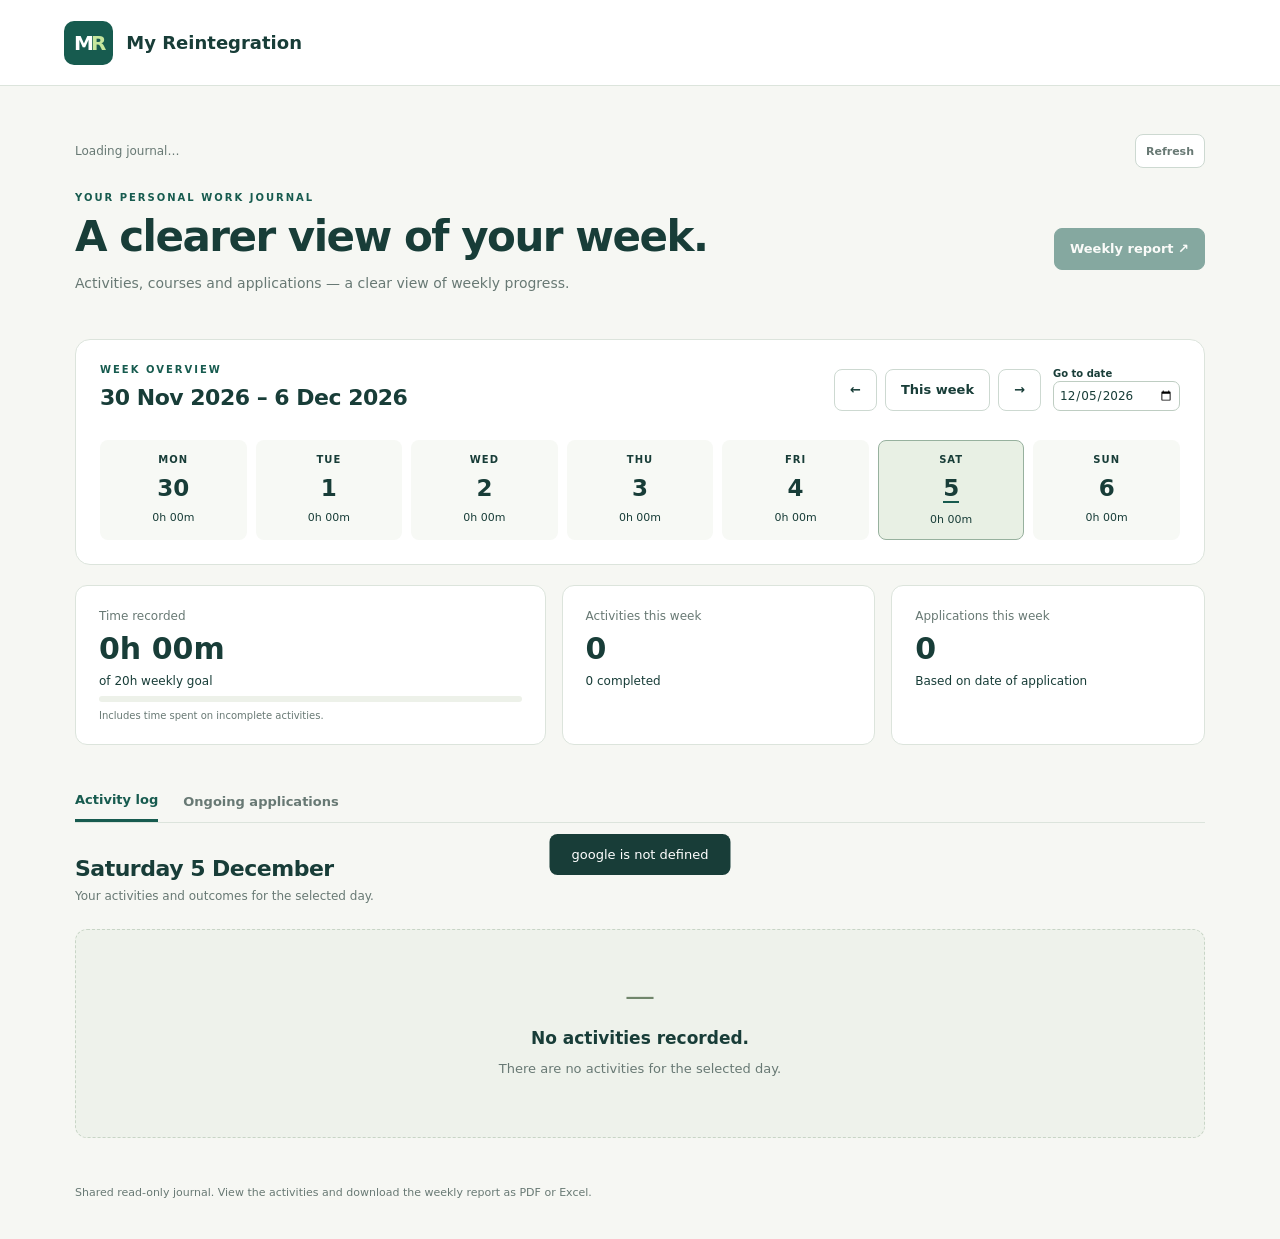
==== apps-script-guest/View.html @ 65542c3e "Open shared journal directly with a read-only link" ====
<!doctype html><html lang="en"><head><meta charset="utf-8"><meta name="viewport" content="width=device-width, initial-scale=1"><meta name="description" content="A private weekly reintegration activity journal."><title>My Reintegration — Read-only view</title><meta name="robots" content="noindex,nofollow"><base target="_top"><style>:root{font-family:Inter,ui-sans-serif,system-ui,-apple-system,BlinkMacSystemFont,"Segoe UI",sans-serif;color:#183d38;background:#f6f7f3;font-synthesis:none;--green:#175b4f;--line:#dce4dc;--muted:#687974}*{box-sizing:border-box}body{margin:0}header{min-height:86px;padding:20px max(5vw,20px);display:flex;align-items:center;justify-content:space-between;background:#fff;border-bottom:1px solid var(--line);gap:16px}.brand{display:flex;align-items:center;gap:13px;font-weight:700;color:inherit;text-decoration:none;font-size:18px}.brandmark{background:var(--green);color:#fff;padding:10px;border-radius:10px;letter-spacing:-3px;font-size:20px}.brandmark span{color:#c6e69d}main{max-width:1190px;margin:auto;padding:48px 30px 20px}h1{font-size:clamp(28px,3.4vw,42px);letter-spacing:-1.5px;line-height:1.15;margin:10px 0 14px;font-weight:650}h2{font-size:22px;letter-spacing:-.5px;margin:5px 0}h3{font-size:17px}.eyebrow{font-size:10px;font-weight:800;letter-spacing:2px;color:var(--green);margin:0 0 10px}.muted{color:var(--muted)}.intro,.week-top,.section-head,.dialog-head{display:flex;justify-content:space-between;align-items:center;gap:20px}.intro{margin-bottom:34px}.intro p.muted{font-size:14px}.primary{background:var(--green);color:#fff;border-color:var(--green)}button,.file-button{font:inherit;font-size:13px;font-weight:600;cursor:pointer;min-height:42px;border:1px solid #cdd9d1;border-radius:8px;background:#fff;color:inherit;padding:10px 15px}button.primary{background:var(--green);color:white}button:hover,.file-button:hover{filter:brightness(.95)}button:focus-visible,a:focus-visible,input:focus-visible,textarea:focus-visible,select:focus-visible{outline:3px solid #d2a444;outline-offset:3px}.week-panel{background:#fff;border:1px solid var(--line);border-radius:15px;padding:24px}.week-top{margin-bottom:25px}.actions{display:flex;gap:8px;align-items:center;flex-wrap:wrap}.jump{font-size:10px;margin:0 0 0 4px}.jump input{margin:2px 0 0;padding:5px;font-size:12px;min-height:30px}.days{display:grid;grid-template-columns:repeat(7,1fr);gap:9px}.day{display:flex;flex-direction:column;align-items:center;padding:13px 3px;background:#f7f9f5;border-color:transparent;gap:10px}.day span:first-child{text-transform:uppercase;font-size:10px;letter-spacing:1px}.day b{font-size:23px;font-weight:600}.day small{font-size:11px;font-weight:400}.day.selected{background:#e8f0e4;border-color:#97b19e}.day.is-today b{border-bottom:2px solid var(--green)}.stats{display:grid;grid-template-columns:1.5fr 1fr 1fr;gap:16px;margin:20px 0 35px}.stats>div{background:#fff;border:1px solid var(--line);border-radius:12px;padding:23px;display:flex;flex-direction:column;gap:8px}.stats strong{font-size:30px;font-weight:600}.stats span,.stats small{font-size:12px}.stats small{color:var(--muted);font-size:10px}progress{width:100%;height:6px;border:0;border-radius:8px;overflow:hidden;accent-color:var(--green)}progress::-webkit-progress-bar{background:#edf1e9}progress::-webkit-progress-value{background:var(--green)}.tabs{border-bottom:1px solid var(--line);display:flex;gap:25px;margin-bottom:28px}.tabs button{border:0;background:none;border-radius:0;color:var(--muted);padding:12px 0}.tabs button.active{color:var(--green);border-bottom:3px solid var(--green)}.section-head{margin-bottom:18px}.section-head p{font-size:12px;margin:8px 0}.empty{text-align:center;padding:48px 20px;background:#eef2eb;border:1px dashed #c8d5c6;border-radius:12px}.empty .symbol{font-size:30px;color:#70866b;margin-bottom:15px}.empty h3{margin:5px}.empty p{font-size:13px;color:var(--muted)}.record{background:white;border:1px solid var(--line);padding:21px;border-radius:12px;margin:12px 0;display:flex;justify-content:space-between;gap:20px}.record h3{margin:9px 0;white-space:pre-wrap;overflow-wrap:anywhere}.record p{font-size:13px;white-space:pre-wrap;overflow-wrap:anywhere;max-width:750px}.badge{display:inline-block;font-size:10px;background:#edf3e7;border-radius:5px;padding:5px 8px;margin:0 5px 5px 0}.badge.pending{background:#faf1de}.record-side{flex-shrink:0;text-align:right}.record-side strong{display:block;margin-bottom:15px;font-size:20px}.record-side button{min-height:34px;padding:7px 10px;font-size:11px}footer{margin:45px 0 15px;font-size:11px;line-height:1.9;color:var(--muted);max-width:800px}.dot{display:inline-block;width:7px;height:7px;background:#6b8a55;border-radius:50%;margin-right:5px}dialog{border:1px solid var(--line);border-radius:16px;padding:28px;width:min(700px,calc(100% - 24px));max-height:90vh;box-shadow:0 25px 100px #102b3830;color:inherit}dialog::backdrop{background:#123b345e;backdrop-filter:blur(3px)}.dialog-head{margin-bottom:20px}.dialog-head button{border:0;font-size:18px}.form-grid{display:grid;grid-template-columns:1fr 1fr;gap:15px}.wide{grid-column:1/-1}label{display:block;font-size:12px;font-weight:600;margin:0 0 15px}input,textarea,select{display:block;width:100%;font:inherit;font-size:14px;font-weight:400;padding:11px;border:1px solid #becdc2;border-radius:7px;background:white;color:#183d38;margin-top:7px;min-height:42px}textarea{resize:vertical;line-height:1.6}.form-grid label{margin:0}.dialog-actions{display:flex;justify-content:space-between;gap:10px;margin-top:20px}.small{font-size:12px;line-height:1.6}hr{border:0;border-top:1px solid var(--line);margin:24px 0}.file-button{margin:0}.file-button input{font-size:11px;max-width:225px}pre{white-space:pre-wrap;overflow-wrap:anywhere;font:13px/1.8 inherit;background:#f5f7f2;padding:20px;border-radius:9px;max-height:320px;overflow:auto}#toast{position:fixed;bottom:25px;left:50%;transform:translateX(-50%);background:#183d38;color:#fff;padding:13px 22px;border-radius:8px;font-size:13px;max-width:90%;z-index:10;display:none}@media(max-width:650px){header{padding:15px}.brand{font-size:14px}.brandmark{font-size:16px}header button{font-size:11px;padding:8px}main{padding:28px 16px}.intro{display:block}.intro button{margin-top:10px}.week-panel{padding:14px}.week-top{display:block}.week-top h2{font-size:19px}.week-top .actions{margin-top:16px}.days{gap:3px}.day{border-radius:6px}.day b{font-size:20px}.day span:first-child{font-size:9px;letter-spacing:0}.day small{font-size:9px}.stats{gap:8px;grid-template-columns:1fr 1fr}.stats>div{padding:15px}.stats>div:first-child{grid-column:1/-1}.stats strong{font-size:25px}.section-head{align-items:flex-start;gap:10px}.section-head h2{font-size:19px}.section-head button{padding:10px;font-size:11px;flex-shrink:0}.record{display:block;padding:16px}.record-side{display:flex;align-items:center;gap:8px;text-align:left;margin-top:15px}.record-side strong{margin:0 auto 0 0;font-size:17px}.form-grid{grid-template-columns:1fr}.wide{grid-column:auto}dialog{padding:20px}.tabs{gap:20px}.tabs button{font-size:12px}}

[hidden]{display:none!important}.sync-bar{display:flex;align-items:center;justify-content:space-between;gap:12px;margin-bottom:24px;color:var(--muted);font-size:12px}.sync-bar button{font-size:11px;min-height:34px;padding:7px 10px}#syncStatus[data-status="Connection error"]{color:#954d2d}button:disabled{opacity:.5;cursor:default}@media(max-width:650px){.sync-bar{align-items:flex-start;flex-direction:column}}

.guest-view #connect,.guest-view #signout,.guest-view #settings,.guest-view #accessManager,.guest-view #editor,.guest-view #preferences,.guest-view #reportDialog h3,.guest-view #reportDialog label,.guest-view #reportDialog .small,.guest-view #email,.guest-view #eml{display:none!important}</style></head><body class="guest-view">
<header><a class="brand" href="./"><span class="brandmark">M<span>R</span></span> My Reintegration</a><button id="settings">Settings & backup</button></header>
<main><div class="sync-bar"><span id="syncStatus" role="status" aria-live="polite">Loading journal…</span><div class="actions"><button id="connect">Connect Google</button><button id="refresh" hidden>Refresh</button><button id="signout" hidden>Sign out</button><button id="retry" hidden>Retry pending save</button><button id="pendingBackup" hidden>Export pending backup</button><button id="resolvePending" hidden>Review conflict</button></div></div><div class="intro"><div><p class="eyebrow">YOUR PERSONAL WORK JOURNAL</p><h1>A clearer view of your week.</h1><p class="muted">Record your activities, keep track of applications, and share your progress.</p></div><button class="primary" id="report">Weekly report ↗</button></div>
<section class="week-panel"><div class="week-top"><div><p class="eyebrow">WEEK OVERVIEW</p><h2 id="weekTitle"></h2></div><div class="actions"><button id="prev" aria-label="Previous week">←</button><button id="today">This week</button><button id="next" aria-label="Next week">→</button><label class="jump">Go to date<input type="date" id="jump"></label></div></div><div id="days" class="days"></div></section>
<div class="stats"><div><span class="muted">Time recorded</span><strong id="total"></strong><span id="goalText"></span><progress id="progress" max="100" value="0"></progress><small>Includes time spent on incomplete activities.</small></div><div><span class="muted">Activities this week</span><strong id="count"></strong><span id="completed"></span></div><div><span class="muted">Applications this week</span><strong id="appCount"></strong><span>Based on date of application</span></div></div>
<nav class="tabs" aria-label="Journal views"><button id="activityTab" class="active">Activity log</button><button id="applicationTab">Ongoing applications</button></nav>
<section><div class="section-head"><div><h2 id="sectionTitle"></h2><p class="muted" id="sectionHint"></p></div><button class="primary" id="add">+ Add activity</button></div><div id="records"></div></section>
<footer><span class="dot"></span> Your Google Sheet holds your confirmed records. Local drafts and pending changes help recover interrupted work.<br>Google sign-in is required. Sharing stays under your control. No analytics or automatic email sending.</footer></main>
<dialog id="editor"><form id="editForm"><div class="dialog-head"><h2 id="editTitle"></h2><button type="button" data-close="editor" aria-label="Close editor">✕</button></div><div id="fields" class="form-grid"></div><p class="muted small" id="draftStatus">Draft changes are saved locally as you type.</p><div class="dialog-actions"><button type="button" id="discard">Discard draft</button><button class="primary" type="submit">Save record</button></div></form></dialog>
<dialog id="preferences"><form id="settingsForm"><div class="dialog-head"><h2>Settings & backup</h2><button type="button" data-close="preferences" aria-label="Close settings">✕</button></div><label>Weekly goal (hours)<input name="goal" type="number" min="0.25" max="168" step="0.25" required></label><label>Report recipient<input name="recipient" type="email" placeholder="Enter recipient email"></label><label>Your name (optional)<input name="name" maxlength="200"></label><p class="muted small">Settings and records are saved to your authorized Google Sheet. JSON backups contain personal records: keep them private.</p><button class="primary" type="submit">Save settings</button><hr><button type="button" id="privateAccess" hidden>Share read-only link</button><hr><h3>Your data, your copy</h3><div class="actions"><button type="button" id="backup">Export JSON backup</button><label class="file-button">Import JSON backup<input id="import" type="file" accept="application/json,.json"></label><button type="button" id="legacyBackup">Export original local backup</button><button type="button" id="migrate" hidden>Migrate local records to Google</button></div><p class="small muted">Import merges records and preserves existing entries. Conflicting IDs are copied with a new ID. Existing settings are preserved. A backup is downloaded first.</p></form></dialog>
<dialog id="reportDialog"><div class="dialog-head"><div><p class="eyebrow">READY TO SHARE</p><h2>Weekly report</h2></div><button data-close="reportDialog" aria-label="Close report">✕</button></div><p id="reportRange" class="muted"></p><div class="actions"><button id="copy">Copy report</button><button id="pdf">Download PDF</button><button id="csv">Export CSV</button><button id="excel">Download Excel</button></div><pre id="reportText"></pre><h3>Prepare your email</h3><label>To<input id="emailTo" type="email"></label><label>Subject<input id="emailSubject"></label><label>Message<textarea id="emailBody" rows="10"></textarea></label><div class="actions"><button class="primary" id="email">Open email app</button><button id="eml">Download email draft</button></div><p class="small muted">Review and send in your email app. Files are not attached automatically. For long reports, use the downloadable email draft or attach the PDF.</p></dialog>
<dialog id="accessManager"><div class="dialog-head"><h2>Share read-only link</h2><button data-close="accessManager" aria-label="Close sharing">✕</button></div><p>Anyone with this link can view the journal and download reports. It opens directly, with no account or access code.</p><label>Read-only link<input id="sharedViewUrl" readonly></label><div class="actions"><button id="copyViewLink" class="primary">Copy link</button><a id="openSharedView" target="_blank" rel="noopener">Open read-only view ↗</a></div><p id="accessError" role="status"></p><p class="small muted">Editing stays in your owner account.</p></dialog><div id="toast" role="status" aria-live="polite"></div><script>// The owner enables this separate, read-only view for anyone with its link.
'use strict';
window.JournalCloud=(()=>{
 let role='',identity='',epoch=0;
 const listeners=new Set();
 // Retire credentials remembered by earlier versions of this view.
 try{localStorage.removeItem('my-reintegration-guest-access-v1')}catch{}
 function signal(status){listeners.forEach(f=>f({status,message:'',role,identity,pending:false}))}
 function disconnect(){epoch++;role='';identity=''}
 function request(operation='read',week){
  const version=epoch;
  return new Promise((resolve,reject)=>{
   google.script.run.withSuccessHandler(r=>{
    if(version!==epoch)return reject(Error('View closed.'));
    if(!r?.ok){disconnect();signal('Journal unavailable');return reject(Error(r?.message||'Please try Refresh.'))}
    role='reader';identity='link-reader';signal('Read-only view');resolve(r.data);
   }).withFailureHandler(()=>{if(version===epoch){disconnect();signal('Connection error')}reject(Error('Connection error. Please try Refresh.'))}).guestRequest({operation,week});
  });
 }
 const forbidden=async()=>{throw Error('Read-only view. Changes are not permitted.')};
 return {guest:true,publicLink:true,connect:()=>request(),disconnect,refresh:()=>request(),authorizedRead:request,commit:forbidden,retry:forbidden,onStatus:f=>listeners.add(f),get role(){return role},get identity(){return identity},get hasPending(){return false},get pendingBackup(){return null},discardPending:forbidden};
})();
</script><script>'use strict';
// Dependency-free OOXML writer. Inline strings are data, never executable formulas.
// Section order and headings follow the original Marsha workbook (Blad1).
// The original attachment is private and is never bundled with the application.
window.JournalExcel = (()=>{
 const enc=new TextEncoder();
 const xml=s=>String(s??'').replace(/[\u0000-\u0008\u000b\u000c\u000e-\u001f]/g,'').replace(/[&<>"']/g,c=>({'&':'&amp;','<':'&lt;','>':'&gt;','"':'&quot;',"'":'&apos;'}[c]));
 const header='<?xml version="1.0" encoding="UTF-8" standalone="yes"?>';
 const ns='http:\x2f\x2fschemas.openxmlformats.org/spreadsheetml/2006/main';
 const col=i=>{let s='';for(i++;i;i=Math.floor((i-1)/26))s=String.fromCharCode(65+(i-1)%26)+s;return s};
 const day=s=>({value:(Date.parse(s+'T00:00:00Z')-Date.UTC(1899,11,30))/86400000,style:2});
 function sheet(rows,widths,headings,merges){return header+`<worksheet xmlns="${ns}"><sheetViews><sheetView workbookViewId="0"/></sheetViews><cols>`+widths.map((w,i)=>`<col min="${i+1}" max="${i+1}" width="${w}" customWidth="1"/>`).join('')+'</cols><sheetData>'+rows.map((row,i)=>`<row r="${i+1}" ht="${headings.has(i+1)?56:42}" customHeight="1">`+row.map((v,j)=>{const ref=col(j)+(i+1),s=headings.has(i+1)?1:typeof v==='object'?v.style||0:0;return typeof v==='number'||v&&typeof v==='object'?`<c r="${ref}" s="${s}" t="n"><v>${typeof v==='number'?v:v.value}</v></c>`:`<c r="${ref}" s="${s}" t="inlineStr"><is><t xml:space="preserve">${xml(v)}</t></is></c>`}).join('')+'</row>').join('')+`</sheetData><mergeCells count="${merges.length}">${merges.map(ref=>`<mergeCell ref="${ref}"/>`).join('')}</mergeCells><pageSetup orientation="landscape" paperSize="9" fitToWidth="1" fitToHeight="0"/></worksheet>`}
 const crcTable=Array.from({length:256},(_,n)=>{for(let k=0;k<8;k++)n=n&1?0xedb88320^(n>>>1):n>>>1;return n>>>0});
 function crc(data){let c=0xffffffff;for(const b of data)c=crcTable[(c^b)&255]^(c>>>8);return(c^0xffffffff)>>>0}
 function zip(files){const parts=[],central=[];let offset=0;const u16=(v,n,x)=>v.setUint16(n,x,true),u32=(v,n,x)=>v.setUint32(n,x,true);
  for(const [name,text] of Object.entries(files)){const n=enc.encode(name),d=enc.encode(text),c=crc(d),h=new Uint8Array(30+n.length),v=new DataView(h.buffer);u32(v,0,0x04034b50);u16(v,4,20);u16(v,6,0x800);u32(v,14,c);u32(v,18,d.length);u32(v,22,d.length);u16(v,26,n.length);h.set(n,30);parts.push(h,d);const z=new Uint8Array(46+n.length),w=new DataView(z.buffer);u32(w,0,0x02014b50);u16(w,4,20);u16(w,6,20);u16(w,8,0x800);u32(w,16,c);u32(w,20,d.length);u32(w,24,d.length);u16(w,28,n.length);u32(w,42,offset);z.set(n,46);central.push(z);offset+=h.length+d.length}
  const size=central.reduce((s,v)=>s+v.length,0),end=new Uint8Array(22),e=new DataView(end.buffer);u32(e,0,0x06054b50);u16(e,8,central.length);u16(e,10,central.length);u32(e,12,size);u32(e,16,offset);return new Blob([...parts,...central,end],{type:'application/vnd.openxmlformats-officedocument.spreadsheetml.sheet'})}
 function create(activities,applications,range,recipient=''){
 const rows=[['Reintegration Activities Log'],[range],['Ongoing Applications'],['Date of application','function','company','via','conversation','interview date','with whom (did you speak)',"contact person's phone number",'result (accepted/rejected) and reason']];
 applications.forEach(r=>rows.push([day(r.date),r.function,r.company,r.via,r.conversation,r.interview?day(r.interview):'',r.withWhom,r.phone,r.result]));
 while(rows.length<16)rows.push([]);
 const section=rows.length+1;rows.push(['Activity']);
 rows.push(['What activity did you do?','Date','What was the result/outcome of this activity for you?','','','Result (Completed Yes or No)','Duration',recipient?'Mail to '+recipient:'Mail to Marsha','']);
 const start=rows.length+1;
 activities.forEach(r=>rows.push([r.activity,day(r.date),r.outcome,'','',r.completed,{value:r.minutes/1440,style:3},r.mail,'']));
 while(rows.length<start+11)rows.push([]);
 const end=rows.length;
 rows.push(['Total weekly hours','','','','','',{value:activities.reduce((s,r)=>s+r.minutes,0)/1440,style:3}]);
 rows.push(['','Mail every Friday before 1700 hours'],['',recipient]);
 const merges=['A1:I1','A2:I2','A3:I3',`A${section}:I${section}`];
 for(let r=section+1;r<=end;r++)merges.push(`C${r}:E${r}`,`H${r}:I${r}`);
 const headings=new Set([1,3,4,section,section+1]);
 return zip({
 '[Content_Types].xml':header+'<Types xmlns="http:\x2f\x2fschemas.openxmlformats.org/package/2006/content-types"><Default Extension="rels" ContentType="application/vnd.openxmlformats-package.relationships+xml"/><Default Extension="xml" ContentType="application/xml"/><Override PartName="/xl/workbook.xml" ContentType="application/vnd.openxmlformats-officedocument.spreadsheetml.sheet.main+xml"/><Override PartName="/xl/styles.xml" ContentType="application/vnd.openxmlformats-officedocument.spreadsheetml.styles+xml"/><Override PartName="/xl/worksheets/sheet1.xml" ContentType="application/vnd.openxmlformats-officedocument.spreadsheetml.worksheet+xml"/></Types>',
 '_rels/.rels':header+'<Relationships xmlns="http:\x2f\x2fschemas.openxmlformats.org/package/2006/relationships"><Relationship Id="rId1" Type="http:\x2f\x2fschemas.openxmlformats.org/officeDocument/2006/relationships/officeDocument" Target="xl/workbook.xml"/></Relationships>',
 'xl/workbook.xml':header+`<workbook xmlns="${ns}" xmlns:r="http:\x2f\x2fschemas.openxmlformats.org/officeDocument/2006/relationships"><sheets><sheet name="Blad1" sheetId="1" r:id="rId1"/></sheets></workbook>`,
 'xl/_rels/workbook.xml.rels':header+'<Relationships xmlns="http:\x2f\x2fschemas.openxmlformats.org/package/2006/relationships"><Relationship Id="rId1" Type="http:\x2f\x2fschemas.openxmlformats.org/officeDocument/2006/relationships/worksheet" Target="worksheets/sheet1.xml"/><Relationship Id="rId3" Type="http:\x2f\x2fschemas.openxmlformats.org/officeDocument/2006/relationships/styles" Target="styles.xml"/></Relationships>',
 'xl/styles.xml':header+`<styleSheet xmlns="${ns}"><numFmts count="2"><numFmt numFmtId="164" formatCode="dd/mm/yyyy"/><numFmt numFmtId="165" formatCode="[h]:mm"/></numFmts><fonts count="2"><font><sz val="11"/><name val="Calibri"/></font><font><b/><sz val="11"/><name val="Calibri"/></font></fonts><fills count="3"><fill><patternFill patternType="none"/></fill><fill><patternFill patternType="gray125"/></fill><fill><patternFill patternType="solid"><fgColor rgb="FFE8EEE8"/><bgColor indexed="64"/></patternFill></fill></fills><borders count="1"><border/></borders><cellStyleXfs count="1"><xf/></cellStyleXfs><cellXfs count="4"><xf fontId="0" fillId="0" borderId="0" xfId="0" applyAlignment="1"><alignment vertical="top" wrapText="1"/></xf><xf fontId="1" fillId="2" borderId="0" xfId="0" applyAlignment="1"><alignment vertical="top" wrapText="1"/></xf><xf numFmtId="164" fontId="0" fillId="0" borderId="0" xfId="0" applyNumberFormat="1"/><xf numFmtId="165" fontId="0" fillId="0" borderId="0" xfId="0" applyNumberFormat="1"/></cellXfs><cellStyles count="1"><cellStyle name="Normal" xfId="0" builtinId="0"/></cellStyles></styleSheet>`,
 'xl/worksheets/sheet1.xml':sheet(rows,[32,18,20,15,20,24,18,25,28],headings,merges)});
 }
 return {create};
})();
</script><script>'use strict';
const $=s=>document.querySelector(s), KEY='my-reintegration-v1', DRAFT='my-reintegration-draft-v1';
const categories=['Job searching','CV and cover letter preparation','Job applications','Dutch language study','Online training','Networking','Interviews','Other reintegration activities'];
const empty=()=>({version:1,settings:{goal:20,recipient:'',name:''},activities:[],applications:[]});
let state=empty(), view='activities', editing=null, timer;
const cloud=window.JournalCloud; let saveBusy=false;
const iso=d=>`${d.getFullYear()}-${String(d.getMonth()+1).padStart(2,'0')}-${String(d.getDate()).padStart(2,'0')}`;
const date=s=>new Date(s+'T12:00:00');
const plus=(s,n)=>{let d=date(s);d.setDate(d.getDate()+n);return iso(d)};
const monday=s=>plus(s,-((date(s).getDay()+6)%7));
let selected=iso(new Date()), week=monday(selected);
const fmt=(s,opts={day:'numeric',month:'short',year:'numeric'})=>date(s).toLocaleDateString('en-GB',opts);
const range=()=>`${fmt(week)} – ${fmt(plus(week,6))}`;
const duration=m=>`${Math.floor(m/60)}h ${String(m%60).padStart(2,'0')}m`;
const esc=s=>String(s??'').replace(/[&<>"']/g,c=>({'&':'&amp;','<':'&lt;','>':'&gt;','"':'&quot;',"'":'&#39;'}[c]));
function toast(message){$('#toast').textContent=message;$('#toast').style.display='block';clearTimeout(timer);timer=setTimeout(()=>$('#toast').style.display='none',6500)}
function validDate(s){return typeof s==='string'&&/^\d{4}-\d{2}-\d{2}$/.test(s)&&!isNaN(date(s))&&iso(date(s))===s}
function validate(data){
 if(!data||data.version!==1||!data.settings||!Array.isArray(data.activities)||!Array.isArray(data.applications))throw Error('This is not a supported backup.');
 const st=data.settings;if(!Number.isFinite(st.goal)||st.goal<.25||st.goal>168||typeof st.recipient!=='string'||typeof st.name!=='string'||/[\r\n]/.test(st.recipient))throw Error('Invalid backup settings.');
 const fields={activities:['activity','outcome','category','completed','mail'],applications:['function','company','via','conversation','interview','withWhom','phone','result']};
 for(const kind of Object.keys(fields)){const ids=new Set();for(const r of data[kind]){if(!r||typeof r.id!=='string'||ids.has(r.id)||!validDate(r.date)||fields[kind].some(k=>typeof r[k]!=='string'||r[k].length>50000))throw Error('Invalid or duplicate record in backup.');ids.add(r.id);if(kind==='activities'&&(!r.activity.trim()||!Number.isSafeInteger(r.minutes)||r.minutes<0||r.minutes>10080||!['Yes','No'].includes(r.completed)||!['Yes','No'].includes(r.mail)))throw Error('Invalid activity in backup.');if(kind==='applications'&&(!r.function.trim()||!r.company.trim()||(r.interview&&!validDate(r.interview))))throw Error('Invalid application in backup.');}}
 return JSON.parse(JSON.stringify(data));
}
async function persist(next){
 try { if(saveBusy)throw Error('A save is in progress.');saveBusy=true;const confirmed=await cloud.commit(next);state=validate(confirmed);return true }
 catch(e){toast(e.message);return false}finally{saveBusy=false;render()}
}
function accessUI(){
 const connected=!!cloud.role,writable=cloud.role==='owner'&&!saveBusy&&!cloud.hasPending;
 $('#add').hidden=!writable;
 document.querySelectorAll('[data-edit],[data-delete],#emptyAdd').forEach(b=>b.hidden=!writable);
 $('#report').disabled=!connected;
 $('#settingsForm button[type="submit"]').hidden=!writable;
 for(const k of ['goal','recipient','name'])$('#settingsForm').elements[k].disabled=!writable;
 $('#import').disabled=!writable;
 $('#backup').disabled=!connected;
 $('#signout').hidden=!!cloud.publicLink||!connected;$('#refresh').hidden=!(connected||cloud.publicLink);
 $('#connect').hidden=!!cloud.publicLink;
 $('#connect').textContent=connected?'Switch Google account':'Connect Google';
 if(cloud.publicLink){const box=$('#records .empty');if(box){box.querySelector('h3').textContent=view==='activities'?'No activities recorded.':'No applications recorded.';box.querySelector('p').textContent=view==='activities'?'There are no activities for the selected day.':'Applications will appear here when recorded.';box.querySelector('.symbol').textContent='—'}}
 $('#retry').hidden=!cloud.hasPending;$('#pendingBackup').hidden=!cloud.hasPending;$('#resolvePending').hidden=!cloud.hasPending;
 $('#migrate').hidden=cloud.role!=='owner';
}
function weekRecords(kind){return state[kind].filter(r=>r.date>=week&&r.date<=plus(week,6)).sort((a,b)=>a.date.localeCompare(b.date))}
function render(){const acts=weekRecords('activities'),apps=weekRecords('applications'),minutes=acts.reduce((s,r)=>s+r.minutes,0);$('#weekTitle').textContent=range();$('#jump').value=selected;$('#days').innerHTML=Array.from({length:7},(_,i)=>{const d=plus(week,i),m=acts.filter(r=>r.date===d).reduce((s,r)=>s+r.minutes,0);return `<button class="day ${selected===d?'selected':''} ${iso(new Date())===d?'is-today':''}" aria-pressed="${selected===d}" data-day="${d}" aria-label="${fmt(d)}, ${duration(m)}"><span>${fmt(d,{weekday:'short'})}</span><b>${date(d).getDate()}</b><small>${duration(m)}</small></button>`}).join('');$('#total').textContent=duration(minutes);$('#goalText').textContent=`of ${state.settings.goal}h weekly goal`;$('#progress').value=Math.min(100,minutes/(state.settings.goal*60)*100);$('#progress').setAttribute('aria-label','Weekly goal progress');$('#count').textContent=acts.length;$('#completed').textContent=`${acts.filter(r=>r.completed==='Yes').length} completed`;$('#appCount').textContent=apps.length;
 $('#activityTab').classList.toggle('active',view==='activities');$('#applicationTab').classList.toggle('active',view==='applications');$('#sectionTitle').textContent=view==='activities'?fmt(selected,{weekday:'long',day:'numeric',month:'long'}):'Ongoing applications';$('#sectionHint').textContent=view==='activities'?'Your activities and outcomes for the selected day.':'All applications, across every week. Reports include the selected week only.';$('#add').textContent=view==='activities'?'+ Add activity':'+ Add application';
 const rows=view==='activities'?state.activities.filter(r=>r.date===selected):[...state.applications].sort((a,b)=>b.date.localeCompare(a.date));$('#records').innerHTML=rows.length?rows.map(r=>`<article class="record"><div>${view==='activities'?`<span class="badge ${r.completed==='No'?'pending':''}">${r.completed==='Yes'?'Completed':'In progress'}</span>${r.category?`<span class="badge">${esc(r.category)}</span>`:''}<h3>${esc(r.activity)}</h3><p>${esc(r.outcome||'No outcome recorded yet.')}</p><p class="muted">Mail to Marsha: ${r.mail}</p>`:`<span class="badge">Applied ${fmt(r.date)}</span><h3>${esc(r.function)} · ${esc(r.company)}</h3><p>${esc(r.result||'Awaiting a result')}</p><p class="muted">Via: ${esc(r.via||'—')}<br>Conversation: ${esc(r.conversation||'—')}<br>Interview date: ${r.interview?fmt(r.interview):'—'}<br>With whom: ${esc(r.withWhom||'—')}<br>Contact phone: ${esc(r.phone||'—')}</p>`}</div><div class="record-side">${view==='activities'?`<strong>${duration(r.minutes)}</strong>`:''}<button data-edit="${esc(r.id)}">Edit</button> <button data-delete="${esc(r.id)}">Delete</button></div></article>`).join(''):`<div class="empty"><div class="symbol" aria-hidden="true">＋</div><h3>${view==='activities'?'A little space for your progress.':'Your next opportunity starts here.'}</h3><p>${view==='activities'?'Add an activity to start your record for this day.':'Add an application to keep the details together.'}</p><button id="emptyAdd">${view==='activities'?'Add your first activity':'Add your first application'}</button></div>`;
 accessUI();
}
const textField=(name,label,value='',type='text',required=false,wide=false)=>`<label class="${wide?'wide':''}">${label}<input name="${name}" type="${type}" value="${esc(value)}" ${required?'required':''} maxlength="5000"></label>`;
const area=(name,label,value='',required=false)=>`<label class="wide">${label}<textarea name="${name}" rows="3" maxlength="20000" ${required?'required':''}>${esc(value)}</textarea></label>`;
const select=(name,label,values,value)=>`<label>${label}<select name="${name}">${values.map(v=>`<option ${v===value?'selected':''} value="${esc(v)}">${esc(v||'No category')}</option>`).join('')}</select></label>`;
function openEditor(record=null){if(cloud.role!=='owner'||cloud.hasPending)return toast('Connect as owner and resolve pending changes before editing.');editing={kind:view,id:record?.id||null,key:DRAFT+'-'+encodeURIComponent(cloud.identity)+'-'+view+'-'+(record?.id||selected)};let r=record||{date:selected,completed:'No',mail:'No',minutes:0};let draft;try{draft=JSON.parse(localStorage.getItem(editing.key));}catch{}if(draft&&draft.kind===view&&draft.id===editing.id&&confirm('Restore your unfinished draft?'))r=draft.values;
 $('#editTitle').textContent=`${editing.id?'Edit':'Add'} ${view==='activities'?'activity':'application'}`;
 $('#fields').innerHTML=view==='activities'?area('activity','What activity did you do?',r.activity,true)+textField('date','Date',r.date,'date',true)+select('category','Category (optional)',['',...categories,...(r.category&&!categories.includes(r.category)?[r.category]:[])],r.category||'')+area('outcome','What was the result/outcome of this activity for you?',r.outcome)+select('completed','Result (Completed Yes or No)',['No','Yes'],r.completed)+select('mail','Mail to Marsha (Yes or No)',['No','Yes'],r.mail)+`<label>Duration — hours<input name="hours" type="number" min="0" max="168" step="1" required value="${r.hours??Math.floor(r.minutes/60)}"></label><label>Duration — minutes<input name="mins" type="number" min="0" max="59" step="1" required value="${r.mins??r.minutes%60}"></label>`:textField('date','Date of application',r.date,'date',true)+textField('function','Function',r.function,'text',true)+textField('company','Company',r.company,'text',true)+textField('via','Via',r.via)+area('conversation','Conversation',r.conversation)+textField('interview','Interview date',r.interview,'date')+textField('withWhom','With whom (did you speak)',r.withWhom)+textField('phone',"Contact person's phone number",r.phone,'tel',false,true)+area('result','Result (accepted/rejected) and reason',r.result);
 $('#editor').showModal();
}
$('#editForm').addEventListener('input',()=>{try{localStorage.setItem(editing.key,JSON.stringify({...editing,values:Object.fromEntries(new FormData($('#editForm')))}));$('#draftStatus').textContent='Draft saved in this browser.'}catch{$('#draftStatus').textContent='Draft could not be saved. Keep this window open.'}});
$('#editForm').onsubmit=async e=>{e.preventDefault();let r=Object.fromEntries(new FormData(e.target));r.id=editing.id||editing.newId||(editing.newId=crypto.randomUUID());if(editing.kind==='activities'){r.minutes=Number(r.hours)*60+Number(r.mins);delete r.hours;delete r.mins}const next=structuredClone(state),i=next[editing.kind].findIndex(x=>x.id===r.id);i>=0?next[editing.kind][i]=r:next[editing.kind].push(r);try{validate(next)}catch(err){toast(err.message);return}if(await persist(next)){localStorage.removeItem(editing.key);selected=r.date;week=monday(selected);$('#editor').close();render();toast('Record saved.')}};
$('#discard').onclick=()=>{if(confirm('Discard this unfinished draft? Saved records will stay unchanged.')){localStorage.removeItem(editing.key);$('#editor').close()}};
$('#records').onclick=async e=>{const b=e.target.closest('button');if(!b)return;if(b.id==='emptyAdd')return openEditor();if(b.dataset.edit)openEditor(state[view].find(r=>r.id===b.dataset.edit));if(b.dataset.delete&&cloud.role==='owner'&&confirm('Delete this record?')){const next=structuredClone(state);next[view]=next[view].filter(r=>r.id!==b.dataset.delete);if(await persist(next)){render();toast('Record deleted.')}}};
$('#days').onclick=e=>{const b=e.target.closest('[data-day]');if(b){selected=b.dataset.day;view='activities';render()}};
$('#prev').onclick=()=>{week=plus(week,-7);selected=plus(selected,-7);render()};$('#next').onclick=()=>{week=plus(week,7);selected=plus(selected,7);render()};$('#today').onclick=()=>{selected=iso(new Date());week=monday(selected);render()};$('#jump').onchange=e=>{if(validDate(e.target.value)){selected=e.target.value;week=monday(selected);render()}};$('#activityTab').onclick=()=>{view='activities';render()};$('#applicationTab').onclick=()=>{view='applications';render()};$('#add').onclick=()=>openEditor();document.querySelectorAll('[data-close]').forEach(b=>b.onclick=()=>$('#'+b.dataset.close).close());
$('#settings').onclick=()=>{for(const k of ['goal','recipient','name'])$('#settingsForm').elements[k].value=state.settings[k];$('#preferences').showModal()};$('#settingsForm').onsubmit=async e=>{e.preventDefault();const next=structuredClone(state);next.settings=Object.fromEntries(new FormData(e.target));next.settings.goal=Number(next.settings.goal);if(await persist(next)){$('#preferences').close();render();toast('Settings saved.')}};
function download(content,name,type){const a=document.createElement('a'),url=URL.createObjectURL(new Blob([content],{type}));a.href=url;a.download=name;a.click();setTimeout(()=>URL.revokeObjectURL(url),30000)}
const backup=()=>download(JSON.stringify(state,null,2),`my-reintegration-backup-${iso(new Date())}.json`,'application/json');$('#backup').onclick=backup;
function comparable(r){return JSON.stringify(Object.fromEntries(Object.entries(r).filter(([k])=>!['createdAt','updatedAt'].includes(k)).sort(([a],[b])=>a.localeCompare(b))))}
async function migrationId(r){const bytes=new TextEncoder().encode(comparable(r));return 'migrated-'+Array.from(new Uint8Array(await crypto.subtle.digest('SHA-256',bytes)),b=>b.toString(16).padStart(2,'0')).join('').slice(0,48)}
async function mergeBackup(incoming){
 if(cloud.role!=='owner')throw Error('Connect as owner to import records.');
 validate(incoming);backup();
 let added=0,skipped=0;
 for(const kind of ['activities','applications'])for(const row of incoming[kind]){
  const next=structuredClone(state);let r=structuredClone(row);const existing=next[kind].find(x=>x.id===r.id);
  if(existing&&comparable(existing)===comparable(r)){skipped++;continue}
  if(existing)r.id=await migrationId(r);
  const duplicate=next[kind].find(x=>x.id===r.id);
  if(duplicate){if(comparable(duplicate)!==comparable(r))throw Error('A migration ID conflict requires review. All originals remain intact.');skipped++;continue}
  next[kind].push(r);if(!await persist(next))throw Error('Import paused. Confirm the pending save, then import this same backup again. Previously imported records will be skipped.');added++;
 }
 // Verify server readback before declaring migration complete. Never delete legacy storage.
 state=validate(await cloud.refresh());
 for(const kind of ['activities','applications'])for(const r of incoming[kind]){
  const direct=state[kind].find(x=>x.id===r.id);if(direct&&comparable(direct)===comparable(r))continue;
  const id=await migrationId(r),copy=state[kind].find(x=>x.id===id);
  if(!copy||comparable(copy)!==comparable({...r,id}))throw Error('Verification incomplete. Keep the original backup.');
 }
 render();toast(`Import verified in Google Sheets: ${added} added, ${skipped} already present. Existing settings and local originals preserved.`);
}
$('#import').onchange=async e=>{const f=e.target.files[0];if(!f)return;try{if(f.size>10*1024*1024)throw Error('Backup exceeds 10 MB.');const next=validate(JSON.parse(await f.text()));if(confirm(`Merge ${next.activities.length} activities and ${next.applications.length} applications into Google Sheets? Existing records and settings will be preserved.`))await mergeBackup(next)}catch(err){toast('Import: '+err.message)}finally{e.target.value=''}};
function reportText(){const acts=weekRecords('activities'),apps=weekRecords('applications');let lines=['WEEKLY RE-INTEGRATION ACTIVITIES REPORT',range(),...(state.settings.name?[state.settings.name]:[]),'','ACTIVITY LOG'];if(!acts.length)lines.push('No activities recorded for this week.');for(const r of acts)lines.push('',fmt(r.date,{weekday:'long',day:'numeric',month:'long',year:'numeric'}),r.activity,...(r.category?['Category: '+r.category]:[]),'Outcome: '+(r.outcome||'Not recorded'),'Completed: '+r.completed,'Duration: '+duration(r.minutes),'Mail to Marsha: '+r.mail);lines.push('','TOTAL TIME: '+duration(acts.reduce((s,r)=>s+r.minutes,0)),'Weekly goal: '+state.settings.goal+' hours','Recorded time includes incomplete activities.','','ONGOING APPLICATIONS — APPLIED THIS WEEK');if(!apps.length)lines.push('No applications recorded for this week.');for(const r of apps)lines.push('',`Date of application: ${fmt(r.date)}`,`Function: ${r.function}`,`Company: ${r.company}`,`Via: ${r.via||'Not recorded'}`,`Conversation: ${r.conversation||'Not recorded'}`,`Interview date: ${r.interview?fmt(r.interview):'Not recorded'}`,`With whom (did you speak): ${r.withWhom||'Not recorded'}`,`Contact person's phone number: ${r.phone||'Not recorded'}`,`Result (accepted/rejected) and reason: ${r.result||'Not recorded'}`);return lines.join('\n')}
$('#report').onclick=()=>{const text=reportText();$('#reportRange').textContent=range();$('#reportText').textContent=text;$('#emailTo').value=state.settings.recipient;$('#emailSubject').value=`Weekly Re-integration Activities Report – ${range()}`;$('#emailBody').value=`Hello,\n\nPlease find below my re-integration activities report for ${range()}.\n\n${text}\n\nPlease let me know if you need any further information.\n\nKind regards,\n${state.settings.name}`;$('#reportDialog').showModal()};
$('#copy').onclick=async()=>{try{await navigator.clipboard.writeText(reportText());toast('Report copied.')}catch{const selection=window.getSelection(),r=document.createRange();r.selectNodeContents($('#reportText'));selection.removeAllRanges();selection.addRange(r);toast('Clipboard unavailable. Report selected — copy it manually.')}};
function csvCell(v){let s=String(v??'');if(/^[\s]*[=+@-]/.test(s))s="'"+s;return '"'+s.replace(/"/g,'""')+'"'}
function csv(){const headers=['Record type','Date','What activity did you do?','Category','What was the result/outcome of this activity for you?','Result (Completed Yes or No)','Duration (hours and minutes)','Duration (minutes)','Mail to Marsha (Yes or No)','Function','Company','Via','Conversation','Interview date','With whom (did you speak)',"Contact person's phone number",'Result (accepted/rejected) and reason'];const rows=[headers,...weekRecords('activities').map(r=>['Activity',r.date,r.activity,r.category,r.outcome,r.completed,duration(r.minutes),r.minutes,r.mail]),...weekRecords('applications').map(r=>['Application',r.date,'','','','','','','',r.function,r.company,r.via,r.conversation,r.interview,r.withWhom,r.phone,r.result])];rows.push(['Weekly total',week,'','','','',duration(weekRecords('activities').reduce((s,r)=>s+r.minutes,0)),weekRecords('activities').reduce((s,r)=>s+r.minutes,0)]);return '\uFEFF'+rows.map(r=>Array.from({length:headers.length},(_,i)=>csvCell(r[i])).join(',')).join('\r\n')}
$('#csv').onclick=()=>download(csv(),`reintegration-${week}.csv`,'text/csv;charset=utf-8');
function emailValues(){const to=$('#emailTo');if(!to.value||!to.checkValidity()||/[\r\n]/.test(to.value)){toast('Enter a valid recipient email address.');to.focus();return null}return{to:to.value,subject:$('#emailSubject').value.replace(/[\r\n]/g,' '),body:$('#emailBody').value}}
$('#email').onclick=()=>{const v=emailValues();if(v)location.href=`mailto:${encodeURIComponent(v.to)}?subject=${encodeURIComponent(v.subject)}&body=${encodeURIComponent(v.body)}`};
$('#eml').onclick=()=>{const v=emailValues();if(!v)return;const b64=s=>btoa(Array.from(new TextEncoder().encode(s),b=>String.fromCharCode(b)).join(''));const body=b64(v.body).match(/.{1,76}/g)?.join('\r\n')||'';download(`To: ${v.to}\r\nSubject: =?UTF-8?B?${b64(v.subject)}?=\r\nX-Unsent: 1\r\nMIME-Version: 1.0\r\nContent-Type: text/plain; charset=UTF-8\r\nContent-Transfer-Encoding: base64\r\n\r\n${body}\r\n`,`reintegration-${week}.eml`,'message/rfc822')};
// The PDF contains locally rendered page images. Canvas preserves Unicode without remote fonts.
async function pdf(){const W=1240,H=1754,canvas=document.createElement('canvas');canvas.width=W;canvas.height=H;const ctx=canvas.getContext('2d');ctx.font='24px sans-serif';const lines=[];for(const paragraph of reportText().split('\n')){let line='';for(const ch of paragraph){if(ctx.measureText(line+ch).width>1080){lines.push(line);line=''}line+=ch}lines.push(line)}const images=[];for(let offset=0;offset<lines.length;offset+=43){ctx.fillStyle='#ffffff';ctx.fillRect(0,0,W,H);ctx.fillStyle='#175b4f';ctx.fillRect(80,65,1080,7);ctx.font='24px sans-serif';ctx.fillStyle='#183d38';lines.slice(offset,offset+43).forEach((l,i)=>ctx.fillText(l,80,125+i*34));ctx.font='19px sans-serif';ctx.fillText(`My Reintegration  |  ${range()}  |  Page ${images.length+1}`,80,1680);images.push(Uint8Array.from(atob(canvas.toDataURL('image/jpeg',.94).split(',')[1]),c=>c.charCodeAt(0)))}const enc=new TextEncoder(),chunks=[],offsets=[0];let pos=0;const push=x=>{const b=typeof x==='string'?enc.encode(x):x;chunks.push(b);pos+=b.length};push('%PDF-1.4\n');const obj=(n,parts)=>{offsets[n]=pos;push(`${n} 0 obj\n`);parts.forEach(push);push('\nendobj\n')};obj(1,['<< /Type /Catalog /Pages 2 0 R >>']);obj(2,[`<< /Type /Pages /Count ${images.length} /Kids [${images.map((_,i)=>`${3+i*3} 0 R`).join(' ')}] >>`]);images.forEach((bytes,i)=>{let n=3+i*3;obj(n,[`<< /Type /Page /Parent 2 0 R /MediaBox [0 0 595.28 841.89] /Resources << /XObject << /Im${i} ${n+1} 0 R >> >> /Contents ${n+2} 0 R >>`]);obj(n+1,[`<< /Type /XObject /Subtype /Image /Width ${W} /Height ${H} /ColorSpace /DeviceRGB /BitsPerComponent 8 /Filter /DCTDecode /Length ${bytes.length} >>\nstream\n`,bytes,'\nendstream']);const stream=`q 595.28 0 0 841.89 0 0 cm /Im${i} Do Q`;obj(n+2,[`<< /Length ${enc.encode(stream).length} >>\nstream\n${stream}\nendstream`])});const start=pos;push(`xref\n0 ${offsets.length}\n0000000000 65535 f \n`);offsets.slice(1).forEach(o=>push(String(o).padStart(10,'0')+' 00000 n \n'));push(`trailer\n<< /Size ${offsets.length} /Root 1 0 R >>\nstartxref\n${start}\n%%EOF`);download(new Blob(chunks),`reintegration-${week}.pdf`,'application/pdf')}
$('#pdf').onclick=()=>pdf().catch(()=>toast('Could not generate PDF. Please copy the report instead.'));
cloud.onStatus(event=>{
 $('#syncStatus').textContent=event.status;
 $('#syncStatus').title=event.message;
 $('#syncStatus').dataset.status=event.status;
 if(event.message)toast(event.message);
 accessUI();
});
$('#connect').onclick=async()=>{try{state=validate(await cloud.connect());render();toast(cloud.role==='reader'?'Connected with read-only access.':'Connected to your Google Sheet.')}catch(e){state=empty();render();toast(e.message)}};
$('#signout').onclick=()=>{cloud.disconnect();state=empty();document.querySelectorAll('dialog[open]').forEach(d=>d.close());render();toast('Signed out. Pending changes remain in this browser for this account.');};
async function refreshCloud(){try{state=validate(await cloud.refresh());render()}catch(e){$('#syncStatus').textContent='Connection error';toast(e.message)}}
$('#refresh').onclick=refreshCloud;
$('#retry').onclick=async()=>{try{state=validate(await cloud.retry());$('#editor').close();render();toast('Pending changes confirmed in Google Sheets.')}catch(e){toast(e.message)}};
$('#pendingBackup').onclick=()=>{const p=cloud.pendingBackup;if(p)download(JSON.stringify(p.desired,null,2),'reintegration-pending-backup.json','application/json')};
$('#resolvePending').onclick=async()=>{const p=cloud.pendingBackup;if(!p)return;download(JSON.stringify(p.desired,null,2),'reintegration-pending-backup.json','application/json');if(confirm('Your pending records have been downloaded. Clear the pending request and reload confirmed Google data? Your editor drafts stay intact. You can import the downloaded backup to preserve conflicting records as separate entries.')){try{cloud.discardPending();await refreshCloud()}catch(e){toast(e.message)}}};
$('#legacyBackup').onclick=()=>{const raw=localStorage.getItem(KEY);if(raw)download(raw,'reintegration-original-local-backup.json','application/json');else toast('No legacy local records found in this browser.')};
$('#migrate').onclick=async()=>{try{const raw=localStorage.getItem(KEY);if(!raw)return toast('No legacy local records found. You can import a JSON backup instead.');const old=validate(JSON.parse(raw));download(raw,'reintegration-original-local-backup.json','application/json');if(confirm(`Copy ${old.activities.length} activities and ${old.applications.length} applications to Google Sheets? The local original will remain untouched.`))await mergeBackup(old)}catch(e){toast(e.message)}};
$('#excel').onclick=()=>download(JournalExcel.create(weekRecords('activities'),weekRecords('applications'),range(),state.settings.recipient),`reintegration-${week}.xlsx`,'application/vnd.openxmlformats-officedocument.spreadsheetml.sheet');
window.addEventListener('online',()=>{if(cloud.role&&!cloud.hasPending&&!$('#editor').open)refreshCloud()});
setInterval(()=>{if(cloud.role&&!cloud.hasPending&&!saveBusy&&!document.querySelector('dialog[open]'))refreshCloud()},60000);
render();
</script><script>// A direct read-only link, with a fresh snapshot for each report or download.
'use strict';
(()=>{
 document.body.classList.add('guest-view');
 const clear=()=>{state=empty();$('#reportText').textContent='';for(const id of ['emailTo','emailSubject','emailBody'])$('#'+id).value='';document.querySelectorAll('dialog[open]').forEach(d=>d.close());render()};
 cloud.onStatus(event=>{if(!event.role)clear()});
 async function load(operation,handler,event){
  try{state=validate(await cloud.authorizedRead(operation,week));render();return await handler?.(event)}catch(e){if(!cloud.role)clear();toast(e.message)}
 }
 for(const id of ['prev','next','today','activityTab','applicationTab','days']){const handler=$('#'+id).onclick;$('#'+id).onclick=e=>load('read',handler,e)}
 const change=$('#jump').onchange;$('#jump').onchange=e=>load('read',change,e);
 for(const [id,operation] of [['report','report'],['pdf','export.pdf'],['excel','export.xlsx'],['csv','export.csv'],['copy','export.copy']]){
  const handler=$('#'+id).onclick;$('#'+id).onclick=e=>load(operation,handler,e);
 }
 $('#refresh').onclick=()=>load('read');
 document.querySelector('.intro p.muted').textContent='Activities, courses and applications — a clear view of weekly progress.';
 document.querySelector('footer').textContent='Shared read-only journal. View the activities and download the weekly report as PDF or Excel.';
 window.addEventListener('pagehide',()=>{cloud.disconnect();clear()});
 window.addEventListener('pageshow',e=>{if(e.persisted)load('read')});
 load('read');
})();
</script></body></html>
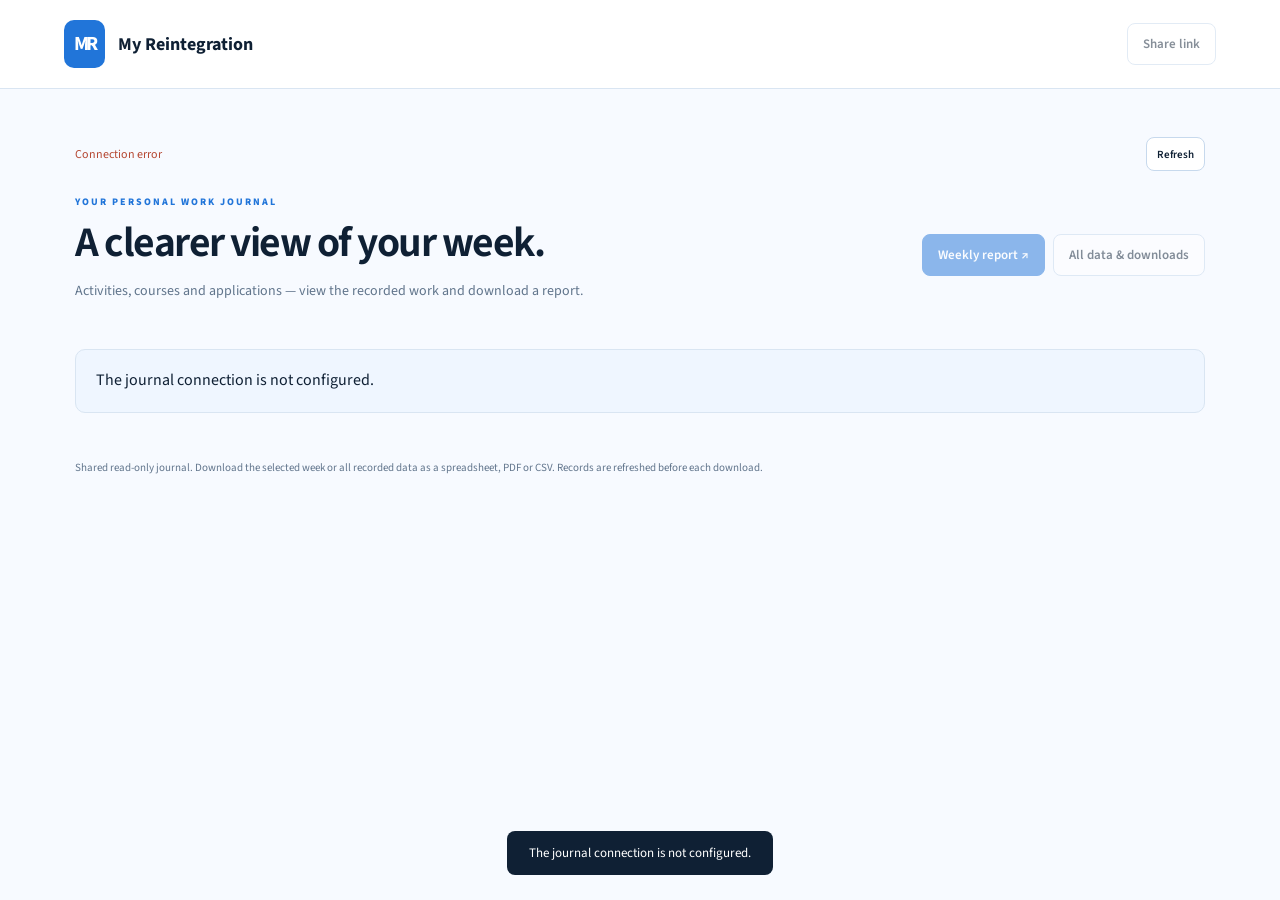
==== commit 86678238: "Fix stable public sharing and complete report exports" ====
--- a/apps-script-guest/View.html
+++ b/apps-script-guest/View.html
@@ -1,43 +1,159 @@
-<!doctype html><html lang="en"><head><meta charset="utf-8"><meta name="viewport" content="width=device-width, initial-scale=1"><meta name="description" content="A private weekly reintegration activity journal."><title>My Reintegration — Read-only view</title><meta name="robots" content="noindex,nofollow"><base target="_top"><style>:root{font-family:Inter,ui-sans-serif,system-ui,-apple-system,BlinkMacSystemFont,"Segoe UI",sans-serif;color:#183d38;background:#f6f7f3;font-synthesis:none;--green:#175b4f;--line:#dce4dc;--muted:#687974}*{box-sizing:border-box}body{margin:0}header{min-height:86px;padding:20px max(5vw,20px);display:flex;align-items:center;justify-content:space-between;background:#fff;border-bottom:1px solid var(--line);gap:16px}.brand{display:flex;align-items:center;gap:13px;font-weight:700;color:inherit;text-decoration:none;font-size:18px}.brandmark{background:var(--green);color:#fff;padding:10px;border-radius:10px;letter-spacing:-3px;font-size:20px}.brandmark span{color:#c6e69d}main{max-width:1190px;margin:auto;padding:48px 30px 20px}h1{font-size:clamp(28px,3.4vw,42px);letter-spacing:-1.5px;line-height:1.15;margin:10px 0 14px;font-weight:650}h2{font-size:22px;letter-spacing:-.5px;margin:5px 0}h3{font-size:17px}.eyebrow{font-size:10px;font-weight:800;letter-spacing:2px;color:var(--green);margin:0 0 10px}.muted{color:var(--muted)}.intro,.week-top,.section-head,.dialog-head{display:flex;justify-content:space-between;align-items:center;gap:20px}.intro{margin-bottom:34px}.intro p.muted{font-size:14px}.primary{background:var(--green);color:#fff;border-color:var(--green)}button,.file-button{font:inherit;font-size:13px;font-weight:600;cursor:pointer;min-height:42px;border:1px solid #cdd9d1;border-radius:8px;background:#fff;color:inherit;padding:10px 15px}button.primary{background:var(--green);color:white}button:hover,.file-button:hover{filter:brightness(.95)}button:focus-visible,a:focus-visible,input:focus-visible,textarea:focus-visible,select:focus-visible{outline:3px solid #d2a444;outline-offset:3px}.week-panel{background:#fff;border:1px solid var(--line);border-radius:15px;padding:24px}.week-top{margin-bottom:25px}.actions{display:flex;gap:8px;align-items:center;flex-wrap:wrap}.jump{font-size:10px;margin:0 0 0 4px}.jump input{margin:2px 0 0;padding:5px;font-size:12px;min-height:30px}.days{display:grid;grid-template-columns:repeat(7,1fr);gap:9px}.day{display:flex;flex-direction:column;align-items:center;padding:13px 3px;background:#f7f9f5;border-color:transparent;gap:10px}.day span:first-child{text-transform:uppercase;font-size:10px;letter-spacing:1px}.day b{font-size:23px;font-weight:600}.day small{font-size:11px;font-weight:400}.day.selected{background:#e8f0e4;border-color:#97b19e}.day.is-today b{border-bottom:2px solid var(--green)}.stats{display:grid;grid-template-columns:1.5fr 1fr 1fr;gap:16px;margin:20px 0 35px}.stats>div{background:#fff;border:1px solid var(--line);border-radius:12px;padding:23px;display:flex;flex-direction:column;gap:8px}.stats strong{font-size:30px;font-weight:600}.stats span,.stats small{font-size:12px}.stats small{color:var(--muted);font-size:10px}progress{width:100%;height:6px;border:0;border-radius:8px;overflow:hidden;accent-color:var(--green)}progress::-webkit-progress-bar{background:#edf1e9}progress::-webkit-progress-value{background:var(--green)}.tabs{border-bottom:1px solid var(--line);display:flex;gap:25px;margin-bottom:28px}.tabs button{border:0;background:none;border-radius:0;color:var(--muted);padding:12px 0}.tabs button.active{color:var(--green);border-bottom:3px solid var(--green)}.section-head{margin-bottom:18px}.section-head p{font-size:12px;margin:8px 0}.empty{text-align:center;padding:48px 20px;background:#eef2eb;border:1px dashed #c8d5c6;border-radius:12px}.empty .symbol{font-size:30px;color:#70866b;margin-bottom:15px}.empty h3{margin:5px}.empty p{font-size:13px;color:var(--muted)}.record{background:white;border:1px solid var(--line);padding:21px;border-radius:12px;margin:12px 0;display:flex;justify-content:space-between;gap:20px}.record h3{margin:9px 0;white-space:pre-wrap;overflow-wrap:anywhere}.record p{font-size:13px;white-space:pre-wrap;overflow-wrap:anywhere;max-width:750px}.badge{display:inline-block;font-size:10px;background:#edf3e7;border-radius:5px;padding:5px 8px;margin:0 5px 5px 0}.badge.pending{background:#faf1de}.record-side{flex-shrink:0;text-align:right}.record-side strong{display:block;margin-bottom:15px;font-size:20px}.record-side button{min-height:34px;padding:7px 10px;font-size:11px}footer{margin:45px 0 15px;font-size:11px;line-height:1.9;color:var(--muted);max-width:800px}.dot{display:inline-block;width:7px;height:7px;background:#6b8a55;border-radius:50%;margin-right:5px}dialog{border:1px solid var(--line);border-radius:16px;padding:28px;width:min(700px,calc(100% - 24px));max-height:90vh;box-shadow:0 25px 100px #102b3830;color:inherit}dialog::backdrop{background:#123b345e;backdrop-filter:blur(3px)}.dialog-head{margin-bottom:20px}.dialog-head button{border:0;font-size:18px}.form-grid{display:grid;grid-template-columns:1fr 1fr;gap:15px}.wide{grid-column:1/-1}label{display:block;font-size:12px;font-weight:600;margin:0 0 15px}input,textarea,select{display:block;width:100%;font:inherit;font-size:14px;font-weight:400;padding:11px;border:1px solid #becdc2;border-radius:7px;background:white;color:#183d38;margin-top:7px;min-height:42px}textarea{resize:vertical;line-height:1.6}.form-grid label{margin:0}.dialog-actions{display:flex;justify-content:space-between;gap:10px;margin-top:20px}.small{font-size:12px;line-height:1.6}hr{border:0;border-top:1px solid var(--line);margin:24px 0}.file-button{margin:0}.file-button input{font-size:11px;max-width:225px}pre{white-space:pre-wrap;overflow-wrap:anywhere;font:13px/1.8 inherit;background:#f5f7f2;padding:20px;border-radius:9px;max-height:320px;overflow:auto}#toast{position:fixed;bottom:25px;left:50%;transform:translateX(-50%);background:#183d38;color:#fff;padding:13px 22px;border-radius:8px;font-size:13px;max-width:90%;z-index:10;display:none}@media(max-width:650px){header{padding:15px}.brand{font-size:14px}.brandmark{font-size:16px}header button{font-size:11px;padding:8px}main{padding:28px 16px}.intro{display:block}.intro button{margin-top:10px}.week-panel{padding:14px}.week-top{display:block}.week-top h2{font-size:19px}.week-top .actions{margin-top:16px}.days{gap:3px}.day{border-radius:6px}.day b{font-size:20px}.day span:first-child{font-size:9px;letter-spacing:0}.day small{font-size:9px}.stats{gap:8px;grid-template-columns:1fr 1fr}.stats>div{padding:15px}.stats>div:first-child{grid-column:1/-1}.stats strong{font-size:25px}.section-head{align-items:flex-start;gap:10px}.section-head h2{font-size:19px}.section-head button{padding:10px;font-size:11px;flex-shrink:0}.record{display:block;padding:16px}.record-side{display:flex;align-items:center;gap:8px;text-align:left;margin-top:15px}.record-side strong{margin:0 auto 0 0;font-size:17px}.form-grid{grid-template-columns:1fr}.wide{grid-column:auto}dialog{padding:20px}.tabs{gap:20px}.tabs button{font-size:12px}}
+<!doctype html><html lang="en"><head><meta charset="utf-8"><meta name="viewport" content="width=device-width, initial-scale=1"><meta name="description" content="Reintegration activities, applications and reports. Shared read-only journal."><title>My Reintegration — Read-only view</title><meta name="robots" content="noindex,nofollow"><base target="_top"><style>@import url('https://fonts.googleapis.com/css2?family=Source+Sans+3:wght@400;500;600;700;800&display=swap');
+:root{font-family:"Source Sans 3",Arial,sans-serif;color:#0F2034;background:#F7FAFF;font-synthesis:none;--green:#2175D9;--line:#D9E5F2;--muted:#61758C}*{box-sizing:border-box}body{margin:0}header{min-height:86px;padding:20px max(5vw,20px);display:flex;align-items:center;justify-content:space-between;background:#fff;border-bottom:1px solid var(--line);gap:16px}.brand{display:flex;align-items:center;gap:13px;font-weight:700;color:inherit;text-decoration:none;font-size:18px}.brandmark{background:var(--green);color:#fff;padding:10px;border-radius:10px;letter-spacing:-3px;font-size:20px}.brandmark span{color:#c6e69d}main{max-width:1190px;margin:auto;padding:48px 30px 20px}h1{font-size:clamp(28px,3.4vw,42px);letter-spacing:-1.5px;line-height:1.15;margin:10px 0 14px;font-weight:650}h2{font-size:22px;letter-spacing:-.5px;margin:5px 0}h3{font-size:17px}.eyebrow{font-size:10px;font-weight:800;letter-spacing:2px;color:var(--green);margin:0 0 10px}.muted{color:var(--muted)}.intro,.week-top,.section-head,.dialog-head{display:flex;justify-content:space-between;align-items:center;gap:20px}.intro{margin-bottom:34px}.intro p.muted{font-size:14px}.primary{background:var(--green);color:#fff;border-color:var(--green)}button,.file-button{font:inherit;font-size:13px;font-weight:600;cursor:pointer;min-height:42px;border:1px solid #cdd9d1;border-radius:8px;background:#fff;color:inherit;padding:10px 15px}button.primary{background:var(--green);color:white}button:hover,.file-button:hover{filter:brightness(.95)}button:focus-visible,a:focus-visible,input:focus-visible,textarea:focus-visible,select:focus-visible{outline:3px solid #d2a444;outline-offset:3px}.week-panel{background:#fff;border:1px solid var(--line);border-radius:15px;padding:24px}.week-top{margin-bottom:25px}.actions{display:flex;gap:8px;align-items:center;flex-wrap:wrap}.jump{font-size:10px;margin:0 0 0 4px}.jump input{margin:2px 0 0;padding:5px;font-size:12px;min-height:30px}.days{display:grid;grid-template-columns:repeat(7,1fr);gap:9px}.day{display:flex;flex-direction:column;align-items:center;padding:13px 3px;background:#f7f9f5;border-color:transparent;gap:10px}.day span:first-child{text-transform:uppercase;font-size:10px;letter-spacing:1px}.day b{font-size:23px;font-weight:600}.day small{font-size:11px;font-weight:400}.day.selected{background:#e8f0e4;border-color:#97b19e}.day.is-today b{border-bottom:2px solid var(--green)}.stats{display:grid;grid-template-columns:1.5fr 1fr 1fr;gap:16px;margin:20px 0 35px}.stats>div{background:#fff;border:1px solid var(--line);border-radius:12px;padding:23px;display:flex;flex-direction:column;gap:8px}.stats strong{font-size:30px;font-weight:600}.stats span,.stats small{font-size:12px}.stats small{color:var(--muted);font-size:10px}progress{width:100%;height:6px;border:0;border-radius:8px;overflow:hidden;accent-color:var(--green)}progress::-webkit-progress-bar{background:#edf1e9}progress::-webkit-progress-value{background:var(--green)}.tabs{border-bottom:1px solid var(--line);display:flex;gap:25px;margin-bottom:28px}.tabs button{border:0;background:none;border-radius:0;color:var(--muted);padding:12px 0}.tabs button.active{color:var(--green);border-bottom:3px solid var(--green)}.section-head{margin-bottom:18px}.section-head p{font-size:12px;margin:8px 0}.empty{text-align:center;padding:48px 20px;background:#eef2eb;border:1px dashed #c8d5c6;border-radius:12px}.empty .symbol{font-size:30px;color:#70866b;margin-bottom:15px}.empty h3{margin:5px}.empty p{font-size:13px;color:var(--muted)}.record{background:white;border:1px solid var(--line);padding:21px;border-radius:12px;margin:12px 0;display:flex;justify-content:space-between;gap:20px}.record h3{margin:9px 0;white-space:pre-wrap;overflow-wrap:anywhere}.record p{font-size:13px;white-space:pre-wrap;overflow-wrap:anywhere;max-width:750px}.badge{display:inline-block;font-size:10px;background:#edf3e7;border-radius:5px;padding:5px 8px;margin:0 5px 5px 0}.badge.pending{background:#faf1de}.record-side{flex-shrink:0;text-align:right}.record-side strong{display:block;margin-bottom:15px;font-size:20px}.record-side button{min-height:34px;padding:7px 10px;font-size:11px}footer{margin:45px 0 15px;font-size:11px;line-height:1.9;color:var(--muted);max-width:800px}.dot{display:inline-block;width:7px;height:7px;background:#6b8a55;border-radius:50%;margin-right:5px}dialog{border:1px solid var(--line);border-radius:16px;padding:28px;width:min(700px,calc(100% - 24px));max-height:90vh;box-shadow:0 25px 100px #102b3830;color:inherit}dialog::backdrop{background:#123b345e;backdrop-filter:blur(3px)}.dialog-head{margin-bottom:20px}.dialog-head button{border:0;font-size:18px}.form-grid{display:grid;grid-template-columns:1fr 1fr;gap:15px}.wide{grid-column:1/-1}label{display:block;font-size:12px;font-weight:600;margin:0 0 15px}input,textarea,select{display:block;width:100%;font:inherit;font-size:14px;font-weight:400;padding:11px;border:1px solid #becdc2;border-radius:7px;background:white;color:#183d38;margin-top:7px;min-height:42px}textarea{resize:vertical;line-height:1.6}.form-grid label{margin:0}.dialog-actions{display:flex;justify-content:space-between;gap:10px;margin-top:20px}.small{font-size:12px;line-height:1.6}hr{border:0;border-top:1px solid var(--line);margin:24px 0}.file-button{margin:0}.file-button input{font-size:11px;max-width:225px}pre{white-space:pre-wrap;overflow-wrap:anywhere;font:13px/1.8 inherit;background:#f5f7f2;padding:20px;border-radius:9px;max-height:320px;overflow:auto}#toast{position:fixed;bottom:25px;left:50%;transform:translateX(-50%);background:#183d38;color:#fff;padding:13px 22px;border-radius:8px;font-size:13px;max-width:90%;z-index:10;display:none}@media(max-width:650px){header{padding:15px}.brand{font-size:14px}.brandmark{font-size:16px}header button{font-size:11px;padding:8px}main{padding:28px 16px}.intro{display:block}.intro button{margin-top:10px}.week-panel{padding:14px}.week-top{display:block}.week-top h2{font-size:19px}.week-top .actions{margin-top:16px}.days{gap:3px}.day{border-radius:6px}.day b{font-size:20px}.day span:first-child{font-size:9px;letter-spacing:0}.day small{font-size:9px}.stats{gap:8px;grid-template-columns:1fr 1fr}.stats>div{padding:15px}.stats>div:first-child{grid-column:1/-1}.stats strong{font-size:25px}.section-head{align-items:flex-start;gap:10px}.section-head h2{font-size:19px}.section-head button{padding:10px;font-size:11px;flex-shrink:0}.record{display:block;padding:16px}.record-side{display:flex;align-items:center;gap:8px;text-align:left;margin-top:15px}.record-side strong{margin:0 auto 0 0;font-size:17px}.form-grid{grid-template-columns:1fr}.wide{grid-column:auto}dialog{padding:20px}.tabs{gap:20px}.tabs button{font-size:12px}}
 
 [hidden]{display:none!important}.sync-bar{display:flex;align-items:center;justify-content:space-between;gap:12px;margin-bottom:24px;color:var(--muted);font-size:12px}.sync-bar button{font-size:11px;min-height:34px;padding:7px 10px}#syncStatus[data-status="Connection error"]{color:#954d2d}button:disabled{opacity:.5;cursor:default}@media(max-width:650px){.sync-bar{align-items:flex-start;flex-direction:column}}
 
-.guest-view #connect,.guest-view #signout,.guest-view #settings,.guest-view #accessManager,.guest-view #editor,.guest-view #preferences,.guest-view #reportDialog h3,.guest-view #reportDialog label,.guest-view #reportDialog .small,.guest-view #email,.guest-view #eml{display:none!important}</style></head><body class="guest-view">
-<header><a class="brand" href="./"><span class="brandmark">M<span>R</span></span> My Reintegration</a><button id="settings">Settings & backup</button></header>
-<main><div class="sync-bar"><span id="syncStatus" role="status" aria-live="polite">Loading journal…</span><div class="actions"><button id="connect">Connect Google</button><button id="refresh" hidden>Refresh</button><button id="signout" hidden>Sign out</button><button id="retry" hidden>Retry pending save</button><button id="pendingBackup" hidden>Export pending backup</button><button id="resolvePending" hidden>Review conflict</button></div></div><div class="intro"><div><p class="eyebrow">YOUR PERSONAL WORK JOURNAL</p><h1>A clearer view of your week.</h1><p class="muted">Record your activities, keep track of applications, and share your progress.</p></div><button class="primary" id="report">Weekly report ↗</button></div>
-<section class="week-panel"><div class="week-top"><div><p class="eyebrow">WEEK OVERVIEW</p><h2 id="weekTitle"></h2></div><div class="actions"><button id="prev" aria-label="Previous week">←</button><button id="today">This week</button><button id="next" aria-label="Next week">→</button><label class="jump">Go to date<input type="date" id="jump"></label></div></div><div id="days" class="days"></div></section>
+/* MY REINTEGRATION — BLUE AND WHITE PALETTE */
+body{background:#F7FAFF;color:#0F2034}
+.brandmark span{color:#FFFFFF}
+h1,h2,h3{color:#0F2034}
+button,.file-button{border-color:#C7D9ED;color:#0F2034}
+button.primary,.primary{background:#2175D9;border-color:#2175D9;color:#FFFFFF}
+button:focus-visible,a:focus-visible,input:focus-visible,textarea:focus-visible,select:focus-visible{outline-color:#73A9F5}
+.day{background:#F0F6FF}
+.day.selected{background:#DCEBFF;border-color:#2175D9}
+progress::-webkit-progress-bar{background:#E4EFFC}
+progress::-webkit-progress-value{background:#2175D9}
+.empty{background:#EFF6FF;border-color:#C7D9ED}
+.empty .symbol{color:#2175D9}
+.badge{background:#E7F1FF;color:#174F96}
+.badge.pending{background:#FFF1D8;color:#815A17}
+dialog{background:#FFFFFF;box-shadow:0 25px 100px #0F203430}
+dialog::backdrop{background:#0F20345E}
+input,textarea,select{background:#FFFFFF;color:#0F2034;border-color:#BFCFE3}
+pre{background:#EFF6FF;color:#0F2034}
+#toast{background:#0F2034;color:#FFFFFF}
+.dot{background:#2175D9}
+#syncStatus[data-status="Connection error"]{color:#B54732}
+
+.data-summary{font-size:13px;color:var(--muted);margin:0 0 18px;line-height:1.6}
+.load-message{padding:18px 20px;margin-bottom:24px;background:#EFF6FF;border:1px solid var(--line);border-radius:10px;line-height:1.6}
+.guest-view #connect,.guest-view #signout,.guest-view #settings,.guest-view #editor,.guest-view #preferences,.guest-view .email-section{display:none!important}
+.guest-view[data-journal-state="loading"] main>section,.guest-view[data-journal-state="loading"] .stats,.guest-view[data-journal-state="loading"] .tabs,
+.guest-view[data-journal-state="unavailable"] main>section,.guest-view[data-journal-state="unavailable"] .stats,.guest-view[data-journal-state="unavailable"] .tabs{display:none}
+.report-scope{max-width:340px}.intro>.actions{flex-shrink:0;max-width:330px}
+@media(max-width:650px){header>.actions{justify-content:flex-end}.intro>.actions{max-width:none}.week-top>.actions{gap:6px}.week-top>.actions button{padding:8px 10px}}
+</style></head><body class="guest-view">
+<header><a class="brand" href="./"><span class="brandmark">M<span>R</span></span> My Reintegration</a><div class="actions"><button id="shareView">Share link</button><button id="settings">Settings & backup</button></div></header>
+<main><div class="sync-bar"><span id="syncStatus" role="status" aria-live="polite">Loading journal…</span><div class="actions"><button id="connect">Connect Google</button><button id="refresh" hidden>Refresh</button><button id="signout" hidden>Sign out</button><button id="retry" hidden>Retry pending save</button><button id="pendingBackup" hidden>Export pending backup</button><button id="resolvePending" hidden>Review conflict</button></div></div><div class="intro"><div><p class="eyebrow">YOUR PERSONAL WORK JOURNAL</p><h1>A clearer view of your week.</h1><p class="muted">Record your activities, keep track of applications, and share your progress.</p></div><div class="actions"><button class="primary" id="report">Weekly report ↗</button><button id="allData">All data & downloads</button></div></div>
+<div id="loadMessage" class="load-message" role="status" hidden></div><p id="dataSummary" class="data-summary" aria-live="polite"></p><section class="week-panel"><div class="week-top"><div><p class="eyebrow">WEEK OVERVIEW</p><h2 id="weekTitle"></h2></div><div class="actions"><button id="prev" aria-label="Previous week">←</button><button id="today">This week</button><button id="latest">Latest activity</button><button id="next" aria-label="Next week">→</button><label class="jump">Go to date<input type="date" id="jump"></label></div></div><div id="days" class="days"></div></section>
 <div class="stats"><div><span class="muted">Time recorded</span><strong id="total"></strong><span id="goalText"></span><progress id="progress" max="100" value="0"></progress><small>Includes time spent on incomplete activities.</small></div><div><span class="muted">Activities this week</span><strong id="count"></strong><span id="completed"></span></div><div><span class="muted">Applications this week</span><strong id="appCount"></strong><span>Based on date of application</span></div></div>
 <nav class="tabs" aria-label="Journal views"><button id="activityTab" class="active">Activity log</button><button id="applicationTab">Ongoing applications</button></nav>
 <section><div class="section-head"><div><h2 id="sectionTitle"></h2><p class="muted" id="sectionHint"></p></div><button class="primary" id="add">+ Add activity</button></div><div id="records"></div></section>
 <footer><span class="dot"></span> Your Google Sheet holds your confirmed records. Local drafts and pending changes help recover interrupted work.<br>Google sign-in is required. Sharing stays under your control. No analytics or automatic email sending.</footer></main>
 <dialog id="editor"><form id="editForm"><div class="dialog-head"><h2 id="editTitle"></h2><button type="button" data-close="editor" aria-label="Close editor">✕</button></div><div id="fields" class="form-grid"></div><p class="muted small" id="draftStatus">Draft changes are saved locally as you type.</p><div class="dialog-actions"><button type="button" id="discard">Discard draft</button><button class="primary" type="submit">Save record</button></div></form></dialog>
 <dialog id="preferences"><form id="settingsForm"><div class="dialog-head"><h2>Settings & backup</h2><button type="button" data-close="preferences" aria-label="Close settings">✕</button></div><label>Weekly goal (hours)<input name="goal" type="number" min="0.25" max="168" step="0.25" required></label><label>Report recipient<input name="recipient" type="email" placeholder="Enter recipient email"></label><label>Your name (optional)<input name="name" maxlength="200"></label><p class="muted small">Settings and records are saved to your authorized Google Sheet. JSON backups contain personal records: keep them private.</p><button class="primary" type="submit">Save settings</button><hr><button type="button" id="privateAccess" hidden>Share read-only link</button><hr><h3>Your data, your copy</h3><div class="actions"><button type="button" id="backup">Export JSON backup</button><label class="file-button">Import JSON backup<input id="import" type="file" accept="application/json,.json"></label><button type="button" id="legacyBackup">Export original local backup</button><button type="button" id="migrate" hidden>Migrate local records to Google</button></div><p class="small muted">Import merges records and preserves existing entries. Conflicting IDs are copied with a new ID. Existing settings are preserved. A backup is downloaded first.</p></form></dialog>
-<dialog id="reportDialog"><div class="dialog-head"><div><p class="eyebrow">READY TO SHARE</p><h2>Weekly report</h2></div><button data-close="reportDialog" aria-label="Close report">✕</button></div><p id="reportRange" class="muted"></p><div class="actions"><button id="copy">Copy report</button><button id="pdf">Download PDF</button><button id="csv">Export CSV</button><button id="excel">Download Excel</button></div><pre id="reportText"></pre><h3>Prepare your email</h3><label>To<input id="emailTo" type="email"></label><label>Subject<input id="emailSubject"></label><label>Message<textarea id="emailBody" rows="10"></textarea></label><div class="actions"><button class="primary" id="email">Open email app</button><button id="eml">Download email draft</button></div><p class="small muted">Review and send in your email app. Files are not attached automatically. For long reports, use the downloadable email draft or attach the PDF.</p></dialog>
-<dialog id="accessManager"><div class="dialog-head"><h2>Share read-only link</h2><button data-close="accessManager" aria-label="Close sharing">✕</button></div><p>Anyone with this link can view the journal and download reports. It opens directly, with no account or access code.</p><label>Read-only link<input id="sharedViewUrl" readonly></label><div class="actions"><button id="copyViewLink" class="primary">Copy link</button><a id="openSharedView" target="_blank" rel="noopener">Open read-only view ↗</a></div><p id="accessError" role="status"></p><p class="small muted">Editing stays in your owner account.</p></dialog><div id="toast" role="status" aria-live="polite"></div><script>// The owner enables this separate, read-only view for anyone with its link.
+<dialog id="reportDialog"><div class="dialog-head"><div><p class="eyebrow">READY TO SHARE</p><h2 id="reportTitle">Weekly report</h2></div><button data-close="reportDialog" aria-label="Close report">✕</button></div><label class="report-scope">Report period<select id="reportScope"><option value="week">Selected week</option><option value="all">All recorded data</option></select></label><p id="reportRange" class="muted"></p><div class="actions"><button id="copy">Copy report</button><button id="pdf">Download PDF</button><button id="csv">Export CSV</button><button id="excel">Download Excel</button></div><pre id="reportText"></pre><section class="email-section"><h3>Prepare your email</h3><label>To<input id="emailTo" type="email"></label><label>Subject<input id="emailSubject"></label><label>Message<textarea id="emailBody" rows="10"></textarea></label><div class="actions"><button class="primary" id="email">Open email app</button><button id="eml">Download email draft</button></div><p class="small muted">Review and send in your email app. Files are not attached automatically. For long reports, use the downloadable email draft or attach the PDF.</p></section></dialog>
+<dialog id="accessManager"><div class="dialog-head"><h2>Share read-only link</h2><button data-close="accessManager" aria-label="Close sharing">✕</button></div><p>Anyone with this link can view the journal and download reports. It opens directly, with no account or access code.</p><label>Read-only link<input id="sharedViewUrl" readonly></label><div class="actions"><button id="copyViewLink" class="primary">Copy link</button><a id="openSharedView" target="_blank" rel="noopener">Open read-only view ↗</a></div><p id="accessError" role="status"></p><p class="small muted">Editing stays in your owner account.</p></dialog><div id="toast" role="status" aria-live="polite"></div><script>// Public read-only transport. No credentials or journal records are persisted.
 'use strict';
-window.JournalCloud=(()=>{
- let role='',identity='',epoch=0;
- const listeners=new Set();
- // Retire credentials remembered by earlier versions of this view.
- try{localStorage.removeItem('my-reintegration-guest-access-v1')}catch{}
- function signal(status){listeners.forEach(f=>f({status,message:'',role,identity,pending:false}))}
- function disconnect(){epoch++;role='';identity=''}
- function request(operation='read',week){
-  const version=epoch;
-  return new Promise((resolve,reject)=>{
-   google.script.run.withSuccessHandler(r=>{
-    if(version!==epoch)return reject(Error('View closed.'));
-    if(!r?.ok){disconnect();signal('Journal unavailable');return reject(Error(r?.message||'Please try Refresh.'))}
-    role='reader';identity='link-reader';signal('Read-only view');resolve(r.data);
-   }).withFailureHandler(()=>{if(version===epoch){disconnect();signal('Connection error')}reject(Error('Connection error. Please try Refresh.'))}).guestRequest({operation,week});
-  });
- }
- const forbidden=async()=>{throw Error('Read-only view. Changes are not permitted.')};
- return {guest:true,publicLink:true,connect:()=>request(),disconnect,refresh:()=>request(),authorizedRead:request,commit:forbidden,retry:forbidden,onStatus:f=>listeners.add(f),get role(){return role},get identity(){return identity},get hasPending(){return false},get pendingBackup(){return null},discardPending:forbidden};
+(()=>{
+ const legacy=typeof google!=='undefined'&&!!google.script;
+ // The legacy Apps Script View has no configuration script and uses google.script.run.
+ // On GitHub Pages both transports are loaded, but only the selected one is installed.
+ if(window.MR_PUBLIC_MODE===false)return;
+ window.JournalCloud=(()=>{
+  const operations=new Set(['read','report','export.pdf','export.xlsx','export.csv','export.copy']);
+  const timeoutMs=20000,retryDelayMs=600;
+  let role='',identity='',epoch=0,sequence=0,loading=false,lastError='',status='Loading journal…';
+  const listeners=new Set(),inflight=new Map(),cancellations=new Set();
+  try{localStorage.removeItem('my-reintegration-guest-access-v1')}catch{}
+  if(typeof document!=='undefined')document.body?.classList.add('guest-view');
+  function event(){return {status,message:lastError,role,identity,pending:false,loading}}
+  function signal(next,message=''){status=next;lastError=message;listeners.forEach(f=>f(event()))}
+  function failure(code,message,retryable=false){const e=Error(message);e.code=code;e.retryable=retryable;return e}
+  const closed=()=>failure('CLOSED','View closed.');
+  function disconnect(){
+   epoch++;role='';identity='';loading=false;lastError='';
+   for(const cancel of [...cancellations])cancel();
+   inflight.clear();signal('View closed');
+  }
+  function transport(request){
+   return new Promise((resolve,reject)=>{
+    let settled=false,script=null,callback='',timer;
+    const cancel=()=>finish(closed());
+    function finish(error,result){
+     if(settled)return;
+     settled=true;clearTimeout(timer);cancellations.delete(cancel);
+     if(script){script.onerror=null;script.onload=null;script.remove()}
+     if(callback)delete window[callback];
+     error?reject(error):resolve(result);
+    }
+    cancellations.add(cancel);
+    timer=setTimeout(()=>finish(failure('TIMEOUT','The journal did not respond. Please try Refresh.',true)),timeoutMs);
+    try{
+     if(legacy){
+      google.script.run.withSuccessHandler(r=>finish(null,r))
+       .withFailureHandler(()=>finish(failure('CONNECTION','Connection error. Please try Refresh.',true)))
+       .guestRequest(request);
+      return;
+     }
+     let endpoint;
+     try{endpoint=new URL(window.MR_GOOGLE_CONFIG?.guestUrl||'')}
+     catch{throw failure('SETUP_REQUIRED','The journal connection is not configured.')}
+     if(endpoint.origin!=='https:\x2f\x2fscript.google.com'||!/^\/macros\/s\/[a-zA-Z0-9_-]+\/exec$/.test(endpoint.pathname))
+      throw failure('SETUP_REQUIRED','The journal connection is not configured.');
+     callback='MR_read_'+Date.now().toString(36)+'_'+(++sequence).toString(36)+'_'+Math.random().toString(36).slice(2,10);
+     endpoint.search='';endpoint.hash='';
+     endpoint.searchParams.set('callback',callback);
+     endpoint.searchParams.set('operation',request.operation);
+     if(request.week)endpoint.searchParams.set('week',request.week);
+     window[callback]=r=>finish(null,r);
+     script=document.createElement('script');script.async=true;script.referrerPolicy='no-referrer';
+     script.src=endpoint.href;
+     script.onerror=()=>finish(failure('CONNECTION','Connection error. Please try Refresh.',true));
+     script.onload=()=>finish(failure('INVALID_RESPONSE','The journal could not load its data. Please try Refresh.'));
+     (document.head||document.documentElement).appendChild(script);
+    }catch(e){finish(e.code?e:failure('CONNECTION','Connection error. Please try Refresh.',true))}
+   });
+  }
+  function checked(response){
+   if(response?.ok===false)throw failure(response.code||'SERVICE_ERROR',response.message||'The journal is unavailable. Please try Refresh.',response.code==='BUSY');
+   const data=response?.data;
+   if(response?.ok!==true||data?.version!==1||!data.settings||!Array.isArray(data.activities)||!Array.isArray(data.applications))
+    throw failure('INVALID_RESPONSE','The journal could not load its data. Please try Refresh.');
+   return data;
+  }
+  function request(operation='read',week){
+   if(!operations.has(operation))return Promise.reject(failure('FORBIDDEN','Read-only view. Changes are not permitted.'));
+   if(operation!=='read'&&(typeof week!=='string'||!/^\d{4}-\d{2}-\d{2}$/.test(week)))
+    return Promise.reject(failure('INVALID','Choose a report week before downloading.'));
+   // A read always returns the complete snapshot, so navigation and refresh can share it.
+   const key=operation==='read'?'read':operation+':'+week;
+   if(inflight.has(key))return inflight.get(key);
+   const version=epoch;
+   loading=true;signal(role?'Refreshing…':'Loading journal…');
+   const work=(async()=>{
+    for(let attempt=0;attempt<2;attempt++){
+     if(version!==epoch)throw closed();
+     try{
+      const data=checked(await transport({operation,week}));
+      if(version!==epoch)throw closed();
+      role='reader';identity='link-reader';signal('Read-only view');return data;
+     }catch(e){
+      if(version!==epoch||e.code==='CLOSED')throw closed();
+      if(attempt===0&&e.retryable){
+       signal('Reconnecting…');await new Promise(resolve=>setTimeout(resolve,retryDelayMs));continue;
+      }
+      role='';identity='';signal('Connection error',e.message);throw e;
+     }
+    }
+   })().finally(()=>{
+    if(inflight.get(key)===work)inflight.delete(key);
+    if(version===epoch){loading=inflight.size>0;listeners.forEach(f=>f(event()))}
+   });
+   inflight.set(key,work);return work;
+  }
+  const forbidden=async()=>{throw failure('FORBIDDEN','Read-only view. Changes are not permitted.')};
+  return {guest:true,publicLink:true,connect:()=>request(),disconnect,refresh:()=>request(),authorizedRead:request,
+   commit:forbidden,retry:forbidden,discardPending:forbidden,
+   onStatus:f=>{listeners.add(f);f(event());return()=>listeners.delete(f)},
+   get role(){return role},get identity(){return identity},get hasPending(){return false},get pendingBackup(){return null},
+   get loading(){return loading},get lastError(){return lastError},get status(){return status}};
+ })();
 })();
 </script><script>'use strict';
 // Dependency-free OOXML writer. Inline strings are data, never executable formulas.
-// Section order and headings follow the original Marsha workbook (Blad1).
+// Section order and headings follow the original reporting workbook (Blad1).
 // The original attachment is private and is never bundled with the application.
 window.JournalExcel = (()=>{
  const enc=new TextEncoder();
@@ -46,34 +162,64 @@
  const ns='http:\x2f\x2fschemas.openxmlformats.org/spreadsheetml/2006/main';
  const col=i=>{let s='';for(i++;i;i=Math.floor((i-1)/26))s=String.fromCharCode(65+(i-1)%26)+s;return s};
  const day=s=>({value:(Date.parse(s+'T00:00:00Z')-Date.UTC(1899,11,30))/86400000,style:2});
- function sheet(rows,widths,headings,merges){return header+`<worksheet xmlns="${ns}"><sheetViews><sheetView workbookViewId="0"/></sheetViews><cols>`+widths.map((w,i)=>`<col min="${i+1}" max="${i+1}" width="${w}" customWidth="1"/>`).join('')+'</cols><sheetData>'+rows.map((row,i)=>`<row r="${i+1}" ht="${headings.has(i+1)?56:42}" customHeight="1">`+row.map((v,j)=>{const ref=col(j)+(i+1),s=headings.has(i+1)?1:typeof v==='object'?v.style||0:0;return typeof v==='number'||v&&typeof v==='object'?`<c r="${ref}" s="${s}" t="n"><v>${typeof v==='number'?v:v.value}</v></c>`:`<c r="${ref}" s="${s}" t="inlineStr"><is><t xml:space="preserve">${xml(v)}</t></is></c>`}).join('')+'</row>').join('')+`</sheetData><mergeCells count="${merges.length}">${merges.map(ref=>`<mergeCell ref="${ref}"/>`).join('')}</mergeCells><pageSetup orientation="landscape" paperSize="9" fitToWidth="1" fitToHeight="0"/></worksheet>`}
+ const widths=[32,18,20,15,20,24,18,25,28];
+ const columnIndex=s=>[...s].reduce((n,c)=>n*26+c.charCodeAt(0)-64,0)-1;
+ // Conservative wrapping for Calibri 11, including explicit line breaks. Keep
+ // every original character so continuation rows can be joined without loss.
+ function wrappedLines(value,width){
+  const limit=Math.max(4,Math.floor(width*.85-2)),lines=[];
+  const units=s=>[...s].reduce((n,c)=>n+(c==='\t'?4:/[\u2e80-\uffff]/u.test(c)?2:1),0);
+  let line='',used=0;
+  for(const token of String(value??'').match(/\r\n|[\r\n]|[^\S\r\n]+|\S+/gu)||[]){
+   if(/^[\r\n]/.test(token)){lines.push(line+token);line='';used=0;continue}
+   if(!/^\s/.test(token)&&line&&used+units(token)>limit){lines.push(line);line='';used=0}
+   for(const c of token){const size=units(c);if(line&&used+size>limit){lines.push(line);line='';used=0}line+=c;used+=size}
+  }
+  lines.push(line);return lines;
+ }
+ function rowHeight(row,widthAt,isHeading){return Math.min(409.5,Math.max(isHeading?56:42,...row.map((v,j)=>typeof v==='string'?wrappedLines(v,widthAt(j)).length*15+10:0)))}
+ function sheet(rows,headings,merges){
+  const mergedWidths=new Map();
+  for(const ref of merges){const m=ref.match(/^([A-Z]+)(\d+):([A-Z]+)\d+$/),first=columnIndex(m[1]),last=columnIndex(m[3]);mergedWidths.set(`${m[2]}:${first}`,widths.slice(first,last+1).reduce((s,w)=>s+w,0))}
+  return header+`<worksheet xmlns="${ns}"><sheetPr><pageSetUpPr fitToPage="1"/></sheetPr><sheetViews><sheetView workbookViewId="0"/></sheetViews><cols>`+widths.map((w,i)=>`<col min="${i+1}" max="${i+1}" width="${w}" customWidth="1"/>`).join('')+'</cols><sheetData>'+rows.map((row,i)=>`<row r="${i+1}" ht="${rowHeight(row,j=>mergedWidths.get(`${i+1}:${j}`)||widths[j],headings.has(i+1))}" customHeight="1">`+row.map((v,j)=>{const ref=col(j)+(i+1),s=headings.has(i+1)?1:typeof v==='object'?v.style||0:0;return typeof v==='number'||v&&typeof v==='object'?`<c r="${ref}" s="${s}" t="n"><v>${typeof v==='number'?v:v.value}</v></c>`:`<c r="${ref}" s="${s}" t="inlineStr"><is><t xml:space="preserve">${xml(v)}</t></is></c>`}).join('')+'</row>').join('')+`</sheetData><mergeCells count="${merges.length}">${merges.map(ref=>`<mergeCell ref="${ref}"/>`).join('')}</mergeCells><pageMargins left="0.3" right="0.3" top="0.5" bottom="0.5" header="0.2" footer="0.2"/><pageSetup orientation="landscape" paperSize="9" fitToWidth="1" fitToHeight="0"/></worksheet>`;
+ }
  const crcTable=Array.from({length:256},(_,n)=>{for(let k=0;k<8;k++)n=n&1?0xedb88320^(n>>>1):n>>>1;return n>>>0});
  function crc(data){let c=0xffffffff;for(const b of data)c=crcTable[(c^b)&255]^(c>>>8);return(c^0xffffffff)>>>0}
  function zip(files){const parts=[],central=[];let offset=0;const u16=(v,n,x)=>v.setUint16(n,x,true),u32=(v,n,x)=>v.setUint32(n,x,true);
   for(const [name,text] of Object.entries(files)){const n=enc.encode(name),d=enc.encode(text),c=crc(d),h=new Uint8Array(30+n.length),v=new DataView(h.buffer);u32(v,0,0x04034b50);u16(v,4,20);u16(v,6,0x800);u32(v,14,c);u32(v,18,d.length);u32(v,22,d.length);u16(v,26,n.length);h.set(n,30);parts.push(h,d);const z=new Uint8Array(46+n.length),w=new DataView(z.buffer);u32(w,0,0x02014b50);u16(w,4,20);u16(w,6,20);u16(w,8,0x800);u32(w,16,c);u32(w,20,d.length);u32(w,24,d.length);u16(w,28,n.length);u32(w,42,offset);z.set(n,46);central.push(z);offset+=h.length+d.length}
   const size=central.reduce((s,v)=>s+v.length,0),end=new Uint8Array(22),e=new DataView(end.buffer);u32(e,0,0x06054b50);u16(e,8,central.length);u16(e,10,central.length);u32(e,12,size);u32(e,16,offset);return new Blob([...parts,...central,end],{type:'application/vnd.openxmlformats-officedocument.spreadsheetml.sheet'})}
- function create(activities,applications,range,recipient=''){
- const rows=[['Reintegration Activities Log'],[range],['Ongoing Applications'],['Date of application','function','company','via','conversation','interview date','with whom (did you speak)',"contact person's phone number",'result (accepted/rejected) and reason']];
- applications.forEach(r=>rows.push([day(r.date),r.function,r.company,r.via,r.conversation,r.interview?day(r.interview):'',r.withWhom,r.phone,r.result]));
+ function create(activities,applications,range,recipient='',options={}){
+ const allDates=options.period==='all';
+ const rows=[[allDates?'Reintegration Activities Log — Full record':'Reintegration Activities Log'],[range],['Ongoing Applications'],['Date of application','function','company','via','conversation','interview date','with whom (did you speak)',"contact person's phone number",'result (accepted/rejected) and reason']];
+ const merges=['A1:I1','A2:I2','A3:I3'];
+ // Excel limits a row to 409.5 points. Very long cells continue on the next
+ // physical row; dates, statuses and duration occur once, so totals stay exact.
+ function appendData(row,spans=[]){
+  const widthAt=j=>{const span=spans.find(([first])=>first===j);return span?widths.slice(span[0],span[1]+1).reduce((s,w)=>s+w,0):widths[j]};
+  const parts=row.map((v,j)=>{if(typeof v!=='string')return[v];const lines=wrappedLines(v,widthAt(j)),chunks=[];for(let i=0;i<lines.length;i+=23)chunks.push(lines.slice(i,i+23).join(''));return chunks});
+  const count=Math.max(...parts.map(p=>p.length));
+  for(let i=0;i<count;i++){rows.push(parts.map(p=>p[i]??''));for(const [first,last] of spans)merges.push(`${col(first)}${rows.length}:${col(last)}${rows.length}`)}
+ }
+ applications.forEach(r=>appendData([day(r.date),r.function,r.company,r.via,r.conversation,r.interview?day(r.interview):'',r.withWhom,r.phone,r.result]));
  while(rows.length<16)rows.push([]);
  const section=rows.length+1;rows.push(['Activity']);
- rows.push(['What activity did you do?','Date','What was the result/outcome of this activity for you?','','','Result (Completed Yes or No)','Duration',recipient?'Mail to '+recipient:'Mail to Marsha','']);
+ rows.push(['What activity did you do?','Date','What was the result/outcome of this activity for you?','','','Result (Completed Yes or No)','Duration',recipient?'Mail to '+recipient:'Mail to Urszula','']);
  const start=rows.length+1;
- activities.forEach(r=>rows.push([r.activity,day(r.date),r.outcome,'','',r.completed,{value:r.minutes/1440,style:3},r.mail,'']));
- while(rows.length<start+11)rows.push([]);
- const end=rows.length;
- rows.push(['Total weekly hours','','','','','',{value:activities.reduce((s,r)=>s+r.minutes,0)/1440,style:3}]);
- rows.push(['','Mail every Friday before 1700 hours'],['',recipient]);
- const merges=['A1:I1','A2:I2','A3:I3',`A${section}:I${section}`];
- for(let r=section+1;r<=end;r++)merges.push(`C${r}:E${r}`,`H${r}:I${r}`);
+ const activitySpans=[[2,4],[7,8]];
+ merges.push(`A${section}:I${section}`,`C${section+1}:E${section+1}`,`H${section+1}:I${section+1}`);
+ activities.forEach(r=>appendData([r.activity,day(r.date),r.outcome,'','',r.completed,{value:r.minutes/1440,style:3},r.mail,''],activitySpans));
+ while(rows.length<start+11){rows.push([]);for(const [first,last] of activitySpans)merges.push(`${col(first)}${rows.length}:${col(last)}${rows.length}`)}
+ rows.push([allDates?'Total recorded hours':'Total weekly hours','','','','','',{value:activities.reduce((s,r)=>s+r.minutes,0)/1440,style:3}]);
+ if(!allDates){rows.push(['','Mail every Friday before 1700 hours']);merges.push(`B${rows.length}:I${rows.length}`)}
+ if(recipient){rows.push(['',recipient]);merges.push(`B${rows.length}:I${rows.length}`)}
  const headings=new Set([1,3,4,section,section+1]);
  return zip({
  '[Content_Types].xml':header+'<Types xmlns="http:\x2f\x2fschemas.openxmlformats.org/package/2006/content-types"><Default Extension="rels" ContentType="application/vnd.openxmlformats-package.relationships+xml"/><Default Extension="xml" ContentType="application/xml"/><Override PartName="/xl/workbook.xml" ContentType="application/vnd.openxmlformats-officedocument.spreadsheetml.sheet.main+xml"/><Override PartName="/xl/styles.xml" ContentType="application/vnd.openxmlformats-officedocument.spreadsheetml.styles+xml"/><Override PartName="/xl/worksheets/sheet1.xml" ContentType="application/vnd.openxmlformats-officedocument.spreadsheetml.worksheet+xml"/></Types>',
  '_rels/.rels':header+'<Relationships xmlns="http:\x2f\x2fschemas.openxmlformats.org/package/2006/relationships"><Relationship Id="rId1" Type="http:\x2f\x2fschemas.openxmlformats.org/officeDocument/2006/relationships/officeDocument" Target="xl/workbook.xml"/></Relationships>',
- 'xl/workbook.xml':header+`<workbook xmlns="${ns}" xmlns:r="http:\x2f\x2fschemas.openxmlformats.org/officeDocument/2006/relationships"><sheets><sheet name="Blad1" sheetId="1" r:id="rId1"/></sheets></workbook>`,
+ 'xl/workbook.xml':header+`<workbook xmlns="${ns}" xmlns:r="http:\x2f\x2fschemas.openxmlformats.org/officeDocument/2006/relationships"><sheets><sheet name="Blad1" sheetId="1" r:id="rId1"/></sheets><definedNames><definedName name="_xlnm.Print_Area" localSheetId="0">'Blad1'!$A$1:$I$${rows.length}</definedName></definedNames></workbook>`,
  'xl/_rels/workbook.xml.rels':header+'<Relationships xmlns="http:\x2f\x2fschemas.openxmlformats.org/package/2006/relationships"><Relationship Id="rId1" Type="http:\x2f\x2fschemas.openxmlformats.org/officeDocument/2006/relationships/worksheet" Target="worksheets/sheet1.xml"/><Relationship Id="rId3" Type="http:\x2f\x2fschemas.openxmlformats.org/officeDocument/2006/relationships/styles" Target="styles.xml"/></Relationships>',
- 'xl/styles.xml':header+`<styleSheet xmlns="${ns}"><numFmts count="2"><numFmt numFmtId="164" formatCode="dd/mm/yyyy"/><numFmt numFmtId="165" formatCode="[h]:mm"/></numFmts><fonts count="2"><font><sz val="11"/><name val="Calibri"/></font><font><b/><sz val="11"/><name val="Calibri"/></font></fonts><fills count="3"><fill><patternFill patternType="none"/></fill><fill><patternFill patternType="gray125"/></fill><fill><patternFill patternType="solid"><fgColor rgb="FFE8EEE8"/><bgColor indexed="64"/></patternFill></fill></fills><borders count="1"><border/></borders><cellStyleXfs count="1"><xf/></cellStyleXfs><cellXfs count="4"><xf fontId="0" fillId="0" borderId="0" xfId="0" applyAlignment="1"><alignment vertical="top" wrapText="1"/></xf><xf fontId="1" fillId="2" borderId="0" xfId="0" applyAlignment="1"><alignment vertical="top" wrapText="1"/></xf><xf numFmtId="164" fontId="0" fillId="0" borderId="0" xfId="0" applyNumberFormat="1"/><xf numFmtId="165" fontId="0" fillId="0" borderId="0" xfId="0" applyNumberFormat="1"/></cellXfs><cellStyles count="1"><cellStyle name="Normal" xfId="0" builtinId="0"/></cellStyles></styleSheet>`,
- 'xl/worksheets/sheet1.xml':sheet(rows,[32,18,20,15,20,24,18,25,28],headings,merges)});
+ 'xl/styles.xml':header+`<styleSheet xmlns="${ns}"><numFmts count="2"><numFmt numFmtId="164" formatCode="dd/mm/yyyy"/><numFmt numFmtId="165" formatCode="[h]:mm"/></numFmts><fonts count="2"><font><sz val="11"/><name val="Calibri"/></font><font><b/><sz val="11"/><name val="Calibri"/></font></fonts><fills count="3"><fill><patternFill patternType="none"/></fill><fill><patternFill patternType="gray125"/></fill><fill><patternFill patternType="solid"><fgColor rgb="FFE8EEE8"/><bgColor indexed="64"/></patternFill></fill></fills><borders count="1"><border/></borders><cellStyleXfs count="1"><xf/></cellStyleXfs><cellXfs count="4"><xf fontId="0" fillId="0" borderId="0" xfId="0" applyAlignment="1"><alignment vertical="top" wrapText="1"/></xf><xf fontId="1" fillId="2" borderId="0" xfId="0" applyAlignment="1"><alignment vertical="top" wrapText="1"/></xf><xf numFmtId="164" fontId="0" fillId="0" borderId="0" xfId="0" applyNumberFormat="1" applyAlignment="1"><alignment vertical="top"/></xf><xf numFmtId="165" fontId="0" fillId="0" borderId="0" xfId="0" applyNumberFormat="1" applyAlignment="1"><alignment vertical="top"/></xf></cellXfs><cellStyles count="1"><cellStyle name="Normal" xfId="0" builtinId="0"/></cellStyles></styleSheet>`,
+ 'xl/worksheets/sheet1.xml':sheet(rows,headings,merges)});
  }
  return {create};
 })();
@@ -81,7 +227,7 @@
 const $=s=>document.querySelector(s), KEY='my-reintegration-v1', DRAFT='my-reintegration-draft-v1';
 const categories=['Job searching','CV and cover letter preparation','Job applications','Dutch language study','Online training','Networking','Interviews','Other reintegration activities'];
 const empty=()=>({version:1,settings:{goal:20,recipient:'',name:''},activities:[],applications:[]});
-let state=empty(), view='activities', editing=null, timer;
+let state=empty(), view='activities', editing=null, timer, reportScope='week';
 const cloud=window.JournalCloud; let saveBusy=false;
 const iso=d=>`${d.getFullYear()}-${String(d.getMonth()+1).padStart(2,'0')}-${String(d.getDate()).padStart(2,'0')}`;
 const date=s=>new Date(s+'T12:00:00');
@@ -109,7 +255,7 @@
  const connected=!!cloud.role,writable=cloud.role==='owner'&&!saveBusy&&!cloud.hasPending;
  $('#add').hidden=!writable;
  document.querySelectorAll('[data-edit],[data-delete],#emptyAdd').forEach(b=>b.hidden=!writable);
- $('#report').disabled=!connected;
+ $('#report').disabled=!connected;$('#allData').disabled=!connected;$('#shareView').disabled=!connected;
  $('#settingsForm button[type="submit"]').hidden=!writable;
  for(const k of ['goal','recipient','name'])$('#settingsForm').elements[k].disabled=!writable;
  $('#import').disabled=!writable;
@@ -121,18 +267,24 @@
  $('#retry').hidden=!cloud.hasPending;$('#pendingBackup').hidden=!cloud.hasPending;$('#resolvePending').hidden=!cloud.hasPending;
  $('#migrate').hidden=cloud.role!=='owner';
 }
+function allDates(){return [...state.activities,...state.applications].map(r=>r.date).sort()}
+function latestDate(){return allDates().at(-1)||iso(new Date())}
+function exportRows(kind){return reportScope==='all'?[...state[kind]].sort((a,b)=>a.date.localeCompare(b.date)):weekRecords(kind)}
+function exportRange(){const dates=allDates();return reportScope==='all'?(dates.length?`${fmt(dates[0])} – ${fmt(dates.at(-1))}`:'No recorded data'):range()}
+function exportFilename(){return reportScope==='all'?'reintegration-all-data':`reintegration-${week}`}
+function updateDataSummary(){const dates=allDates();$('#dataSummary').textContent=cloud.role&&dates.length?`${state.activities.length} activities · ${state.applications.length} applications · Records from ${fmt(dates[0])} to ${fmt(dates.at(-1))}`:'';$('#latest').disabled=!cloud.role||!dates.length;}
 function weekRecords(kind){return state[kind].filter(r=>r.date>=week&&r.date<=plus(week,6)).sort((a,b)=>a.date.localeCompare(b.date))}
 function render(){const acts=weekRecords('activities'),apps=weekRecords('applications'),minutes=acts.reduce((s,r)=>s+r.minutes,0);$('#weekTitle').textContent=range();$('#jump').value=selected;$('#days').innerHTML=Array.from({length:7},(_,i)=>{const d=plus(week,i),m=acts.filter(r=>r.date===d).reduce((s,r)=>s+r.minutes,0);return `<button class="day ${selected===d?'selected':''} ${iso(new Date())===d?'is-today':''}" aria-pressed="${selected===d}" data-day="${d}" aria-label="${fmt(d)}, ${duration(m)}"><span>${fmt(d,{weekday:'short'})}</span><b>${date(d).getDate()}</b><small>${duration(m)}</small></button>`}).join('');$('#total').textContent=duration(minutes);$('#goalText').textContent=`of ${state.settings.goal}h weekly goal`;$('#progress').value=Math.min(100,minutes/(state.settings.goal*60)*100);$('#progress').setAttribute('aria-label','Weekly goal progress');$('#count').textContent=acts.length;$('#completed').textContent=`${acts.filter(r=>r.completed==='Yes').length} completed`;$('#appCount').textContent=apps.length;
  $('#activityTab').classList.toggle('active',view==='activities');$('#applicationTab').classList.toggle('active',view==='applications');$('#sectionTitle').textContent=view==='activities'?fmt(selected,{weekday:'long',day:'numeric',month:'long'}):'Ongoing applications';$('#sectionHint').textContent=view==='activities'?'Your activities and outcomes for the selected day.':'All applications, across every week. Reports include the selected week only.';$('#add').textContent=view==='activities'?'+ Add activity':'+ Add application';
- const rows=view==='activities'?state.activities.filter(r=>r.date===selected):[...state.applications].sort((a,b)=>b.date.localeCompare(a.date));$('#records').innerHTML=rows.length?rows.map(r=>`<article class="record"><div>${view==='activities'?`<span class="badge ${r.completed==='No'?'pending':''}">${r.completed==='Yes'?'Completed':'In progress'}</span>${r.category?`<span class="badge">${esc(r.category)}</span>`:''}<h3>${esc(r.activity)}</h3><p>${esc(r.outcome||'No outcome recorded yet.')}</p><p class="muted">Mail to Marsha: ${r.mail}</p>`:`<span class="badge">Applied ${fmt(r.date)}</span><h3>${esc(r.function)} · ${esc(r.company)}</h3><p>${esc(r.result||'Awaiting a result')}</p><p class="muted">Via: ${esc(r.via||'—')}<br>Conversation: ${esc(r.conversation||'—')}<br>Interview date: ${r.interview?fmt(r.interview):'—'}<br>With whom: ${esc(r.withWhom||'—')}<br>Contact phone: ${esc(r.phone||'—')}</p>`}</div><div class="record-side">${view==='activities'?`<strong>${duration(r.minutes)}</strong>`:''}<button data-edit="${esc(r.id)}">Edit</button> <button data-delete="${esc(r.id)}">Delete</button></div></article>`).join(''):`<div class="empty"><div class="symbol" aria-hidden="true">＋</div><h3>${view==='activities'?'A little space for your progress.':'Your next opportunity starts here.'}</h3><p>${view==='activities'?'Add an activity to start your record for this day.':'Add an application to keep the details together.'}</p><button id="emptyAdd">${view==='activities'?'Add your first activity':'Add your first application'}</button></div>`;
- accessUI();
+ const rows=view==='activities'?state.activities.filter(r=>r.date===selected):[...state.applications].sort((a,b)=>b.date.localeCompare(a.date));$('#records').innerHTML=rows.length?rows.map(r=>`<article class="record"><div>${view==='activities'?`<span class="badge ${r.completed==='No'?'pending':''}">${r.completed==='Yes'?'Completed':'In progress'}</span>${r.category?`<span class="badge">${esc(r.category)}</span>`:''}<h3>${esc(r.activity)}</h3><p>${esc(r.outcome||'No outcome recorded yet.')}</p><p class="muted">Mail to Urszula: ${r.mail}</p>`:`<span class="badge">Applied ${fmt(r.date)}</span><h3>${esc(r.function)} · ${esc(r.company)}</h3><p>${esc(r.result||'Awaiting a result')}</p><p class="muted">Via: ${esc(r.via||'—')}<br>Conversation: ${esc(r.conversation||'—')}<br>Interview date: ${r.interview?fmt(r.interview):'—'}<br>With whom: ${esc(r.withWhom||'—')}<br>Contact phone: ${esc(r.phone||'—')}</p>`}</div><div class="record-side">${view==='activities'?`<strong>${duration(r.minutes)}</strong>`:''}<button data-edit="${esc(r.id)}">Edit</button> <button data-delete="${esc(r.id)}">Delete</button></div></article>`).join(''):`<div class="empty"><div class="symbol" aria-hidden="true">＋</div><h3>${view==='activities'?'A little space for your progress.':'Your next opportunity starts here.'}</h3><p>${view==='activities'?'Add an activity to start your record for this day.':'Add an application to keep the details together.'}</p><button id="emptyAdd">${view==='activities'?'Add your first activity':'Add your first application'}</button></div>`;
+ updateDataSummary();accessUI();
 }
 const textField=(name,label,value='',type='text',required=false,wide=false)=>`<label class="${wide?'wide':''}">${label}<input name="${name}" type="${type}" value="${esc(value)}" ${required?'required':''} maxlength="5000"></label>`;
 const area=(name,label,value='',required=false)=>`<label class="wide">${label}<textarea name="${name}" rows="3" maxlength="20000" ${required?'required':''}>${esc(value)}</textarea></label>`;
 const select=(name,label,values,value)=>`<label>${label}<select name="${name}">${values.map(v=>`<option ${v===value?'selected':''} value="${esc(v)}">${esc(v||'No category')}</option>`).join('')}</select></label>`;
 function openEditor(record=null){if(cloud.role!=='owner'||cloud.hasPending)return toast('Connect as owner and resolve pending changes before editing.');editing={kind:view,id:record?.id||null,key:DRAFT+'-'+encodeURIComponent(cloud.identity)+'-'+view+'-'+(record?.id||selected)};let r=record||{date:selected,completed:'No',mail:'No',minutes:0};let draft;try{draft=JSON.parse(localStorage.getItem(editing.key));}catch{}if(draft&&draft.kind===view&&draft.id===editing.id&&confirm('Restore your unfinished draft?'))r=draft.values;
  $('#editTitle').textContent=`${editing.id?'Edit':'Add'} ${view==='activities'?'activity':'application'}`;
- $('#fields').innerHTML=view==='activities'?area('activity','What activity did you do?',r.activity,true)+textField('date','Date',r.date,'date',true)+select('category','Category (optional)',['',...categories,...(r.category&&!categories.includes(r.category)?[r.category]:[])],r.category||'')+area('outcome','What was the result/outcome of this activity for you?',r.outcome)+select('completed','Result (Completed Yes or No)',['No','Yes'],r.completed)+select('mail','Mail to Marsha (Yes or No)',['No','Yes'],r.mail)+`<label>Duration — hours<input name="hours" type="number" min="0" max="168" step="1" required value="${r.hours??Math.floor(r.minutes/60)}"></label><label>Duration — minutes<input name="mins" type="number" min="0" max="59" step="1" required value="${r.mins??r.minutes%60}"></label>`:textField('date','Date of application',r.date,'date',true)+textField('function','Function',r.function,'text',true)+textField('company','Company',r.company,'text',true)+textField('via','Via',r.via)+area('conversation','Conversation',r.conversation)+textField('interview','Interview date',r.interview,'date')+textField('withWhom','With whom (did you speak)',r.withWhom)+textField('phone',"Contact person's phone number",r.phone,'tel',false,true)+area('result','Result (accepted/rejected) and reason',r.result);
+ $('#fields').innerHTML=view==='activities'?area('activity','What activity did you do?',r.activity,true)+textField('date','Date',r.date,'date',true)+select('category','Category (optional)',['',...categories,...(r.category&&!categories.includes(r.category)?[r.category]:[])],r.category||'')+area('outcome','What was the result/outcome of this activity for you?',r.outcome)+select('completed','Result (Completed Yes or No)',['No','Yes'],r.completed)+select('mail','Mail to Urszula (Yes or No)',['No','Yes'],r.mail)+`<label>Duration — hours<input name="hours" type="number" min="0" max="168" step="1" required value="${r.hours??Math.floor(r.minutes/60)}"></label><label>Duration — minutes<input name="mins" type="number" min="0" max="59" step="1" required value="${r.mins??r.minutes%60}"></label>`:textField('date','Date of application',r.date,'date',true)+textField('function','Function',r.function,'text',true)+textField('company','Company',r.company,'text',true)+textField('via','Via',r.via)+area('conversation','Conversation',r.conversation)+textField('interview','Interview date',r.interview,'date')+textField('withWhom','With whom (did you speak)',r.withWhom)+textField('phone',"Contact person's phone number",r.phone,'tel',false,true)+area('result','Result (accepted/rejected) and reason',r.result);
  $('#editor').showModal();
 }
 $('#editForm').addEventListener('input',()=>{try{localStorage.setItem(editing.key,JSON.stringify({...editing,values:Object.fromEntries(new FormData($('#editForm')))}));$('#draftStatus').textContent='Draft saved in this browser.'}catch{$('#draftStatus').textContent='Draft could not be saved. Keep this window open.'}});
@@ -140,6 +292,7 @@
 $('#discard').onclick=()=>{if(confirm('Discard this unfinished draft? Saved records will stay unchanged.')){localStorage.removeItem(editing.key);$('#editor').close()}};
 $('#records').onclick=async e=>{const b=e.target.closest('button');if(!b)return;if(b.id==='emptyAdd')return openEditor();if(b.dataset.edit)openEditor(state[view].find(r=>r.id===b.dataset.edit));if(b.dataset.delete&&cloud.role==='owner'&&confirm('Delete this record?')){const next=structuredClone(state);next[view]=next[view].filter(r=>r.id!==b.dataset.delete);if(await persist(next)){render();toast('Record deleted.')}}};
 $('#days').onclick=e=>{const b=e.target.closest('[data-day]');if(b){selected=b.dataset.day;view='activities';render()}};
+$('#latest').onclick=()=>{selected=latestDate();week=monday(selected);view='activities';render()};
 $('#prev').onclick=()=>{week=plus(week,-7);selected=plus(selected,-7);render()};$('#next').onclick=()=>{week=plus(week,7);selected=plus(selected,7);render()};$('#today').onclick=()=>{selected=iso(new Date());week=monday(selected);render()};$('#jump').onchange=e=>{if(validDate(e.target.value)){selected=e.target.value;week=monday(selected);render()}};$('#activityTab').onclick=()=>{view='activities';render()};$('#applicationTab').onclick=()=>{view='applications';render()};$('#add').onclick=()=>openEditor();document.querySelectorAll('[data-close]').forEach(b=>b.onclick=()=>$('#'+b.dataset.close).close());
 $('#settings').onclick=()=>{for(const k of ['goal','recipient','name'])$('#settingsForm').elements[k].value=state.settings[k];$('#preferences').showModal()};$('#settingsForm').onsubmit=async e=>{e.preventDefault();const next=structuredClone(state);next.settings=Object.fromEntries(new FormData(e.target));next.settings.goal=Number(next.settings.goal);if(await persist(next)){$('#preferences').close();render();toast('Settings saved.')}};
 function download(content,name,type){const a=document.createElement('a'),url=URL.createObjectURL(new Blob([content],{type}));a.href=url;a.download=name;a.click();setTimeout(()=>URL.revokeObjectURL(url),30000)}
@@ -168,17 +321,20 @@
  render();toast(`Import verified in Google Sheets: ${added} added, ${skipped} already present. Existing settings and local originals preserved.`);
 }
 $('#import').onchange=async e=>{const f=e.target.files[0];if(!f)return;try{if(f.size>10*1024*1024)throw Error('Backup exceeds 10 MB.');const next=validate(JSON.parse(await f.text()));if(confirm(`Merge ${next.activities.length} activities and ${next.applications.length} applications into Google Sheets? Existing records and settings will be preserved.`))await mergeBackup(next)}catch(err){toast('Import: '+err.message)}finally{e.target.value=''}};
-function reportText(){const acts=weekRecords('activities'),apps=weekRecords('applications');let lines=['WEEKLY RE-INTEGRATION ACTIVITIES REPORT',range(),...(state.settings.name?[state.settings.name]:[]),'','ACTIVITY LOG'];if(!acts.length)lines.push('No activities recorded for this week.');for(const r of acts)lines.push('',fmt(r.date,{weekday:'long',day:'numeric',month:'long',year:'numeric'}),r.activity,...(r.category?['Category: '+r.category]:[]),'Outcome: '+(r.outcome||'Not recorded'),'Completed: '+r.completed,'Duration: '+duration(r.minutes),'Mail to Marsha: '+r.mail);lines.push('','TOTAL TIME: '+duration(acts.reduce((s,r)=>s+r.minutes,0)),'Weekly goal: '+state.settings.goal+' hours','Recorded time includes incomplete activities.','','ONGOING APPLICATIONS — APPLIED THIS WEEK');if(!apps.length)lines.push('No applications recorded for this week.');for(const r of apps)lines.push('',`Date of application: ${fmt(r.date)}`,`Function: ${r.function}`,`Company: ${r.company}`,`Via: ${r.via||'Not recorded'}`,`Conversation: ${r.conversation||'Not recorded'}`,`Interview date: ${r.interview?fmt(r.interview):'Not recorded'}`,`With whom (did you speak): ${r.withWhom||'Not recorded'}`,`Contact person's phone number: ${r.phone||'Not recorded'}`,`Result (accepted/rejected) and reason: ${r.result||'Not recorded'}`);return lines.join('\n')}
-$('#report').onclick=()=>{const text=reportText();$('#reportRange').textContent=range();$('#reportText').textContent=text;$('#emailTo').value=state.settings.recipient;$('#emailSubject').value=`Weekly Re-integration Activities Report – ${range()}`;$('#emailBody').value=`Hello,\n\nPlease find below my re-integration activities report for ${range()}.\n\n${text}\n\nPlease let me know if you need any further information.\n\nKind regards,\n${state.settings.name}`;$('#reportDialog').showModal()};
+function reportText(){const acts=exportRows('activities'),apps=exportRows('applications');let lines=[reportScope==='all'?'RE-INTEGRATION ACTIVITIES REPORT — ALL RECORDED DATA':'WEEKLY RE-INTEGRATION ACTIVITIES REPORT',exportRange(),...(state.settings.name?[state.settings.name]:[]),'','ACTIVITY LOG'];if(!acts.length)lines.push(reportScope==='all'?'No activities recorded.':'No activities recorded for this week.');for(const r of acts)lines.push('',fmt(r.date,{weekday:'long',day:'numeric',month:'long',year:'numeric'}),r.activity,...(r.category?['Category: '+r.category]:[]),'Outcome: '+(r.outcome||'Not recorded'),'Completed: '+r.completed,'Duration: '+duration(r.minutes),'Mail to Urszula: '+r.mail);lines.push('','TOTAL TIME: '+duration(acts.reduce((s,r)=>s+r.minutes,0)),...(reportScope==='all'?[]:['Weekly goal: '+state.settings.goal+' hours']),'Recorded time includes incomplete activities.','',reportScope==='all'?'APPLICATIONS — ALL RECORDED DATA':'ONGOING APPLICATIONS — APPLIED THIS WEEK');if(!apps.length)lines.push(reportScope==='all'?'No applications recorded.':'No applications recorded for this week.');for(const r of apps)lines.push('',`Date of application: ${fmt(r.date)}`,`Function: ${r.function}`,`Company: ${r.company}`,`Via: ${r.via||'Not recorded'}`,`Conversation: ${r.conversation||'Not recorded'}`,`Interview date: ${r.interview?fmt(r.interview):'Not recorded'}`,`With whom (did you speak): ${r.withWhom||'Not recorded'}`,`Contact person's phone number: ${r.phone||'Not recorded'}`,`Result (accepted/rejected) and reason: ${r.result||'Not recorded'}`);return lines.join('\n')}
+function fillReport(){const text=reportText();$('#reportTitle').textContent=reportScope==='all'?'All recorded data':'Weekly report';$('#reportScope').value=reportScope;$('#reportRange').textContent=exportRange();$('#reportText').textContent=text;$('#emailTo').value=state.settings.recipient;$('#emailSubject').value=`Re-integration Activities Report – ${exportRange()}`;$('#emailBody').value=`Hello,\n\nPlease find below my re-integration activities report for ${exportRange()}.\n\n${text}\n\nPlease let me know if you need any further information.\n\nKind regards,\n${state.settings.name}`;}
+function openReport(scope='week'){reportScope=scope;fillReport();$('#reportDialog').showModal()}
+$('#report').onclick=()=>openReport('week');$('#allData').onclick=()=>openReport('all');
+$('#reportScope').onchange=e=>{reportScope=e.target.value==='all'?'all':'week';fillReport()};
 $('#copy').onclick=async()=>{try{await navigator.clipboard.writeText(reportText());toast('Report copied.')}catch{const selection=window.getSelection(),r=document.createRange();r.selectNodeContents($('#reportText'));selection.removeAllRanges();selection.addRange(r);toast('Clipboard unavailable. Report selected — copy it manually.')}};
 function csvCell(v){let s=String(v??'');if(/^[\s]*[=+@-]/.test(s))s="'"+s;return '"'+s.replace(/"/g,'""')+'"'}
-function csv(){const headers=['Record type','Date','What activity did you do?','Category','What was the result/outcome of this activity for you?','Result (Completed Yes or No)','Duration (hours and minutes)','Duration (minutes)','Mail to Marsha (Yes or No)','Function','Company','Via','Conversation','Interview date','With whom (did you speak)',"Contact person's phone number",'Result (accepted/rejected) and reason'];const rows=[headers,...weekRecords('activities').map(r=>['Activity',r.date,r.activity,r.category,r.outcome,r.completed,duration(r.minutes),r.minutes,r.mail]),...weekRecords('applications').map(r=>['Application',r.date,'','','','','','','',r.function,r.company,r.via,r.conversation,r.interview,r.withWhom,r.phone,r.result])];rows.push(['Weekly total',week,'','','','',duration(weekRecords('activities').reduce((s,r)=>s+r.minutes,0)),weekRecords('activities').reduce((s,r)=>s+r.minutes,0)]);return '\uFEFF'+rows.map(r=>Array.from({length:headers.length},(_,i)=>csvCell(r[i])).join(',')).join('\r\n')}
-$('#csv').onclick=()=>download(csv(),`reintegration-${week}.csv`,'text/csv;charset=utf-8');
+function csv(){const headers=['Record type','Date','What activity did you do?','Category','What was the result/outcome of this activity for you?','Result (Completed Yes or No)','Duration (hours and minutes)','Duration (minutes)','Mail to Urszula (Yes or No)','Function','Company','Via','Conversation','Interview date','With whom (did you speak)',"Contact person's phone number",'Result (accepted/rejected) and reason'];const rows=[headers,...exportRows('activities').map(r=>['Activity',r.date,r.activity,r.category,r.outcome,r.completed,duration(r.minutes),r.minutes,r.mail]),...exportRows('applications').map(r=>['Application',r.date,'','','','','','','',r.function,r.company,r.via,r.conversation,r.interview,r.withWhom,r.phone,r.result])];rows.push([reportScope==='all'?'Total recorded time':'Weekly total',reportScope==='all'?'':week,'','','','',duration(exportRows('activities').reduce((s,r)=>s+r.minutes,0)),exportRows('activities').reduce((s,r)=>s+r.minutes,0)]);return '\uFEFF'+rows.map(r=>Array.from({length:headers.length},(_,i)=>csvCell(r[i])).join(',')).join('\r\n')}
+$('#csv').onclick=()=>download(csv(),exportFilename()+'.csv','text/csv;charset=utf-8');
 function emailValues(){const to=$('#emailTo');if(!to.value||!to.checkValidity()||/[\r\n]/.test(to.value)){toast('Enter a valid recipient email address.');to.focus();return null}return{to:to.value,subject:$('#emailSubject').value.replace(/[\r\n]/g,' '),body:$('#emailBody').value}}
 $('#email').onclick=()=>{const v=emailValues();if(v)location.href=`mailto:${encodeURIComponent(v.to)}?subject=${encodeURIComponent(v.subject)}&body=${encodeURIComponent(v.body)}`};
-$('#eml').onclick=()=>{const v=emailValues();if(!v)return;const b64=s=>btoa(Array.from(new TextEncoder().encode(s),b=>String.fromCharCode(b)).join(''));const body=b64(v.body).match(/.{1,76}/g)?.join('\r\n')||'';download(`To: ${v.to}\r\nSubject: =?UTF-8?B?${b64(v.subject)}?=\r\nX-Unsent: 1\r\nMIME-Version: 1.0\r\nContent-Type: text/plain; charset=UTF-8\r\nContent-Transfer-Encoding: base64\r\n\r\n${body}\r\n`,`reintegration-${week}.eml`,'message/rfc822')};
+$('#eml').onclick=()=>{const v=emailValues();if(!v)return;const b64=s=>btoa(Array.from(new TextEncoder().encode(s),b=>String.fromCharCode(b)).join(''));const body=b64(v.body).match(/.{1,76}/g)?.join('\r\n')||'';download(`To: ${v.to}\r\nSubject: =?UTF-8?B?${b64(v.subject)}?=\r\nX-Unsent: 1\r\nMIME-Version: 1.0\r\nContent-Type: text/plain; charset=UTF-8\r\nContent-Transfer-Encoding: base64\r\n\r\n${body}\r\n`,exportFilename()+'.eml','message/rfc822')};
 // The PDF contains locally rendered page images. Canvas preserves Unicode without remote fonts.
-async function pdf(){const W=1240,H=1754,canvas=document.createElement('canvas');canvas.width=W;canvas.height=H;const ctx=canvas.getContext('2d');ctx.font='24px sans-serif';const lines=[];for(const paragraph of reportText().split('\n')){let line='';for(const ch of paragraph){if(ctx.measureText(line+ch).width>1080){lines.push(line);line=''}line+=ch}lines.push(line)}const images=[];for(let offset=0;offset<lines.length;offset+=43){ctx.fillStyle='#ffffff';ctx.fillRect(0,0,W,H);ctx.fillStyle='#175b4f';ctx.fillRect(80,65,1080,7);ctx.font='24px sans-serif';ctx.fillStyle='#183d38';lines.slice(offset,offset+43).forEach((l,i)=>ctx.fillText(l,80,125+i*34));ctx.font='19px sans-serif';ctx.fillText(`My Reintegration  |  ${range()}  |  Page ${images.length+1}`,80,1680);images.push(Uint8Array.from(atob(canvas.toDataURL('image/jpeg',.94).split(',')[1]),c=>c.charCodeAt(0)))}const enc=new TextEncoder(),chunks=[],offsets=[0];let pos=0;const push=x=>{const b=typeof x==='string'?enc.encode(x):x;chunks.push(b);pos+=b.length};push('%PDF-1.4\n');const obj=(n,parts)=>{offsets[n]=pos;push(`${n} 0 obj\n`);parts.forEach(push);push('\nendobj\n')};obj(1,['<< /Type /Catalog /Pages 2 0 R >>']);obj(2,[`<< /Type /Pages /Count ${images.length} /Kids [${images.map((_,i)=>`${3+i*3} 0 R`).join(' ')}] >>`]);images.forEach((bytes,i)=>{let n=3+i*3;obj(n,[`<< /Type /Page /Parent 2 0 R /MediaBox [0 0 595.28 841.89] /Resources << /XObject << /Im${i} ${n+1} 0 R >> >> /Contents ${n+2} 0 R >>`]);obj(n+1,[`<< /Type /XObject /Subtype /Image /Width ${W} /Height ${H} /ColorSpace /DeviceRGB /BitsPerComponent 8 /Filter /DCTDecode /Length ${bytes.length} >>\nstream\n`,bytes,'\nendstream']);const stream=`q 595.28 0 0 841.89 0 0 cm /Im${i} Do Q`;obj(n+2,[`<< /Length ${enc.encode(stream).length} >>\nstream\n${stream}\nendstream`])});const start=pos;push(`xref\n0 ${offsets.length}\n0000000000 65535 f \n`);offsets.slice(1).forEach(o=>push(String(o).padStart(10,'0')+' 00000 n \n'));push(`trailer\n<< /Size ${offsets.length} /Root 1 0 R >>\nstartxref\n${start}\n%%EOF`);download(new Blob(chunks),`reintegration-${week}.pdf`,'application/pdf')}
+async function pdf(){const W=1240,H=1754,canvas=document.createElement('canvas');canvas.width=W;canvas.height=H;const ctx=canvas.getContext('2d');ctx.font='24px sans-serif';const lines=[];for(const paragraph of reportText().split('\n')){let line='';for(const ch of paragraph){if(ctx.measureText(line+ch).width>1080){lines.push(line);line=''}line+=ch}lines.push(line)}const images=[];for(let offset=0;offset<lines.length;offset+=43){ctx.fillStyle='#ffffff';ctx.fillRect(0,0,W,H);ctx.fillStyle='#175b4f';ctx.fillRect(80,65,1080,7);ctx.font='24px sans-serif';ctx.fillStyle='#183d38';lines.slice(offset,offset+43).forEach((l,i)=>ctx.fillText(l,80,125+i*34));ctx.font='19px sans-serif';ctx.fillText(`My Reintegration  |  ${exportRange()}  |  Page ${images.length+1}`,80,1680);images.push(Uint8Array.from(atob(canvas.toDataURL('image/jpeg',.94).split(',')[1]),c=>c.charCodeAt(0)))}const enc=new TextEncoder(),chunks=[],offsets=[0];let pos=0;const push=x=>{const b=typeof x==='string'?enc.encode(x):x;chunks.push(b);pos+=b.length};push('%PDF-1.4\n');const obj=(n,parts)=>{offsets[n]=pos;push(`${n} 0 obj\n`);parts.forEach(push);push('\nendobj\n')};obj(1,['<< /Type /Catalog /Pages 2 0 R >>']);obj(2,[`<< /Type /Pages /Count ${images.length} /Kids [${images.map((_,i)=>`${3+i*3} 0 R`).join(' ')}] >>`]);images.forEach((bytes,i)=>{let n=3+i*3;obj(n,[`<< /Type /Page /Parent 2 0 R /MediaBox [0 0 595.28 841.89] /Resources << /XObject << /Im${i} ${n+1} 0 R >> >> /Contents ${n+2} 0 R >>`]);obj(n+1,[`<< /Type /XObject /Subtype /Image /Width ${W} /Height ${H} /ColorSpace /DeviceRGB /BitsPerComponent 8 /Filter /DCTDecode /Length ${bytes.length} >>\nstream\n`,bytes,'\nendstream']);const stream=`q 595.28 0 0 841.89 0 0 cm /Im${i} Do Q`;obj(n+2,[`<< /Length ${enc.encode(stream).length} >>\nstream\n${stream}\nendstream`])});const start=pos;push(`xref\n0 ${offsets.length}\n0000000000 65535 f \n`);offsets.slice(1).forEach(o=>push(String(o).padStart(10,'0')+' 00000 n \n'));push(`trailer\n<< /Size ${offsets.length} /Root 1 0 R >>\nstartxref\n${start}\n%%EOF`);download(new Blob(chunks),exportFilename()+'.pdf','application/pdf')}
 $('#pdf').onclick=()=>pdf().catch(()=>toast('Could not generate PDF. Please copy the report instead.'));
 cloud.onStatus(event=>{
  $('#syncStatus').textContent=event.status;
@@ -196,29 +352,87 @@
 $('#resolvePending').onclick=async()=>{const p=cloud.pendingBackup;if(!p)return;download(JSON.stringify(p.desired,null,2),'reintegration-pending-backup.json','application/json');if(confirm('Your pending records have been downloaded. Clear the pending request and reload confirmed Google data? Your editor drafts stay intact. You can import the downloaded backup to preserve conflicting records as separate entries.')){try{cloud.discardPending();await refreshCloud()}catch(e){toast(e.message)}}};
 $('#legacyBackup').onclick=()=>{const raw=localStorage.getItem(KEY);if(raw)download(raw,'reintegration-original-local-backup.json','application/json');else toast('No legacy local records found in this browser.')};
 $('#migrate').onclick=async()=>{try{const raw=localStorage.getItem(KEY);if(!raw)return toast('No legacy local records found. You can import a JSON backup instead.');const old=validate(JSON.parse(raw));download(raw,'reintegration-original-local-backup.json','application/json');if(confirm(`Copy ${old.activities.length} activities and ${old.applications.length} applications to Google Sheets? The local original will remain untouched.`))await mergeBackup(old)}catch(e){toast(e.message)}};
-$('#excel').onclick=()=>download(JournalExcel.create(weekRecords('activities'),weekRecords('applications'),range(),state.settings.recipient),`reintegration-${week}.xlsx`,'application/vnd.openxmlformats-officedocument.spreadsheetml.sheet');
+$('#excel').onclick=()=>download(JournalExcel.create(exportRows('activities'),exportRows('applications'),exportRange(),state.settings.recipient,{period:reportScope}),exportFilename()+'.xlsx','application/vnd.openxmlformats-officedocument.spreadsheetml.sheet');
 window.addEventListener('online',()=>{if(cloud.role&&!cloud.hasPending&&!$('#editor').open)refreshCloud()});
 setInterval(()=>{if(cloud.role&&!cloud.hasPending&&!saveBusy&&!document.querySelector('dialog[open]'))refreshCloud()},60000);
 render();
-</script><script>// A direct read-only link, with a fresh snapshot for each report or download.
+</script><script>// Share a stable, read-only link that preserves the selected date.
 'use strict';
 (()=>{
+ const dialog=$('#accessManager'),error=$('#accessError');
+ function shareUrl(){
+  const url=new URL(window.MR_GOOGLE_CONFIG?.publicUrl||'https:\x2f\x2fservicehubbotia-glitch.github.io/My-Reintegration/');
+  url.searchParams.set('date',selected);return url.href;
+ }
+ function open(){const url=shareUrl();$('#sharedViewUrl').value=url;$('#openSharedView').href=url;error.textContent='';dialog.showModal()}
+ cloud.onStatus(()=>{$('#privateAccess').hidden=cloud.role!=='owner'});
+ $('#privateAccess').onclick=open;$('#shareView').onclick=open;
+ $('#copyViewLink').onclick=async()=>{
+  try{await navigator.clipboard.writeText($('#sharedViewUrl').value);error.textContent='Link copied. Anyone with the link can open this date.'}
+  catch{$('#sharedViewUrl').select();error.textContent='The link is selected. Copy it from this field.'}
+ };
+})();
+</script><script>// The public journal loads once, navigates immediately, and refreshes before exports.
+'use strict';
+(()=>{
+ if(!cloud?.guest)return;
  document.body.classList.add('guest-view');
- const clear=()=>{state=empty();$('#reportText').textContent='';for(const id of ['emailTo','emailSubject','emailBody'])$('#'+id).value='';document.querySelectorAll('dialog[open]').forEach(d=>d.close());render()};
- cloud.onStatus(event=>{if(!event.role)clear()});
- async function load(operation,handler,event){
-  try{state=validate(await cloud.authorizedRead(operation,week));render();return await handler?.(event)}catch(e){if(!cloud.role)clear();toast(e.message)}
- }
- for(const id of ['prev','next','today','activityTab','applicationTab','days']){const handler=$('#'+id).onclick;$('#'+id).onclick=e=>load('read',handler,e)}
- const change=$('#jump').onchange;$('#jump').onchange=e=>load('read',change,e);
- for(const [id,operation] of [['report','report'],['pdf','export.pdf'],['excel','export.xlsx'],['csv','export.csv'],['copy','export.copy']]){
+ let initialized=false;
+ const requested=new URLSearchParams(window.location.search);
+ function remember(){
+  if(window.location.hostname!=='servicehubbotia-glitch.github.io'&&!requested.has('view'))return;
+  const url=new URL(window.location.href);url.searchParams.set('date',selected);
+  url.searchParams.delete('week');url.searchParams.delete('edit');
+  window.history.replaceState(null,'',url);
+ }
+ function firstDate(){
+  const explicit=requested.get('date')||window.MR_INITIAL_DATE;
+  if(validDate(explicit))return explicit;
+  const requestedWeek=requested.get('week');
+  if(validDate(requestedWeek)){
+   const start=monday(requestedWeek);
+   return allDates().find(d=>d>=start&&d<=plus(start,6))||start;
+  }
+  return latestDate();
+ }
+ function clear(message){
+  state=empty();$('#reportText').textContent='';
+  for(const id of ['emailTo','emailSubject','emailBody'])$('#'+id).value='';
+  document.querySelectorAll('dialog[open]').forEach(d=>d.close());render();
+  document.body.dataset.journalState='unavailable';
+  $('#loadMessage').hidden=false;
+  $('#loadMessage').textContent=message||'The journal could not be loaded. Select Refresh to try again.';
+ }
+ cloud.onStatus(event=>{
+  if(event.role){document.body.dataset.journalState='ready';$('#loadMessage').hidden=true;return}
+  if(/Loading|Reconnecting/.test(event.status)){
+   if(!initialized){document.body.dataset.journalState='loading';$('#loadMessage').hidden=false;$('#loadMessage').textContent='Loading recorded activities and applications…'}
+  }else clear(event.message);
+ });
+ async function load(operation='read',handler,event){
+  try{
+   state=validate(await cloud.authorizedRead(operation,week));
+   if(!initialized){selected=firstDate();week=monday(selected);initialized=true;remember()}
+   document.body.dataset.journalState='ready';$('#loadMessage').hidden=true;render();
+   if($('#reportDialog').open)fillReport();
+   return await handler?.(event);
+  }catch(e){clear(e.message);toast(e.message)}
+ }
+ for(const id of ['prev','next','today','latest','activityTab','applicationTab','days']){
+  const handler=$('#'+id).onclick;
+  $('#'+id).onclick=e=>{if(!cloud.role)return;handler?.(e);remember()};
+ }
+ const change=$('#jump').onchange;
+ $('#jump').onchange=e=>{if(!cloud.role)return;change(e);remember()};
+ for(const [id,operation] of [['report','report'],['allData','report'],['pdf','export.pdf'],['excel','export.xlsx'],['csv','export.csv'],['copy','export.copy']]){
   const handler=$('#'+id).onclick;$('#'+id).onclick=e=>load(operation,handler,e);
  }
- $('#refresh').onclick=()=>load('read');
- document.querySelector('.intro p.muted').textContent='Activities, courses and applications — a clear view of weekly progress.';
- document.querySelector('footer').textContent='Shared read-only journal. View the activities and download the weekly report as PDF or Excel.';
- window.addEventListener('pagehide',()=>{cloud.disconnect();clear()});
- window.addEventListener('pageshow',e=>{if(e.persisted)load('read')});
- load('read');
+ $('#refresh').onclick=()=>load();
+ document.querySelector('.intro p.muted').textContent='Activities, courses and applications — view the recorded work and download a report.';
+ document.querySelector('footer').textContent='Shared read-only journal. Download the selected week or all recorded data as a spreadsheet, PDF or CSV. Records are refreshed before each download.';
+ document.querySelector('.brand').href=window.MR_GOOGLE_CONFIG?.publicUrl||'https:\x2f\x2fservicehubbotia-glitch.github.io/My-Reintegration/';
+ window.addEventListener('pagehide',()=>cloud.disconnect());
+ window.addEventListener('pageshow',e=>{if(e.persisted)load()});
+ load();
 })();
 </script></body></html>
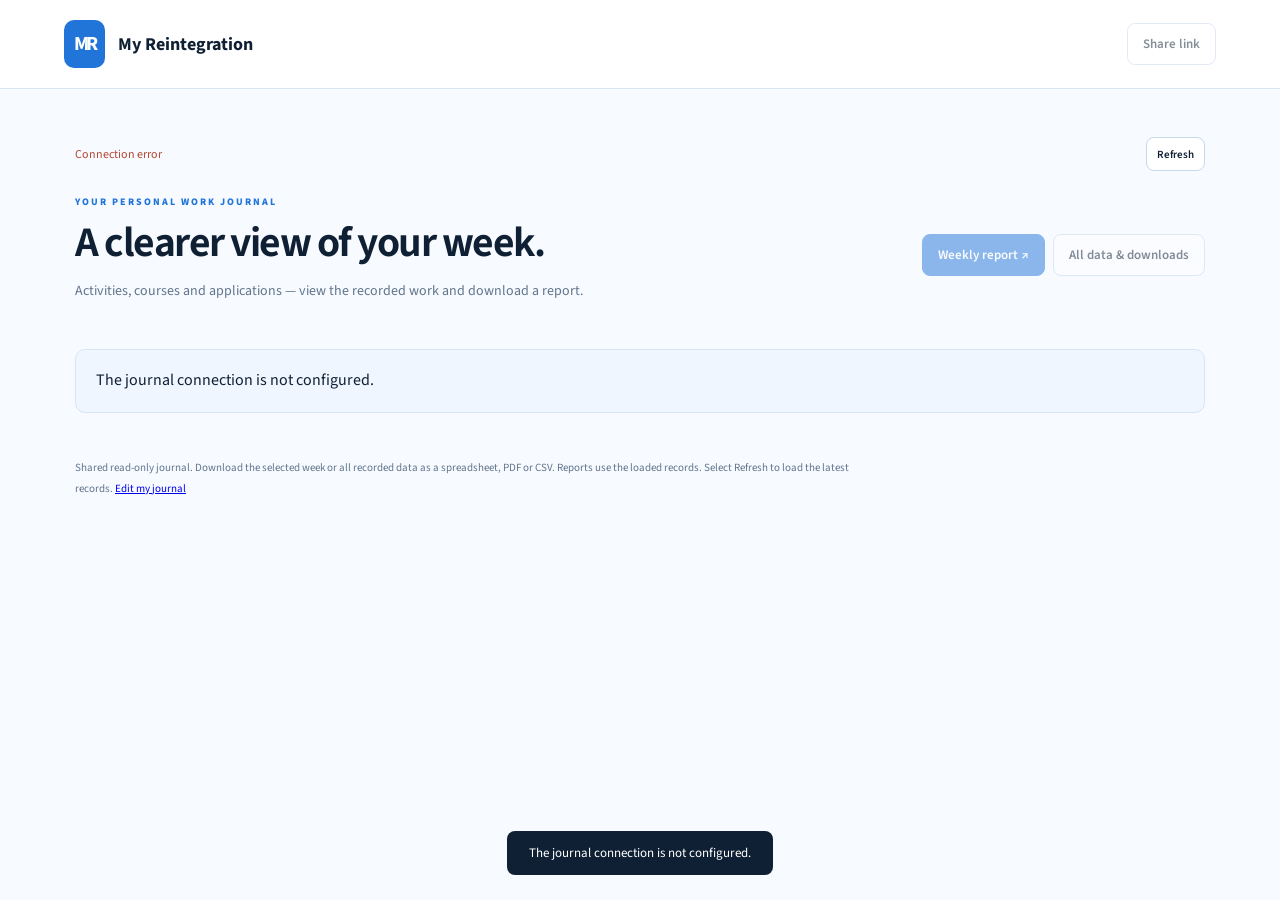
==== commit fccccdf8: "Keep in-app downloads available and restore owner navigation Use the confirmed journal snapshot for " ====
--- a/apps-script-guest/View.html
+++ b/apps-script-guest/View.html
@@ -34,7 +34,7 @@
 .report-scope{max-width:340px}.intro>.actions{flex-shrink:0;max-width:330px}
 @media(max-width:650px){header>.actions{justify-content:flex-end}.intro>.actions{max-width:none}.week-top>.actions{gap:6px}.week-top>.actions button{padding:8px 10px}}
 </style></head><body class="guest-view">
-<header><a class="brand" href="./"><span class="brandmark">M<span>R</span></span> My Reintegration</a><div class="actions"><button id="shareView">Share link</button><button id="settings">Settings & backup</button></div></header>
+<header><a class="brand" href="./?edit=1"><span class="brandmark">M<span>R</span></span> My Reintegration</a><div class="actions"><button id="shareView">Share link</button><button id="settings">Settings & backup</button></div></header>
 <main><div class="sync-bar"><span id="syncStatus" role="status" aria-live="polite">Loading journal…</span><div class="actions"><button id="connect">Connect Google</button><button id="refresh" hidden>Refresh</button><button id="signout" hidden>Sign out</button><button id="retry" hidden>Retry pending save</button><button id="pendingBackup" hidden>Export pending backup</button><button id="resolvePending" hidden>Review conflict</button></div></div><div class="intro"><div><p class="eyebrow">YOUR PERSONAL WORK JOURNAL</p><h1>A clearer view of your week.</h1><p class="muted">Record your activities, keep track of applications, and share your progress.</p></div><div class="actions"><button class="primary" id="report">Weekly report ↗</button><button id="allData">All data & downloads</button></div></div>
 <div id="loadMessage" class="load-message" role="status" hidden></div><p id="dataSummary" class="data-summary" aria-live="polite"></p><section class="week-panel"><div class="week-top"><div><p class="eyebrow">WEEK OVERVIEW</p><h2 id="weekTitle"></h2></div><div class="actions"><button id="prev" aria-label="Previous week">←</button><button id="today">This week</button><button id="latest">Latest activity</button><button id="next" aria-label="Next week">→</button><label class="jump">Go to date<input type="date" id="jump"></label></div></div><div id="days" class="days"></div></section>
 <div class="stats"><div><span class="muted">Time recorded</span><strong id="total"></strong><span id="goalText"></span><progress id="progress" max="100" value="0"></progress><small>Includes time spent on incomplete activities.</small></div><div><span class="muted">Activities this week</span><strong id="count"></strong><span id="completed"></span></div><div><span class="muted">Applications this week</span><strong id="appCount"></strong><span>Based on date of application</span></div></div>
@@ -295,7 +295,7 @@
 $('#latest').onclick=()=>{selected=latestDate();week=monday(selected);view='activities';render()};
 $('#prev').onclick=()=>{week=plus(week,-7);selected=plus(selected,-7);render()};$('#next').onclick=()=>{week=plus(week,7);selected=plus(selected,7);render()};$('#today').onclick=()=>{selected=iso(new Date());week=monday(selected);render()};$('#jump').onchange=e=>{if(validDate(e.target.value)){selected=e.target.value;week=monday(selected);render()}};$('#activityTab').onclick=()=>{view='activities';render()};$('#applicationTab').onclick=()=>{view='applications';render()};$('#add').onclick=()=>openEditor();document.querySelectorAll('[data-close]').forEach(b=>b.onclick=()=>$('#'+b.dataset.close).close());
 $('#settings').onclick=()=>{for(const k of ['goal','recipient','name'])$('#settingsForm').elements[k].value=state.settings[k];$('#preferences').showModal()};$('#settingsForm').onsubmit=async e=>{e.preventDefault();const next=structuredClone(state);next.settings=Object.fromEntries(new FormData(e.target));next.settings.goal=Number(next.settings.goal);if(await persist(next)){$('#preferences').close();render();toast('Settings saved.')}};
-function download(content,name,type){const a=document.createElement('a'),url=URL.createObjectURL(new Blob([content],{type}));a.href=url;a.download=name;a.click();setTimeout(()=>URL.revokeObjectURL(url),30000)}
+function download(content,name,type){const a=document.createElement('a'),url=URL.createObjectURL(new Blob([content],{type}));a.href=url;a.download=name;a.hidden=true;document.body.appendChild(a);a.click();a.remove();setTimeout(()=>URL.revokeObjectURL(url),30000)}
 const backup=()=>download(JSON.stringify(state,null,2),`my-reintegration-backup-${iso(new Date())}.json`,'application/json');$('#backup').onclick=backup;
 function comparable(r){return JSON.stringify(Object.fromEntries(Object.entries(r).filter(([k])=>!['createdAt','updatedAt'].includes(k)).sort(([a],[b])=>a.localeCompare(b))))}
 async function migrationId(r){const bytes=new TextEncoder().encode(comparable(r));return 'migrated-'+Array.from(new Uint8Array(await crypto.subtle.digest('SHA-256',bytes)),b=>b.toString(16).padStart(2,'0')).join('').slice(0,48)}
@@ -356,13 +356,15 @@
 window.addEventListener('online',()=>{if(cloud.role&&!cloud.hasPending&&!$('#editor').open)refreshCloud()});
 setInterval(()=>{if(cloud.role&&!cloud.hasPending&&!saveBusy&&!document.querySelector('dialog[open]'))refreshCloud()},60000);
 render();
-</script><script>// Share a stable, read-only link that preserves the selected date.
+</script><script>// Share a stable, read-only link that opens recorded work when available.
 'use strict';
 (()=>{
  const dialog=$('#accessManager'),error=$('#accessError');
  function shareUrl(){
   const url=new URL(window.MR_GOOGLE_CONFIG?.publicUrl||'https:\x2f\x2fservicehubbotia-glitch.github.io/My-Reintegration/');
-  url.searchParams.set('date',selected);return url.href;
+  const dates=allDates(),start=monday(selected),end=plus(start,6);
+  const sharedDate=dates.includes(selected)?selected:dates.find(d=>d>=start&&d<=end)||latestDate();
+  url.searchParams.set('date',sharedDate);return url.href;
  }
  function open(){const url=shareUrl();$('#sharedViewUrl').value=url;$('#openSharedView').href=url;error.textContent='';dialog.showModal()}
  cloud.onStatus(()=>{$('#privateAccess').hidden=cloud.role!=='owner'});
@@ -372,7 +374,7 @@
   catch{$('#sharedViewUrl').select();error.textContent='The link is selected. Copy it from this field.'}
  };
 })();
-</script><script>// The public journal loads once, navigates immediately, and refreshes before exports.
+</script><script>// The public journal uses its confirmed snapshot for navigation and downloads.
 'use strict';
 (()=>{
  if(!cloud?.guest)return;
@@ -424,13 +426,21 @@
  }
  const change=$('#jump').onchange;
  $('#jump').onchange=e=>{if(!cloud.role)return;change(e);remember()};
- for(const [id,operation] of [['report','report'],['allData','report'],['pdf','export.pdf'],['excel','export.xlsx'],['csv','export.csv'],['copy','export.copy']]){
-  const handler=$('#'+id).onclick;$('#'+id).onclick=e=>load(operation,handler,e);
+ for(const id of ['report','allData','pdf','excel','csv','copy']){
+  const handler=$('#'+id).onclick;
+  $('#'+id).onclick=e=>{
+   if(!cloud.role)return toast('Load the journal with Refresh before opening or downloading a report.');
+   return handler?.(e);
+  };
  }
  $('#refresh').onclick=()=>load();
  document.querySelector('.intro p.muted').textContent='Activities, courses and applications — view the recorded work and download a report.';
- document.querySelector('footer').textContent='Shared read-only journal. Download the selected week or all recorded data as a spreadsheet, PDF or CSV. Records are refreshed before each download.';
- document.querySelector('.brand').href=window.MR_GOOGLE_CONFIG?.publicUrl||'https:\x2f\x2fservicehubbotia-glitch.github.io/My-Reintegration/';
+ document.querySelector('footer').textContent='Shared read-only journal. Download the selected week or all recorded data as a spreadsheet, PDF or CSV. Reports use the loaded records. Select Refresh to load the latest records.';
+ const publicUrl=window.MR_GOOGLE_CONFIG?.publicUrl||'https:\x2f\x2fservicehubbotia-glitch.github.io/My-Reintegration/';
+ document.querySelector('.brand').href=publicUrl;
+ const editUrl=new URL(publicUrl);editUrl.search='';editUrl.hash='';editUrl.searchParams.set('edit','1');
+ const editLink=document.createElement('a');editLink.href=editUrl.href;editLink.textContent='Edit my journal';
+ document.querySelector('footer').append(document.createTextNode(' '),editLink);
  window.addEventListener('pagehide',()=>cloud.disconnect());
  window.addEventListener('pageshow',e=>{if(e.persisted)load()});
  load();
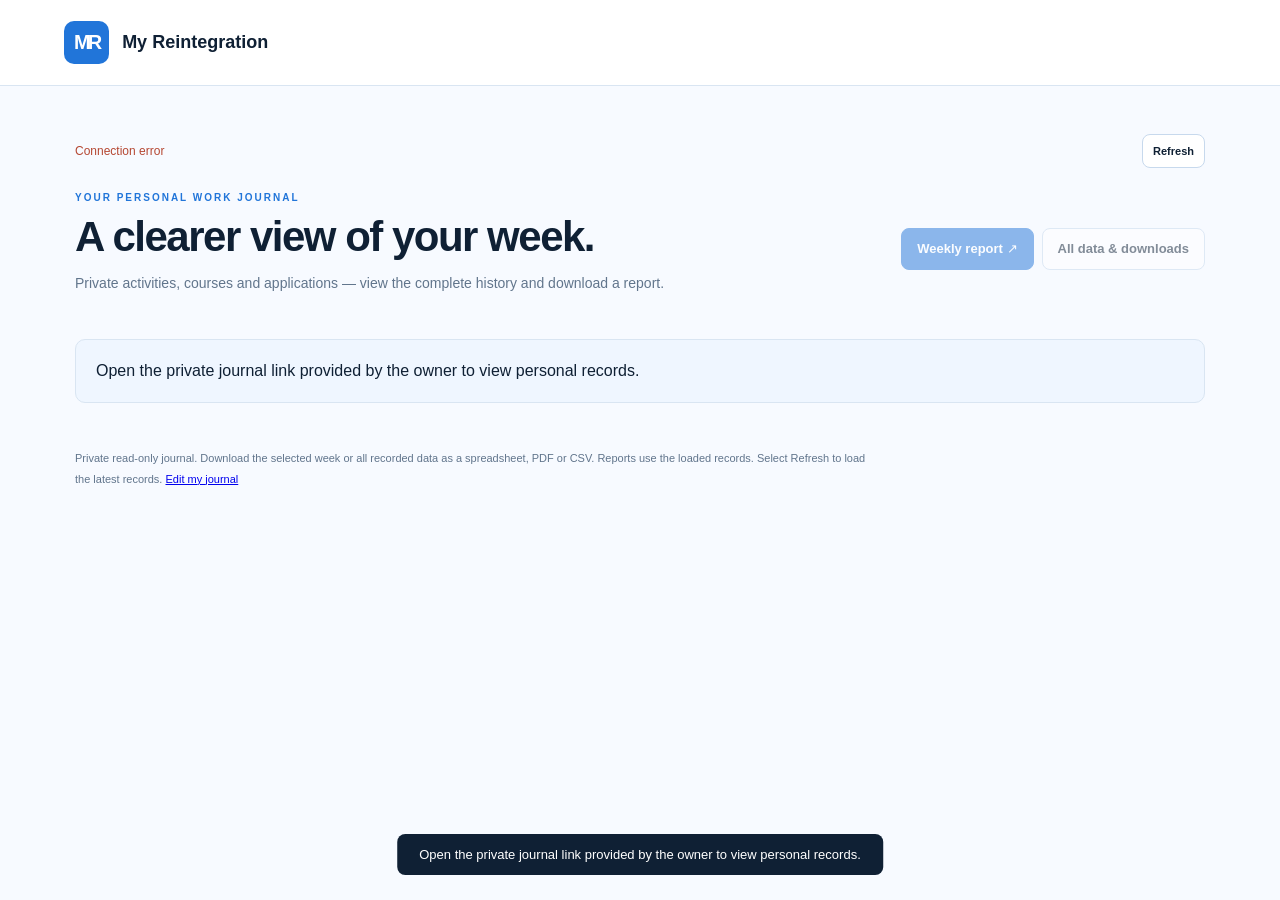
==== commit f22fbb63: "Separate public fictional demo from private full-history journal" ====
--- a/apps-script-guest/View.html
+++ b/apps-script-guest/View.html
@@ -1,5 +1,4 @@
-<!doctype html><html lang="en"><head><meta charset="utf-8"><meta name="viewport" content="width=device-width, initial-scale=1"><meta name="description" content="Reintegration activities, applications and reports. Shared read-only journal."><title>My Reintegration — Read-only view</title><meta name="robots" content="noindex,nofollow"><base target="_top"><style>@import url('https://fonts.googleapis.com/css2?family=Source+Sans+3:wght@400;500;600;700;800&display=swap');
-:root{font-family:"Source Sans 3",Arial,sans-serif;color:#0F2034;background:#F7FAFF;font-synthesis:none;--green:#2175D9;--line:#D9E5F2;--muted:#61758C}*{box-sizing:border-box}body{margin:0}header{min-height:86px;padding:20px max(5vw,20px);display:flex;align-items:center;justify-content:space-between;background:#fff;border-bottom:1px solid var(--line);gap:16px}.brand{display:flex;align-items:center;gap:13px;font-weight:700;color:inherit;text-decoration:none;font-size:18px}.brandmark{background:var(--green);color:#fff;padding:10px;border-radius:10px;letter-spacing:-3px;font-size:20px}.brandmark span{color:#c6e69d}main{max-width:1190px;margin:auto;padding:48px 30px 20px}h1{font-size:clamp(28px,3.4vw,42px);letter-spacing:-1.5px;line-height:1.15;margin:10px 0 14px;font-weight:650}h2{font-size:22px;letter-spacing:-.5px;margin:5px 0}h3{font-size:17px}.eyebrow{font-size:10px;font-weight:800;letter-spacing:2px;color:var(--green);margin:0 0 10px}.muted{color:var(--muted)}.intro,.week-top,.section-head,.dialog-head{display:flex;justify-content:space-between;align-items:center;gap:20px}.intro{margin-bottom:34px}.intro p.muted{font-size:14px}.primary{background:var(--green);color:#fff;border-color:var(--green)}button,.file-button{font:inherit;font-size:13px;font-weight:600;cursor:pointer;min-height:42px;border:1px solid #cdd9d1;border-radius:8px;background:#fff;color:inherit;padding:10px 15px}button.primary{background:var(--green);color:white}button:hover,.file-button:hover{filter:brightness(.95)}button:focus-visible,a:focus-visible,input:focus-visible,textarea:focus-visible,select:focus-visible{outline:3px solid #d2a444;outline-offset:3px}.week-panel{background:#fff;border:1px solid var(--line);border-radius:15px;padding:24px}.week-top{margin-bottom:25px}.actions{display:flex;gap:8px;align-items:center;flex-wrap:wrap}.jump{font-size:10px;margin:0 0 0 4px}.jump input{margin:2px 0 0;padding:5px;font-size:12px;min-height:30px}.days{display:grid;grid-template-columns:repeat(7,1fr);gap:9px}.day{display:flex;flex-direction:column;align-items:center;padding:13px 3px;background:#f7f9f5;border-color:transparent;gap:10px}.day span:first-child{text-transform:uppercase;font-size:10px;letter-spacing:1px}.day b{font-size:23px;font-weight:600}.day small{font-size:11px;font-weight:400}.day.selected{background:#e8f0e4;border-color:#97b19e}.day.is-today b{border-bottom:2px solid var(--green)}.stats{display:grid;grid-template-columns:1.5fr 1fr 1fr;gap:16px;margin:20px 0 35px}.stats>div{background:#fff;border:1px solid var(--line);border-radius:12px;padding:23px;display:flex;flex-direction:column;gap:8px}.stats strong{font-size:30px;font-weight:600}.stats span,.stats small{font-size:12px}.stats small{color:var(--muted);font-size:10px}progress{width:100%;height:6px;border:0;border-radius:8px;overflow:hidden;accent-color:var(--green)}progress::-webkit-progress-bar{background:#edf1e9}progress::-webkit-progress-value{background:var(--green)}.tabs{border-bottom:1px solid var(--line);display:flex;gap:25px;margin-bottom:28px}.tabs button{border:0;background:none;border-radius:0;color:var(--muted);padding:12px 0}.tabs button.active{color:var(--green);border-bottom:3px solid var(--green)}.section-head{margin-bottom:18px}.section-head p{font-size:12px;margin:8px 0}.empty{text-align:center;padding:48px 20px;background:#eef2eb;border:1px dashed #c8d5c6;border-radius:12px}.empty .symbol{font-size:30px;color:#70866b;margin-bottom:15px}.empty h3{margin:5px}.empty p{font-size:13px;color:var(--muted)}.record{background:white;border:1px solid var(--line);padding:21px;border-radius:12px;margin:12px 0;display:flex;justify-content:space-between;gap:20px}.record h3{margin:9px 0;white-space:pre-wrap;overflow-wrap:anywhere}.record p{font-size:13px;white-space:pre-wrap;overflow-wrap:anywhere;max-width:750px}.badge{display:inline-block;font-size:10px;background:#edf3e7;border-radius:5px;padding:5px 8px;margin:0 5px 5px 0}.badge.pending{background:#faf1de}.record-side{flex-shrink:0;text-align:right}.record-side strong{display:block;margin-bottom:15px;font-size:20px}.record-side button{min-height:34px;padding:7px 10px;font-size:11px}footer{margin:45px 0 15px;font-size:11px;line-height:1.9;color:var(--muted);max-width:800px}.dot{display:inline-block;width:7px;height:7px;background:#6b8a55;border-radius:50%;margin-right:5px}dialog{border:1px solid var(--line);border-radius:16px;padding:28px;width:min(700px,calc(100% - 24px));max-height:90vh;box-shadow:0 25px 100px #102b3830;color:inherit}dialog::backdrop{background:#123b345e;backdrop-filter:blur(3px)}.dialog-head{margin-bottom:20px}.dialog-head button{border:0;font-size:18px}.form-grid{display:grid;grid-template-columns:1fr 1fr;gap:15px}.wide{grid-column:1/-1}label{display:block;font-size:12px;font-weight:600;margin:0 0 15px}input,textarea,select{display:block;width:100%;font:inherit;font-size:14px;font-weight:400;padding:11px;border:1px solid #becdc2;border-radius:7px;background:white;color:#183d38;margin-top:7px;min-height:42px}textarea{resize:vertical;line-height:1.6}.form-grid label{margin:0}.dialog-actions{display:flex;justify-content:space-between;gap:10px;margin-top:20px}.small{font-size:12px;line-height:1.6}hr{border:0;border-top:1px solid var(--line);margin:24px 0}.file-button{margin:0}.file-button input{font-size:11px;max-width:225px}pre{white-space:pre-wrap;overflow-wrap:anywhere;font:13px/1.8 inherit;background:#f5f7f2;padding:20px;border-radius:9px;max-height:320px;overflow:auto}#toast{position:fixed;bottom:25px;left:50%;transform:translateX(-50%);background:#183d38;color:#fff;padding:13px 22px;border-radius:8px;font-size:13px;max-width:90%;z-index:10;display:none}@media(max-width:650px){header{padding:15px}.brand{font-size:14px}.brandmark{font-size:16px}header button{font-size:11px;padding:8px}main{padding:28px 16px}.intro{display:block}.intro button{margin-top:10px}.week-panel{padding:14px}.week-top{display:block}.week-top h2{font-size:19px}.week-top .actions{margin-top:16px}.days{gap:3px}.day{border-radius:6px}.day b{font-size:20px}.day span:first-child{font-size:9px;letter-spacing:0}.day small{font-size:9px}.stats{gap:8px;grid-template-columns:1fr 1fr}.stats>div{padding:15px}.stats>div:first-child{grid-column:1/-1}.stats strong{font-size:25px}.section-head{align-items:flex-start;gap:10px}.section-head h2{font-size:19px}.section-head button{padding:10px;font-size:11px;flex-shrink:0}.record{display:block;padding:16px}.record-side{display:flex;align-items:center;gap:8px;text-align:left;margin-top:15px}.record-side strong{margin:0 auto 0 0;font-size:17px}.form-grid{grid-template-columns:1fr}.wide{grid-column:auto}dialog{padding:20px}.tabs{gap:20px}.tabs button{font-size:12px}}
+<!doctype html><html lang="en"><head><meta charset="utf-8"><meta name="viewport" content="width=device-width, initial-scale=1"><meta name="referrer" content="no-referrer"><meta name="description" content="Private read-only journal. An active private link is required."><title>My Reintegration — Private view</title><meta name="robots" content="noindex,nofollow"><base target="_top"><style>:root{font-family:"Source Sans 3",Arial,sans-serif;color:#0F2034;background:#F7FAFF;font-synthesis:none;--green:#2175D9;--line:#D9E5F2;--muted:#61758C}*{box-sizing:border-box}body{margin:0}header{min-height:86px;padding:20px max(5vw,20px);display:flex;align-items:center;justify-content:space-between;background:#fff;border-bottom:1px solid var(--line);gap:16px}.brand{display:flex;align-items:center;gap:13px;font-weight:700;color:inherit;text-decoration:none;font-size:18px}.brandmark{background:var(--green);color:#fff;padding:10px;border-radius:10px;letter-spacing:-3px;font-size:20px}.brandmark span{color:#c6e69d}main{max-width:1190px;margin:auto;padding:48px 30px 20px}h1{font-size:clamp(28px,3.4vw,42px);letter-spacing:-1.5px;line-height:1.15;margin:10px 0 14px;font-weight:650}h2{font-size:22px;letter-spacing:-.5px;margin:5px 0}h3{font-size:17px}.eyebrow{font-size:10px;font-weight:800;letter-spacing:2px;color:var(--green);margin:0 0 10px}.muted{color:var(--muted)}.intro,.week-top,.section-head,.dialog-head{display:flex;justify-content:space-between;align-items:center;gap:20px}.intro{margin-bottom:34px}.intro p.muted{font-size:14px}.primary{background:var(--green);color:#fff;border-color:var(--green)}button,.file-button{font:inherit;font-size:13px;font-weight:600;cursor:pointer;min-height:42px;border:1px solid #cdd9d1;border-radius:8px;background:#fff;color:inherit;padding:10px 15px}button.primary{background:var(--green);color:white}button:hover,.file-button:hover{filter:brightness(.95)}button:focus-visible,a:focus-visible,input:focus-visible,textarea:focus-visible,select:focus-visible{outline:3px solid #d2a444;outline-offset:3px}.week-panel{background:#fff;border:1px solid var(--line);border-radius:15px;padding:24px}.week-top{margin-bottom:25px}.actions{display:flex;gap:8px;align-items:center;flex-wrap:wrap}.jump{font-size:10px;margin:0 0 0 4px}.jump input{margin:2px 0 0;padding:5px;font-size:12px;min-height:30px}.days{display:grid;grid-template-columns:repeat(7,1fr);gap:9px}.day{display:flex;flex-direction:column;align-items:center;padding:13px 3px;background:#f7f9f5;border-color:transparent;gap:10px}.day span:first-child{text-transform:uppercase;font-size:10px;letter-spacing:1px}.day b{font-size:23px;font-weight:600}.day small{font-size:11px;font-weight:400}.day.selected{background:#e8f0e4;border-color:#97b19e}.day.is-today b{border-bottom:2px solid var(--green)}.stats{display:grid;grid-template-columns:1.5fr 1fr 1fr;gap:16px;margin:20px 0 35px}.stats>div{background:#fff;border:1px solid var(--line);border-radius:12px;padding:23px;display:flex;flex-direction:column;gap:8px}.stats strong{font-size:30px;font-weight:600}.stats span,.stats small{font-size:12px}.stats small{color:var(--muted);font-size:10px}progress{width:100%;height:6px;border:0;border-radius:8px;overflow:hidden;accent-color:var(--green)}progress::-webkit-progress-bar{background:#edf1e9}progress::-webkit-progress-value{background:var(--green)}.tabs{border-bottom:1px solid var(--line);display:flex;gap:25px;margin-bottom:28px}.tabs button{border:0;background:none;border-radius:0;color:var(--muted);padding:12px 0}.tabs button.active{color:var(--green);border-bottom:3px solid var(--green)}.section-head{margin-bottom:18px}.section-head p{font-size:12px;margin:8px 0}.empty{text-align:center;padding:48px 20px;background:#eef2eb;border:1px dashed #c8d5c6;border-radius:12px}.empty .symbol{font-size:30px;color:#70866b;margin-bottom:15px}.empty h3{margin:5px}.empty p{font-size:13px;color:var(--muted)}.record{background:white;border:1px solid var(--line);padding:21px;border-radius:12px;margin:12px 0;display:flex;justify-content:space-between;gap:20px}.record h3{margin:9px 0;white-space:pre-wrap;overflow-wrap:anywhere}.record p{font-size:13px;white-space:pre-wrap;overflow-wrap:anywhere;max-width:750px}.badge{display:inline-block;font-size:10px;background:#edf3e7;border-radius:5px;padding:5px 8px;margin:0 5px 5px 0}.badge.pending{background:#faf1de}.record-side{flex-shrink:0;text-align:right}.record-side strong{display:block;margin-bottom:15px;font-size:20px}.record-side button{min-height:34px;padding:7px 10px;font-size:11px}footer{margin:45px 0 15px;font-size:11px;line-height:1.9;color:var(--muted);max-width:800px}.dot{display:inline-block;width:7px;height:7px;background:#6b8a55;border-radius:50%;margin-right:5px}dialog{border:1px solid var(--line);border-radius:16px;padding:28px;width:min(700px,calc(100% - 24px));max-height:90vh;box-shadow:0 25px 100px #102b3830;color:inherit}dialog::backdrop{background:#123b345e;backdrop-filter:blur(3px)}.dialog-head{margin-bottom:20px}.dialog-head button{border:0;font-size:18px}.form-grid{display:grid;grid-template-columns:1fr 1fr;gap:15px}.wide{grid-column:1/-1}label{display:block;font-size:12px;font-weight:600;margin:0 0 15px}input,textarea,select{display:block;width:100%;font:inherit;font-size:14px;font-weight:400;padding:11px;border:1px solid #becdc2;border-radius:7px;background:white;color:#183d38;margin-top:7px;min-height:42px}textarea{resize:vertical;line-height:1.6}.form-grid label{margin:0}.dialog-actions{display:flex;justify-content:space-between;gap:10px;margin-top:20px}.small{font-size:12px;line-height:1.6}hr{border:0;border-top:1px solid var(--line);margin:24px 0}.file-button{margin:0}.file-button input{font-size:11px;max-width:225px}pre{white-space:pre-wrap;overflow-wrap:anywhere;font:13px/1.8 inherit;background:#f5f7f2;padding:20px;border-radius:9px;max-height:320px;overflow:auto}#toast{position:fixed;bottom:25px;left:50%;transform:translateX(-50%);background:#183d38;color:#fff;padding:13px 22px;border-radius:8px;font-size:13px;max-width:90%;z-index:10;display:none}@media(max-width:650px){header{padding:15px}.brand{font-size:14px}.brandmark{font-size:16px}header button{font-size:11px;padding:8px}main{padding:28px 16px}.intro{display:block}.intro button{margin-top:10px}.week-panel{padding:14px}.week-top{display:block}.week-top h2{font-size:19px}.week-top .actions{margin-top:16px}.days{gap:3px}.day{border-radius:6px}.day b{font-size:20px}.day span:first-child{font-size:9px;letter-spacing:0}.day small{font-size:9px}.stats{gap:8px;grid-template-columns:1fr 1fr}.stats>div{padding:15px}.stats>div:first-child{grid-column:1/-1}.stats strong{font-size:25px}.section-head{align-items:flex-start;gap:10px}.section-head h2{font-size:19px}.section-head button{padding:10px;font-size:11px;flex-shrink:0}.record{display:block;padding:16px}.record-side{display:flex;align-items:center;gap:8px;text-align:left;margin-top:15px}.record-side strong{margin:0 auto 0 0;font-size:17px}.form-grid{grid-template-columns:1fr}.wide{grid-column:auto}dialog{padding:20px}.tabs{gap:20px}.tabs button{font-size:12px}}
 
 [hidden]{display:none!important}.sync-bar{display:flex;align-items:center;justify-content:space-between;gap:12px;margin-bottom:24px;color:var(--muted);font-size:12px}.sync-bar button{font-size:11px;min-height:34px;padding:7px 10px}#syncStatus[data-status="Connection error"]{color:#954d2d}button:disabled{opacity:.5;cursor:default}@media(max-width:650px){.sync-bar{align-items:flex-start;flex-direction:column}}
 
@@ -33,8 +32,16 @@
 .guest-view[data-journal-state="unavailable"] main>section,.guest-view[data-journal-state="unavailable"] .stats,.guest-view[data-journal-state="unavailable"] .tabs{display:none}
 .report-scope{max-width:340px}.intro>.actions{flex-shrink:0;max-width:330px}
 @media(max-width:650px){header>.actions{justify-content:flex-end}.intro>.actions{max-width:none}.week-top>.actions{gap:6px}.week-top>.actions button{padding:8px 10px}}
+
+/* Public demo and private access remain visually distinct. */
+.demo-view [data-demo-hidden="true"]{display:none!important}
+.demo-banner{padding:20px 24px;margin:0 0 28px;background:#E7F1FF;border:2px solid #2175D9;border-radius:12px;line-height:1.6}
+.demo-banner strong{display:block;font-size:18px;color:#174F96}.demo-banner p{margin:8px 0}.demo-banner .actions{margin-top:12px}
+#privateLinkList>div{display:flex;align-items:center;justify-content:space-between;gap:16px;padding:14px 0;border-bottom:1px solid var(--line);font-size:14px;overflow-wrap:anywhere}
+#sharedViewUrl{font-size:12px}#newPrivateLink{margin-top:24px}
+@media(max-width:650px){.demo-banner{padding:16px}#privateLinkList>div{align-items:flex-start;flex-direction:column}}
 </style></head><body class="guest-view">
-<header><a class="brand" href="./?edit=1"><span class="brandmark">M<span>R</span></span> My Reintegration</a><div class="actions"><button id="shareView">Share link</button><button id="settings">Settings & backup</button></div></header>
+<header><a class="brand" href="./?edit=1"><span class="brandmark">M<span>R</span></span> My Reintegration</a><div class="actions"><button id="shareView">Share private access</button><button id="settings">Settings & backup</button></div></header>
 <main><div class="sync-bar"><span id="syncStatus" role="status" aria-live="polite">Loading journal…</span><div class="actions"><button id="connect">Connect Google</button><button id="refresh" hidden>Refresh</button><button id="signout" hidden>Sign out</button><button id="retry" hidden>Retry pending save</button><button id="pendingBackup" hidden>Export pending backup</button><button id="resolvePending" hidden>Review conflict</button></div></div><div class="intro"><div><p class="eyebrow">YOUR PERSONAL WORK JOURNAL</p><h1>A clearer view of your week.</h1><p class="muted">Record your activities, keep track of applications, and share your progress.</p></div><div class="actions"><button class="primary" id="report">Weekly report ↗</button><button id="allData">All data & downloads</button></div></div>
 <div id="loadMessage" class="load-message" role="status" hidden></div><p id="dataSummary" class="data-summary" aria-live="polite"></p><section class="week-panel"><div class="week-top"><div><p class="eyebrow">WEEK OVERVIEW</p><h2 id="weekTitle"></h2></div><div class="actions"><button id="prev" aria-label="Previous week">←</button><button id="today">This week</button><button id="latest">Latest activity</button><button id="next" aria-label="Next week">→</button><label class="jump">Go to date<input type="date" id="jump"></label></div></div><div id="days" class="days"></div></section>
 <div class="stats"><div><span class="muted">Time recorded</span><strong id="total"></strong><span id="goalText"></span><progress id="progress" max="100" value="0"></progress><small>Includes time spent on incomplete activities.</small></div><div><span class="muted">Activities this week</span><strong id="count"></strong><span id="completed"></span></div><div><span class="muted">Applications this week</span><strong id="appCount"></strong><span>Based on date of application</span></div></div>
@@ -42,19 +49,21 @@
 <section><div class="section-head"><div><h2 id="sectionTitle"></h2><p class="muted" id="sectionHint"></p></div><button class="primary" id="add">+ Add activity</button></div><div id="records"></div></section>
 <footer><span class="dot"></span> Your Google Sheet holds your confirmed records. Local drafts and pending changes help recover interrupted work.<br>Google sign-in is required. Sharing stays under your control. No analytics or automatic email sending.</footer></main>
 <dialog id="editor"><form id="editForm"><div class="dialog-head"><h2 id="editTitle"></h2><button type="button" data-close="editor" aria-label="Close editor">✕</button></div><div id="fields" class="form-grid"></div><p class="muted small" id="draftStatus">Draft changes are saved locally as you type.</p><div class="dialog-actions"><button type="button" id="discard">Discard draft</button><button class="primary" type="submit">Save record</button></div></form></dialog>
-<dialog id="preferences"><form id="settingsForm"><div class="dialog-head"><h2>Settings & backup</h2><button type="button" data-close="preferences" aria-label="Close settings">✕</button></div><label>Weekly goal (hours)<input name="goal" type="number" min="0.25" max="168" step="0.25" required></label><label>Report recipient<input name="recipient" type="email" placeholder="Enter recipient email"></label><label>Your name (optional)<input name="name" maxlength="200"></label><p class="muted small">Settings and records are saved to your authorized Google Sheet. JSON backups contain personal records: keep them private.</p><button class="primary" type="submit">Save settings</button><hr><button type="button" id="privateAccess" hidden>Share read-only link</button><hr><h3>Your data, your copy</h3><div class="actions"><button type="button" id="backup">Export JSON backup</button><label class="file-button">Import JSON backup<input id="import" type="file" accept="application/json,.json"></label><button type="button" id="legacyBackup">Export original local backup</button><button type="button" id="migrate" hidden>Migrate local records to Google</button></div><p class="small muted">Import merges records and preserves existing entries. Conflicting IDs are copied with a new ID. Existing settings are preserved. A backup is downloaded first.</p></form></dialog>
-<dialog id="reportDialog"><div class="dialog-head"><div><p class="eyebrow">READY TO SHARE</p><h2 id="reportTitle">Weekly report</h2></div><button data-close="reportDialog" aria-label="Close report">✕</button></div><label class="report-scope">Report period<select id="reportScope"><option value="week">Selected week</option><option value="all">All recorded data</option></select></label><p id="reportRange" class="muted"></p><div class="actions"><button id="copy">Copy report</button><button id="pdf">Download PDF</button><button id="csv">Export CSV</button><button id="excel">Download Excel</button></div><pre id="reportText"></pre><section class="email-section"><h3>Prepare your email</h3><label>To<input id="emailTo" type="email"></label><label>Subject<input id="emailSubject"></label><label>Message<textarea id="emailBody" rows="10"></textarea></label><div class="actions"><button class="primary" id="email">Open email app</button><button id="eml">Download email draft</button></div><p class="small muted">Review and send in your email app. Files are not attached automatically. For long reports, use the downloadable email draft or attach the PDF.</p></section></dialog>
-<dialog id="accessManager"><div class="dialog-head"><h2>Share read-only link</h2><button data-close="accessManager" aria-label="Close sharing">✕</button></div><p>Anyone with this link can view the journal and download reports. It opens directly, with no account or access code.</p><label>Read-only link<input id="sharedViewUrl" readonly></label><div class="actions"><button id="copyViewLink" class="primary">Copy link</button><a id="openSharedView" target="_blank" rel="noopener">Open read-only view ↗</a></div><p id="accessError" role="status"></p><p class="small muted">Editing stays in your owner account.</p></dialog><div id="toast" role="status" aria-live="polite"></div><script>// Public read-only transport. No credentials or journal records are persisted.
+<dialog id="preferences"><form id="settingsForm"><div class="dialog-head"><h2>Settings & backup</h2><button type="button" data-close="preferences" aria-label="Close settings">✕</button></div><label>Weekly goal (hours)<input name="goal" type="number" min="0.25" max="168" step="0.25" required></label><label>Report recipient<input name="recipient" type="email" placeholder="Enter recipient email"></label><label>Your name (optional)<input name="name" maxlength="200"></label><p class="muted small">Settings and records are saved to your authorized Google Sheet. JSON backups contain personal records: keep them private.</p><button class="primary" type="submit">Save settings</button><hr><button type="button" id="privateAccess" hidden>Manage private access</button><hr><h3>Your data, your copy</h3><div class="actions"><button type="button" id="backup">Export JSON backup</button><label class="file-button">Import JSON backup<input id="import" type="file" accept="application/json,.json"></label><button type="button" id="legacyBackup">Export original local backup</button><button type="button" id="migrate" hidden>Migrate local records to Google</button></div><p class="small muted">Import merges records and preserves existing entries. Conflicting IDs are copied with a new ID. Existing settings are preserved. A backup is downloaded first.</p></form></dialog>
+<dialog id="reportDialog"><div class="dialog-head"><div><p class="eyebrow">READY TO SHARE</p><h2 id="reportTitle">Weekly report</h2></div><button data-close="reportDialog" aria-label="Close report">✕</button></div><label class="report-scope">Report period<select id="reportScope"><option value="week">Selected week</option><option value="all">All recorded data</option></select></label><p id="reportRange" class="muted"></p><div class="actions"><button id="copy">Copy report</button><button id="pdf">Download PDF</button><button id="csv">Export CSV</button><button id="excel">Download spreadsheet</button></div><pre id="reportText"></pre><section class="email-section"><h3>Prepare your email</h3><label>To<input id="emailTo" type="email"></label><label>Subject<input id="emailSubject"></label><label>Message<textarea id="emailBody" rows="10"></textarea></label><div class="actions"><button class="primary" id="email">Open email app</button><button id="eml">Download email draft</button></div><p class="small muted">Review and send in your email app. Files are not attached automatically. For long reports, use the downloadable email draft or attach the PDF.</p></section></dialog>
+<dialog id="accessManager"><div class="dialog-head"><h2>Private read-only access</h2><button data-close="accessManager" aria-label="Close sharing">✕</button></div><p>Share a private link with your report recipient. It allows reading and downloading every week, without editing. Anyone you give this private link to can use it until it expires or you revoke it.</p><label>Access expiry date<input id="accessExpiry" type="date" required></label><div class="actions"><button id="createPrivateLink" class="primary">Create private link</button><button id="refreshPrivateLinks">Refresh links</button></div><section id="newPrivateLink" hidden><label>New private read-only link<input id="sharedViewUrl" readonly autocomplete="off"></label><div class="actions"><button id="copyViewLink" class="primary">Copy private link</button><a id="openSharedView" target="_blank" rel="noopener noreferrer" referrerpolicy="no-referrer">Open private view ↗</a></div><p class="small muted">Copy this link now and keep it private. It is shown only during this signed-in session.</p></section><p id="accessError" role="status"></p><h3>Existing private links</h3><div id="privateLinkList"></div><p class="small muted">For your portfolio, share the public demonstration: <a id="publicDemoLink" href="./" target="_blank" rel="noopener noreferrer">Open public demo ↗</a></p></dialog><div id="toast" role="status" aria-live="polite"></div><script>window.MR_MODE='reader';window.MR_PUBLIC_MODE=true;</script><script>// Private read-only transport. Tokens and journal records are never persisted.
 'use strict';
 (()=>{
  const legacy=typeof google!=='undefined'&&!!google.script;
- // The legacy Apps Script View has no configuration script and uses google.script.run.
- // On GitHub Pages both transports are loaded, but only the selected one is installed.
- if(window.MR_PUBLIC_MODE===false)return;
+ // The Apps Script View has no configuration script. Demo and editor pages install
+ // their own store. Real records are available only through HTMLService's RPC.
+ if(window.MR_MODE!==undefined?window.MR_MODE!=='reader':window.MR_PUBLIC_MODE===false)return;
  window.JournalCloud=(()=>{
   const operations=new Set(['read','report','export.pdf','export.xlsx','export.csv','export.copy']);
   const timeoutMs=20000,retryDelayMs=600;
-  let role='',identity='',epoch=0,sequence=0,loading=false,lastError='',status='Loading journal…';
+  const accessMessage='This private link is invalid, expired or revoked. Ask the journal owner for a new private link.';
+  const setupMessage='Open the private journal link provided by the owner to view personal records.';
+  let role='',identity='',epoch=0,loading=false,lastError='',status='Loading journal…',initialDate='',initialWeek='';
   const listeners=new Set(),inflight=new Map(),cancellations=new Set();
   try{localStorage.removeItem('my-reintegration-guest-access-v1')}catch{}
   if(typeof document!=='undefined')document.body?.classList.add('guest-view');
@@ -62,56 +71,74 @@
   function signal(next,message=''){status=next;lastError=message;listeners.forEach(f=>f(event()))}
   function failure(code,message,retryable=false){const e=Error(message);e.code=code;e.retryable=retryable;return e}
   const closed=()=>failure('CLOSED','View closed.');
-  function disconnect(){
-   epoch++;role='';identity='';loading=false;lastError='';
+  function reset(next,message=''){
+   epoch++;role='';identity='';loading=false;
    for(const cancel of [...cancellations])cancel();
-   inflight.clear();signal('View closed');
-  }
-  function transport(request){
+   inflight.clear();signal(next,message);
+  }
+  function disconnect(){reset('View closed')}
+  function fragmentToken(hash){
+   if(typeof hash!=='string'||hash.length>512)throw failure('FORBIDDEN',accessMessage);
+   const values=new URLSearchParams(hash.replace(/^#/,'')).getAll('access');
+   if(values.length!==1||!/^[A-Za-z0-9_-]{43}$/.test(values[0]))throw failure('FORBIDDEN',accessMessage);
+   return values[0];
+  }
+  function locationDate(location,key){
+   const valid=value=>typeof value==='string'&&/^\d{4}-\d{2}-\d{2}$/.test(value)
+    &&Number.isFinite(Date.parse(value+'T12:00:00Z'))&&new Date(value+'T12:00:00Z').toISOString().slice(0,10)===value;
+   const fragments=new URLSearchParams(location.hash.replace(/^#/,'')).getAll(key);
+   if(fragments.length)return fragments.length===1&&valid(fragments[0])?fragments[0]:'';
+   const value=location?.parameter?.[key];
+   return valid(value)
+    &&(!location.parameters?.[key]||location.parameters[key].length===1)?value:'';
+  }
+  function transport(operation,week){
    return new Promise((resolve,reject)=>{
-    let settled=false,script=null,callback='',timer;
+    let settled=false,timer;
     const cancel=()=>finish(closed());
     function finish(error,result){
      if(settled)return;
      settled=true;clearTimeout(timer);cancellations.delete(cancel);
-     if(script){script.onerror=null;script.onload=null;script.remove()}
-     if(callback)delete window[callback];
      error?reject(error):resolve(result);
     }
-    cancellations.add(cancel);
-    timer=setTimeout(()=>finish(failure('TIMEOUT','The journal did not respond. Please try Refresh.',true)),timeoutMs);
     try{
-     if(legacy){
-      google.script.run.withSuccessHandler(r=>finish(null,r))
-       .withFailureHandler(()=>finish(failure('CONNECTION','Connection error. Please try Refresh.',true)))
-       .guestRequest(request);
-      return;
-     }
-     let endpoint;
-     try{endpoint=new URL(window.MR_GOOGLE_CONFIG?.guestUrl||'')}
-     catch{throw failure('SETUP_REQUIRED','The journal connection is not configured.')}
-     if(endpoint.origin!=='https:\x2f\x2fscript.google.com'||!/^\/macros\/s\/[a-zA-Z0-9_-]+\/exec$/.test(endpoint.pathname))
-      throw failure('SETUP_REQUIRED','The journal connection is not configured.');
-     callback='MR_read_'+Date.now().toString(36)+'_'+(++sequence).toString(36)+'_'+Math.random().toString(36).slice(2,10);
-     endpoint.search='';endpoint.hash='';
-     endpoint.searchParams.set('callback',callback);
-     endpoint.searchParams.set('operation',request.operation);
-     if(request.week)endpoint.searchParams.set('week',request.week);
-     window[callback]=r=>finish(null,r);
-     script=document.createElement('script');script.async=true;script.referrerPolicy='no-referrer';
-     script.src=endpoint.href;
-     script.onerror=()=>finish(failure('CONNECTION','Connection error. Please try Refresh.',true));
-     script.onload=()=>finish(failure('INVALID_RESPONSE','The journal could not load its data. Please try Refresh.'));
-     (document.head||document.documentElement).appendChild(script);
-    }catch(e){finish(e.code?e:failure('CONNECTION','Connection error. Please try Refresh.',true))}
+     if(!legacy||typeof google.script.url?.getLocation!=='function'||!google.script.run)
+      throw failure('SETUP_REQUIRED',setupMessage);
+     cancellations.add(cancel);
+     timer=setTimeout(()=>finish(failure('TIMEOUT','The journal did not respond. Please try Refresh.',true)),timeoutMs);
+     // An HTMLService iframe cannot read the address bar directly. This API reads
+     // its fragment without sending the credential as an application query string.
+     google.script.url.getLocation(location=>{
+      if(settled)return;
+      try{
+       const token=fragmentToken(location?.hash);
+       initialDate=locationDate(location,'date');initialWeek=locationDate(location,'week');
+       google.script.run.withSuccessHandler(r=>finish(null,r))
+        .withFailureHandler(()=>finish(failure('CONNECTION','Connection error. Please try Refresh.',true)))
+        .guestRequest({token,operation,week});
+      }catch(e){finish(e.code==='FORBIDDEN'?failure('FORBIDDEN',accessMessage):failure('CONNECTION','Connection error. Please try Refresh.',true))}
+     });
+    }catch(e){finish(e.code==='SETUP_REQUIRED'?failure('SETUP_REQUIRED',setupMessage):failure('CONNECTION','Connection error. Please try Refresh.',true))}
    });
   }
   function checked(response){
-   if(response?.ok===false)throw failure(response.code||'SERVICE_ERROR',response.message||'The journal is unavailable. Please try Refresh.',response.code==='BUSY');
+   // Do not echo arbitrary service messages or identifiers into the UI.
+   if(response?.ok===false){
+    if(response.code==='FORBIDDEN')throw failure('FORBIDDEN',accessMessage);
+    if(response.code==='BUSY')throw failure('BUSY','The journal is busy. Please try Refresh.',true);
+    throw failure('SERVICE_ERROR','The journal is unavailable. Please try Refresh.');
+   }
    const data=response?.data;
-   if(response?.ok!==true||data?.version!==1||!data.settings||!Array.isArray(data.activities)||!Array.isArray(data.applications))
+   if(response?.ok!==true||response.role!=='reader'||data?.version!==1||!data.settings||!Array.isArray(data.activities)||!Array.isArray(data.applications))
     throw failure('INVALID_RESPONSE','The journal could not load its data. Please try Refresh.');
    return data;
+  }
+  function retryDelay(){
+   return new Promise((resolve,reject)=>{
+    const cancel=()=>{clearTimeout(timer);cancellations.delete(cancel);reject(closed())};
+    const timer=setTimeout(()=>{cancellations.delete(cancel);resolve()},retryDelayMs);
+    cancellations.add(cancel);
+   });
   }
   function request(operation='read',week){
    if(!operations.has(operation))return Promise.reject(failure('FORBIDDEN','Read-only view. Changes are not permitted.'));
@@ -126,15 +153,15 @@
     for(let attempt=0;attempt<2;attempt++){
      if(version!==epoch)throw closed();
      try{
-      const data=checked(await transport({operation,week}));
+      const data=checked(await transport(operation,week));
       if(version!==epoch)throw closed();
       role='reader';identity='link-reader';signal('Read-only view');return data;
      }catch(e){
       if(version!==epoch||e.code==='CLOSED')throw closed();
       if(attempt===0&&e.retryable){
-       signal('Reconnecting…');await new Promise(resolve=>setTimeout(resolve,retryDelayMs));continue;
+       signal('Reconnecting…');await retryDelay();continue;
       }
-      role='';identity='';signal('Connection error',e.message);throw e;
+      reset(e.code==='FORBIDDEN'?'Access unavailable':'Connection error',e.message);throw e;
      }
     }
    })().finally(()=>{
@@ -144,11 +171,12 @@
    inflight.set(key,work);return work;
   }
   const forbidden=async()=>{throw failure('FORBIDDEN','Read-only view. Changes are not permitted.')};
-  return {guest:true,publicLink:true,connect:()=>request(),disconnect,refresh:()=>request(),authorizedRead:request,
+  return {guest:true,publicLink:true,privateLink:true,connect:()=>request(),disconnect,refresh:()=>request(),authorizedRead:request,
    commit:forbidden,retry:forbidden,discardPending:forbidden,
    onStatus:f=>{listeners.add(f);f(event());return()=>listeners.delete(f)},
    get role(){return role},get identity(){return identity},get hasPending(){return false},get pendingBackup(){return null},
-   get loading(){return loading},get lastError(){return lastError},get status(){return status}};
+   get loading(){return loading},get lastError(){return lastError},get status(){return status},
+   get initialDate(){return initialDate},get initialWeek(){return initialWeek}};
  })();
 })();
 </script><script>'use strict';
@@ -203,7 +231,7 @@
  applications.forEach(r=>appendData([day(r.date),r.function,r.company,r.via,r.conversation,r.interview?day(r.interview):'',r.withWhom,r.phone,r.result]));
  while(rows.length<16)rows.push([]);
  const section=rows.length+1;rows.push(['Activity']);
- rows.push(['What activity did you do?','Date','What was the result/outcome of this activity for you?','','','Result (Completed Yes or No)','Duration',recipient?'Mail to '+recipient:'Mail to Urszula','']);
+ rows.push(['What activity did you do?','Date','What was the result/outcome of this activity for you?','','','Result (Completed Yes or No)','Duration',recipient?'Mail to '+recipient:'Mail to report recipient','']);
  const start=rows.length+1;
  const activitySpans=[[2,4],[7,8]];
  merges.push(`A${section}:I${section}`,`C${section+1}:E${section+1}`,`H${section+1}:I${section+1}`);
@@ -229,6 +257,7 @@
 const empty=()=>({version:1,settings:{goal:20,recipient:'',name:''},activities:[],applications:[]});
 let state=empty(), view='activities', editing=null, timer, reportScope='week';
 const cloud=window.JournalCloud; let saveBusy=false;
+const canEdit=()=>cloud.role==='owner'||cloud.role==='editor';
 const iso=d=>`${d.getFullYear()}-${String(d.getMonth()+1).padStart(2,'0')}-${String(d.getDate()).padStart(2,'0')}`;
 const date=s=>new Date(s+'T12:00:00');
 const plus=(s,n)=>{let d=date(s);d.setDate(d.getDate()+n);return iso(d)};
@@ -252,7 +281,7 @@
  catch(e){toast(e.message);return false}finally{saveBusy=false;render()}
 }
 function accessUI(){
- const connected=!!cloud.role,writable=cloud.role==='owner'&&!saveBusy&&!cloud.hasPending;
+ const connected=!!cloud.role,writable=canEdit()&&!saveBusy&&!cloud.hasPending;
  $('#add').hidden=!writable;
  document.querySelectorAll('[data-edit],[data-delete],#emptyAdd').forEach(b=>b.hidden=!writable);
  $('#report').disabled=!connected;$('#allData').disabled=!connected;$('#shareView').disabled=!connected;
@@ -265,32 +294,32 @@
  $('#connect').textContent=connected?'Switch Google account':'Connect Google';
  if(cloud.publicLink){const box=$('#records .empty');if(box){box.querySelector('h3').textContent=view==='activities'?'No activities recorded.':'No applications recorded.';box.querySelector('p').textContent=view==='activities'?'There are no activities for the selected day.':'Applications will appear here when recorded.';box.querySelector('.symbol').textContent='—'}}
  $('#retry').hidden=!cloud.hasPending;$('#pendingBackup').hidden=!cloud.hasPending;$('#resolvePending').hidden=!cloud.hasPending;
- $('#migrate').hidden=cloud.role!=='owner';
+ $('#migrate').hidden=!canEdit();
 }
 function allDates(){return [...state.activities,...state.applications].map(r=>r.date).sort()}
 function latestDate(){return allDates().at(-1)||iso(new Date())}
 function exportRows(kind){return reportScope==='all'?[...state[kind]].sort((a,b)=>a.date.localeCompare(b.date)):weekRecords(kind)}
-function exportRange(){const dates=allDates();return reportScope==='all'?(dates.length?`${fmt(dates[0])} – ${fmt(dates.at(-1))}`:'No recorded data'):range()}
-function exportFilename(){return reportScope==='all'?'reintegration-all-data':`reintegration-${week}`}
+function exportRange(){const dates=allDates();return (cloud.demo?'DEMO — fictional records — ':'')+(reportScope==='all'?(dates.length?`${fmt(dates[0])} – ${fmt(dates.at(-1))}`:'No recorded data'):range())}
+function exportFilename(){return (cloud.demo?'demo-':'')+(reportScope==='all'?'reintegration-all-data':`reintegration-${week}`)}
 function updateDataSummary(){const dates=allDates();$('#dataSummary').textContent=cloud.role&&dates.length?`${state.activities.length} activities · ${state.applications.length} applications · Records from ${fmt(dates[0])} to ${fmt(dates.at(-1))}`:'';$('#latest').disabled=!cloud.role||!dates.length;}
 function weekRecords(kind){return state[kind].filter(r=>r.date>=week&&r.date<=plus(week,6)).sort((a,b)=>a.date.localeCompare(b.date))}
 function render(){const acts=weekRecords('activities'),apps=weekRecords('applications'),minutes=acts.reduce((s,r)=>s+r.minutes,0);$('#weekTitle').textContent=range();$('#jump').value=selected;$('#days').innerHTML=Array.from({length:7},(_,i)=>{const d=plus(week,i),m=acts.filter(r=>r.date===d).reduce((s,r)=>s+r.minutes,0);return `<button class="day ${selected===d?'selected':''} ${iso(new Date())===d?'is-today':''}" aria-pressed="${selected===d}" data-day="${d}" aria-label="${fmt(d)}, ${duration(m)}"><span>${fmt(d,{weekday:'short'})}</span><b>${date(d).getDate()}</b><small>${duration(m)}</small></button>`}).join('');$('#total').textContent=duration(minutes);$('#goalText').textContent=`of ${state.settings.goal}h weekly goal`;$('#progress').value=Math.min(100,minutes/(state.settings.goal*60)*100);$('#progress').setAttribute('aria-label','Weekly goal progress');$('#count').textContent=acts.length;$('#completed').textContent=`${acts.filter(r=>r.completed==='Yes').length} completed`;$('#appCount').textContent=apps.length;
  $('#activityTab').classList.toggle('active',view==='activities');$('#applicationTab').classList.toggle('active',view==='applications');$('#sectionTitle').textContent=view==='activities'?fmt(selected,{weekday:'long',day:'numeric',month:'long'}):'Ongoing applications';$('#sectionHint').textContent=view==='activities'?'Your activities and outcomes for the selected day.':'All applications, across every week. Reports include the selected week only.';$('#add').textContent=view==='activities'?'+ Add activity':'+ Add application';
- const rows=view==='activities'?state.activities.filter(r=>r.date===selected):[...state.applications].sort((a,b)=>b.date.localeCompare(a.date));$('#records').innerHTML=rows.length?rows.map(r=>`<article class="record"><div>${view==='activities'?`<span class="badge ${r.completed==='No'?'pending':''}">${r.completed==='Yes'?'Completed':'In progress'}</span>${r.category?`<span class="badge">${esc(r.category)}</span>`:''}<h3>${esc(r.activity)}</h3><p>${esc(r.outcome||'No outcome recorded yet.')}</p><p class="muted">Mail to Urszula: ${r.mail}</p>`:`<span class="badge">Applied ${fmt(r.date)}</span><h3>${esc(r.function)} · ${esc(r.company)}</h3><p>${esc(r.result||'Awaiting a result')}</p><p class="muted">Via: ${esc(r.via||'—')}<br>Conversation: ${esc(r.conversation||'—')}<br>Interview date: ${r.interview?fmt(r.interview):'—'}<br>With whom: ${esc(r.withWhom||'—')}<br>Contact phone: ${esc(r.phone||'—')}</p>`}</div><div class="record-side">${view==='activities'?`<strong>${duration(r.minutes)}</strong>`:''}<button data-edit="${esc(r.id)}">Edit</button> <button data-delete="${esc(r.id)}">Delete</button></div></article>`).join(''):`<div class="empty"><div class="symbol" aria-hidden="true">＋</div><h3>${view==='activities'?'A little space for your progress.':'Your next opportunity starts here.'}</h3><p>${view==='activities'?'Add an activity to start your record for this day.':'Add an application to keep the details together.'}</p><button id="emptyAdd">${view==='activities'?'Add your first activity':'Add your first application'}</button></div>`;
+ const rows=view==='activities'?state.activities.filter(r=>r.date===selected):[...state.applications].sort((a,b)=>b.date.localeCompare(a.date));$('#records').innerHTML=rows.length?rows.map(r=>`<article class="record"><div>${view==='activities'?`<span class="badge ${r.completed==='No'?'pending':''}">${r.completed==='Yes'?'Completed':'In progress'}</span>${r.category?`<span class="badge">${esc(r.category)}</span>`:''}<h3>${esc(r.activity)}</h3><p>${esc(r.outcome||'No outcome recorded yet.')}</p><p class="muted">Mail to report recipient: ${r.mail}</p>`:`<span class="badge">Applied ${fmt(r.date)}</span><h3>${esc(r.function)} · ${esc(r.company)}</h3><p>${esc(r.result||'Awaiting a result')}</p><p class="muted">Via: ${esc(r.via||'—')}<br>Conversation: ${esc(r.conversation||'—')}<br>Interview date: ${r.interview?fmt(r.interview):'—'}<br>With whom: ${esc(r.withWhom||'—')}<br>Contact phone: ${esc(r.phone||'—')}</p>`}</div><div class="record-side">${view==='activities'?`<strong>${duration(r.minutes)}</strong>`:''}<button data-edit="${esc(r.id)}">Edit</button> <button data-delete="${esc(r.id)}">Delete</button></div></article>`).join(''):`<div class="empty"><div class="symbol" aria-hidden="true">＋</div><h3>${view==='activities'?'A little space for your progress.':'Your next opportunity starts here.'}</h3><p>${view==='activities'?'Add an activity to start your record for this day.':'Add an application to keep the details together.'}</p><button id="emptyAdd">${view==='activities'?'Add your first activity':'Add your first application'}</button></div>`;
  updateDataSummary();accessUI();
 }
 const textField=(name,label,value='',type='text',required=false,wide=false)=>`<label class="${wide?'wide':''}">${label}<input name="${name}" type="${type}" value="${esc(value)}" ${required?'required':''} maxlength="5000"></label>`;
 const area=(name,label,value='',required=false)=>`<label class="wide">${label}<textarea name="${name}" rows="3" maxlength="20000" ${required?'required':''}>${esc(value)}</textarea></label>`;
 const select=(name,label,values,value)=>`<label>${label}<select name="${name}">${values.map(v=>`<option ${v===value?'selected':''} value="${esc(v)}">${esc(v||'No category')}</option>`).join('')}</select></label>`;
-function openEditor(record=null){if(cloud.role!=='owner'||cloud.hasPending)return toast('Connect as owner and resolve pending changes before editing.');editing={kind:view,id:record?.id||null,key:DRAFT+'-'+encodeURIComponent(cloud.identity)+'-'+view+'-'+(record?.id||selected)};let r=record||{date:selected,completed:'No',mail:'No',minutes:0};let draft;try{draft=JSON.parse(localStorage.getItem(editing.key));}catch{}if(draft&&draft.kind===view&&draft.id===editing.id&&confirm('Restore your unfinished draft?'))r=draft.values;
+function openEditor(record=null){if(!canEdit())return toast('Connect with an authorized editing account to make changes.');if(cloud.hasPending)return toast('Resolve the pending save before editing.');editing={kind:view,id:record?.id||null,key:DRAFT+'-'+encodeURIComponent(cloud.identity)+'-'+view+'-'+(record?.id||selected)};let r=record||{date:selected,completed:'No',mail:'No',minutes:0};let draft;if(!cloud.demo)try{draft=JSON.parse(localStorage.getItem(editing.key));}catch{}if(draft&&draft.kind===view&&draft.id===editing.id&&confirm('Restore your unfinished draft?'))r=draft.values;
  $('#editTitle').textContent=`${editing.id?'Edit':'Add'} ${view==='activities'?'activity':'application'}`;
- $('#fields').innerHTML=view==='activities'?area('activity','What activity did you do?',r.activity,true)+textField('date','Date',r.date,'date',true)+select('category','Category (optional)',['',...categories,...(r.category&&!categories.includes(r.category)?[r.category]:[])],r.category||'')+area('outcome','What was the result/outcome of this activity for you?',r.outcome)+select('completed','Result (Completed Yes or No)',['No','Yes'],r.completed)+select('mail','Mail to Urszula (Yes or No)',['No','Yes'],r.mail)+`<label>Duration — hours<input name="hours" type="number" min="0" max="168" step="1" required value="${r.hours??Math.floor(r.minutes/60)}"></label><label>Duration — minutes<input name="mins" type="number" min="0" max="59" step="1" required value="${r.mins??r.minutes%60}"></label>`:textField('date','Date of application',r.date,'date',true)+textField('function','Function',r.function,'text',true)+textField('company','Company',r.company,'text',true)+textField('via','Via',r.via)+area('conversation','Conversation',r.conversation)+textField('interview','Interview date',r.interview,'date')+textField('withWhom','With whom (did you speak)',r.withWhom)+textField('phone',"Contact person's phone number",r.phone,'tel',false,true)+area('result','Result (accepted/rejected) and reason',r.result);
+ $('#fields').innerHTML=view==='activities'?area('activity','What activity did you do?',r.activity,true)+textField('date','Date',r.date,'date',true)+select('category','Category (optional)',['',...categories,...(r.category&&!categories.includes(r.category)?[r.category]:[])],r.category||'')+area('outcome','What was the result/outcome of this activity for you?',r.outcome)+select('completed','Result (Completed Yes or No)',['No','Yes'],r.completed)+select('mail','Mail to report recipient (Yes or No)',['No','Yes'],r.mail)+`<label>Duration — hours<input name="hours" type="number" min="0" max="168" step="1" required value="${r.hours??Math.floor(r.minutes/60)}"></label><label>Duration — minutes<input name="mins" type="number" min="0" max="59" step="1" required value="${r.mins??r.minutes%60}"></label>`:textField('date','Date of application',r.date,'date',true)+textField('function','Function',r.function,'text',true)+textField('company','Company',r.company,'text',true)+textField('via','Via',r.via)+area('conversation','Conversation',r.conversation)+textField('interview','Interview date',r.interview,'date')+textField('withWhom','With whom (did you speak)',r.withWhom)+textField('phone',"Contact person's phone number",r.phone,'tel',false,true)+area('result','Result (accepted/rejected) and reason',r.result);
  $('#editor').showModal();
 }
-$('#editForm').addEventListener('input',()=>{try{localStorage.setItem(editing.key,JSON.stringify({...editing,values:Object.fromEntries(new FormData($('#editForm')))}));$('#draftStatus').textContent='Draft saved in this browser.'}catch{$('#draftStatus').textContent='Draft could not be saved. Keep this window open.'}});
-$('#editForm').onsubmit=async e=>{e.preventDefault();let r=Object.fromEntries(new FormData(e.target));r.id=editing.id||editing.newId||(editing.newId=crypto.randomUUID());if(editing.kind==='activities'){r.minutes=Number(r.hours)*60+Number(r.mins);delete r.hours;delete r.mins}const next=structuredClone(state),i=next[editing.kind].findIndex(x=>x.id===r.id);i>=0?next[editing.kind][i]=r:next[editing.kind].push(r);try{validate(next)}catch(err){toast(err.message);return}if(await persist(next)){localStorage.removeItem(editing.key);selected=r.date;week=monday(selected);$('#editor').close();render();toast('Record saved.')}};
-$('#discard').onclick=()=>{if(confirm('Discard this unfinished draft? Saved records will stay unchanged.')){localStorage.removeItem(editing.key);$('#editor').close()}};
-$('#records').onclick=async e=>{const b=e.target.closest('button');if(!b)return;if(b.id==='emptyAdd')return openEditor();if(b.dataset.edit)openEditor(state[view].find(r=>r.id===b.dataset.edit));if(b.dataset.delete&&cloud.role==='owner'&&confirm('Delete this record?')){const next=structuredClone(state);next[view]=next[view].filter(r=>r.id!==b.dataset.delete);if(await persist(next)){render();toast('Record deleted.')}}};
+$('#editForm').addEventListener('input',()=>{if(cloud.demo){$('#draftStatus').textContent='Demo changes last only while this page is open.';return}try{localStorage.setItem(editing.key,JSON.stringify({...editing,values:Object.fromEntries(new FormData($('#editForm')))}));$('#draftStatus').textContent='Draft saved in this browser.'}catch{$('#draftStatus').textContent='Draft could not be saved. Keep this window open.'}});
+$('#editForm').onsubmit=async e=>{e.preventDefault();let r=Object.fromEntries(new FormData(e.target));r.id=editing.id||editing.newId||(editing.newId=crypto.randomUUID());if(editing.kind==='activities'){r.minutes=Number(r.hours)*60+Number(r.mins);delete r.hours;delete r.mins}const next=structuredClone(state),i=next[editing.kind].findIndex(x=>x.id===r.id);i>=0?next[editing.kind][i]=r:next[editing.kind].push(r);try{validate(next)}catch(err){toast(err.message);return}if(await persist(next)){if(!cloud.demo)localStorage.removeItem(editing.key);selected=r.date;week=monday(selected);$('#editor').close();render();toast('Record saved.')}};
+$('#discard').onclick=()=>{if(confirm('Discard this unfinished draft? Saved records will stay unchanged.')){if(!cloud.demo)localStorage.removeItem(editing.key);$('#editor').close()}};
+$('#records').onclick=async e=>{const b=e.target.closest('button');if(!b)return;if(b.id==='emptyAdd')return openEditor();if(b.dataset.edit)openEditor(state[view].find(r=>r.id===b.dataset.edit));if(b.dataset.delete&&canEdit()&&confirm('Delete this record?')){const next=structuredClone(state);next[view]=next[view].filter(r=>r.id!==b.dataset.delete);if(await persist(next)){render();toast('Record deleted.')}}};
 $('#days').onclick=e=>{const b=e.target.closest('[data-day]');if(b){selected=b.dataset.day;view='activities';render()}};
 $('#latest').onclick=()=>{selected=latestDate();week=monday(selected);view='activities';render()};
 $('#prev').onclick=()=>{week=plus(week,-7);selected=plus(selected,-7);render()};$('#next').onclick=()=>{week=plus(week,7);selected=plus(selected,7);render()};$('#today').onclick=()=>{selected=iso(new Date());week=monday(selected);render()};$('#jump').onchange=e=>{if(validDate(e.target.value)){selected=e.target.value;week=monday(selected);render()}};$('#activityTab').onclick=()=>{view='activities';render()};$('#applicationTab').onclick=()=>{view='applications';render()};$('#add').onclick=()=>openEditor();document.querySelectorAll('[data-close]').forEach(b=>b.onclick=()=>$('#'+b.dataset.close).close());
@@ -300,7 +329,7 @@
 function comparable(r){return JSON.stringify(Object.fromEntries(Object.entries(r).filter(([k])=>!['createdAt','updatedAt'].includes(k)).sort(([a],[b])=>a.localeCompare(b))))}
 async function migrationId(r){const bytes=new TextEncoder().encode(comparable(r));return 'migrated-'+Array.from(new Uint8Array(await crypto.subtle.digest('SHA-256',bytes)),b=>b.toString(16).padStart(2,'0')).join('').slice(0,48)}
 async function mergeBackup(incoming){
- if(cloud.role!=='owner')throw Error('Connect as owner to import records.');
+ if(!canEdit())throw Error('Connect with an authorized editing account to import records.');
  validate(incoming);backup();
  let added=0,skipped=0;
  for(const kind of ['activities','applications'])for(const row of incoming[kind]){
@@ -321,14 +350,14 @@
  render();toast(`Import verified in Google Sheets: ${added} added, ${skipped} already present. Existing settings and local originals preserved.`);
 }
 $('#import').onchange=async e=>{const f=e.target.files[0];if(!f)return;try{if(f.size>10*1024*1024)throw Error('Backup exceeds 10 MB.');const next=validate(JSON.parse(await f.text()));if(confirm(`Merge ${next.activities.length} activities and ${next.applications.length} applications into Google Sheets? Existing records and settings will be preserved.`))await mergeBackup(next)}catch(err){toast('Import: '+err.message)}finally{e.target.value=''}};
-function reportText(){const acts=exportRows('activities'),apps=exportRows('applications');let lines=[reportScope==='all'?'RE-INTEGRATION ACTIVITIES REPORT — ALL RECORDED DATA':'WEEKLY RE-INTEGRATION ACTIVITIES REPORT',exportRange(),...(state.settings.name?[state.settings.name]:[]),'','ACTIVITY LOG'];if(!acts.length)lines.push(reportScope==='all'?'No activities recorded.':'No activities recorded for this week.');for(const r of acts)lines.push('',fmt(r.date,{weekday:'long',day:'numeric',month:'long',year:'numeric'}),r.activity,...(r.category?['Category: '+r.category]:[]),'Outcome: '+(r.outcome||'Not recorded'),'Completed: '+r.completed,'Duration: '+duration(r.minutes),'Mail to Urszula: '+r.mail);lines.push('','TOTAL TIME: '+duration(acts.reduce((s,r)=>s+r.minutes,0)),...(reportScope==='all'?[]:['Weekly goal: '+state.settings.goal+' hours']),'Recorded time includes incomplete activities.','',reportScope==='all'?'APPLICATIONS — ALL RECORDED DATA':'ONGOING APPLICATIONS — APPLIED THIS WEEK');if(!apps.length)lines.push(reportScope==='all'?'No applications recorded.':'No applications recorded for this week.');for(const r of apps)lines.push('',`Date of application: ${fmt(r.date)}`,`Function: ${r.function}`,`Company: ${r.company}`,`Via: ${r.via||'Not recorded'}`,`Conversation: ${r.conversation||'Not recorded'}`,`Interview date: ${r.interview?fmt(r.interview):'Not recorded'}`,`With whom (did you speak): ${r.withWhom||'Not recorded'}`,`Contact person's phone number: ${r.phone||'Not recorded'}`,`Result (accepted/rejected) and reason: ${r.result||'Not recorded'}`);return lines.join('\n')}
+function reportText(){const acts=exportRows('activities'),apps=exportRows('applications');let lines=[...(cloud.demo?['DEMONSTRATION — FICTIONAL DATA. NOT A PERSONAL REPORT.','']:[]),reportScope==='all'?'RE-INTEGRATION ACTIVITIES REPORT — ALL RECORDED DATA':'WEEKLY RE-INTEGRATION ACTIVITIES REPORT',exportRange(),...(state.settings.name?[state.settings.name]:[]),'','ACTIVITY LOG'];if(!acts.length)lines.push(reportScope==='all'?'No activities recorded.':'No activities recorded for this week.');for(const r of acts)lines.push('',fmt(r.date,{weekday:'long',day:'numeric',month:'long',year:'numeric'}),r.activity,...(r.category?['Category: '+r.category]:[]),'Outcome: '+(r.outcome||'Not recorded'),'Completed: '+r.completed,'Duration: '+duration(r.minutes),'Mail to report recipient: '+r.mail);lines.push('','TOTAL TIME: '+duration(acts.reduce((s,r)=>s+r.minutes,0)),...(reportScope==='all'?[]:['Weekly goal: '+state.settings.goal+' hours']),'Recorded time includes incomplete activities.','',reportScope==='all'?'APPLICATIONS — ALL RECORDED DATA':'ONGOING APPLICATIONS — APPLIED THIS WEEK');if(!apps.length)lines.push(reportScope==='all'?'No applications recorded.':'No applications recorded for this week.');for(const r of apps)lines.push('',`Date of application: ${fmt(r.date)}`,`Function: ${r.function}`,`Company: ${r.company}`,`Via: ${r.via||'Not recorded'}`,`Conversation: ${r.conversation||'Not recorded'}`,`Interview date: ${r.interview?fmt(r.interview):'Not recorded'}`,`With whom (did you speak): ${r.withWhom||'Not recorded'}`,`Contact person's phone number: ${r.phone||'Not recorded'}`,`Result (accepted/rejected) and reason: ${r.result||'Not recorded'}`);return lines.join('\n')}
 function fillReport(){const text=reportText();$('#reportTitle').textContent=reportScope==='all'?'All recorded data':'Weekly report';$('#reportScope').value=reportScope;$('#reportRange').textContent=exportRange();$('#reportText').textContent=text;$('#emailTo').value=state.settings.recipient;$('#emailSubject').value=`Re-integration Activities Report – ${exportRange()}`;$('#emailBody').value=`Hello,\n\nPlease find below my re-integration activities report for ${exportRange()}.\n\n${text}\n\nPlease let me know if you need any further information.\n\nKind regards,\n${state.settings.name}`;}
 function openReport(scope='week'){reportScope=scope;fillReport();$('#reportDialog').showModal()}
 $('#report').onclick=()=>openReport('week');$('#allData').onclick=()=>openReport('all');
 $('#reportScope').onchange=e=>{reportScope=e.target.value==='all'?'all':'week';fillReport()};
 $('#copy').onclick=async()=>{try{await navigator.clipboard.writeText(reportText());toast('Report copied.')}catch{const selection=window.getSelection(),r=document.createRange();r.selectNodeContents($('#reportText'));selection.removeAllRanges();selection.addRange(r);toast('Clipboard unavailable. Report selected — copy it manually.')}};
 function csvCell(v){let s=String(v??'');if(/^[\s]*[=+@-]/.test(s))s="'"+s;return '"'+s.replace(/"/g,'""')+'"'}
-function csv(){const headers=['Record type','Date','What activity did you do?','Category','What was the result/outcome of this activity for you?','Result (Completed Yes or No)','Duration (hours and minutes)','Duration (minutes)','Mail to Urszula (Yes or No)','Function','Company','Via','Conversation','Interview date','With whom (did you speak)',"Contact person's phone number",'Result (accepted/rejected) and reason'];const rows=[headers,...exportRows('activities').map(r=>['Activity',r.date,r.activity,r.category,r.outcome,r.completed,duration(r.minutes),r.minutes,r.mail]),...exportRows('applications').map(r=>['Application',r.date,'','','','','','','',r.function,r.company,r.via,r.conversation,r.interview,r.withWhom,r.phone,r.result])];rows.push([reportScope==='all'?'Total recorded time':'Weekly total',reportScope==='all'?'':week,'','','','',duration(exportRows('activities').reduce((s,r)=>s+r.minutes,0)),exportRows('activities').reduce((s,r)=>s+r.minutes,0)]);return '\uFEFF'+rows.map(r=>Array.from({length:headers.length},(_,i)=>csvCell(r[i])).join(',')).join('\r\n')}
+function csv(){const headers=['Record type','Date','What activity did you do?','Category','What was the result/outcome of this activity for you?','Result (Completed Yes or No)','Duration (hours and minutes)','Duration (minutes)','Mail to report recipient (Yes or No)','Function','Company','Via','Conversation','Interview date','With whom (did you speak)',"Contact person's phone number",'Result (accepted/rejected) and reason'];const rows=[...(cloud.demo?[['DEMONSTRATION — FICTIONAL DATA. NOT A PERSONAL REPORT.']]:[]),headers,...exportRows('activities').map(r=>['Activity',r.date,r.activity,r.category,r.outcome,r.completed,duration(r.minutes),r.minutes,r.mail]),...exportRows('applications').map(r=>['Application',r.date,'','','','','','','',r.function,r.company,r.via,r.conversation,r.interview,r.withWhom,r.phone,r.result])];rows.push([reportScope==='all'?'Total recorded time':'Weekly total',reportScope==='all'?'':week,'','','','',duration(exportRows('activities').reduce((s,r)=>s+r.minutes,0)),exportRows('activities').reduce((s,r)=>s+r.minutes,0)]);return '\uFEFF'+rows.map(r=>Array.from({length:headers.length},(_,i)=>csvCell(r[i])).join(',')).join('\r\n')}
 $('#csv').onclick=()=>download(csv(),exportFilename()+'.csv','text/csv;charset=utf-8');
 function emailValues(){const to=$('#emailTo');if(!to.value||!to.checkValidity()||/[\r\n]/.test(to.value)){toast('Enter a valid recipient email address.');to.focus();return null}return{to:to.value,subject:$('#emailSubject').value.replace(/[\r\n]/g,' '),body:$('#emailBody').value}}
 $('#email').onclick=()=>{const v=emailValues();if(v)location.href=`mailto:${encodeURIComponent(v.to)}?subject=${encodeURIComponent(v.subject)}&body=${encodeURIComponent(v.body)}`};
@@ -345,7 +374,7 @@
 });
 $('#connect').onclick=async()=>{try{state=validate(await cloud.connect());render();toast(cloud.role==='reader'?'Connected with read-only access.':'Connected to your Google Sheet.')}catch(e){state=empty();render();toast(e.message)}};
 $('#signout').onclick=()=>{cloud.disconnect();state=empty();document.querySelectorAll('dialog[open]').forEach(d=>d.close());render();toast('Signed out. Pending changes remain in this browser for this account.');};
-async function refreshCloud(){try{state=validate(await cloud.refresh());render()}catch(e){$('#syncStatus').textContent='Connection error';toast(e.message)}}
+async function refreshCloud(){try{state=validate(await cloud.refresh());render();if($('#reportDialog').open)fillReport()}catch(e){$('#syncStatus').textContent='Connection error';toast(e.message)}}
 $('#refresh').onclick=refreshCloud;
 $('#retry').onclick=async()=>{try{state=validate(await cloud.retry());$('#editor').close();render();toast('Pending changes confirmed in Google Sheets.')}catch(e){toast(e.message)}};
 $('#pendingBackup').onclick=()=>{const p=cloud.pendingBackup;if(p)download(JSON.stringify(p.desired,null,2),'reintegration-pending-backup.json','application/json')};
@@ -353,33 +382,92 @@
 $('#legacyBackup').onclick=()=>{const raw=localStorage.getItem(KEY);if(raw)download(raw,'reintegration-original-local-backup.json','application/json');else toast('No legacy local records found in this browser.')};
 $('#migrate').onclick=async()=>{try{const raw=localStorage.getItem(KEY);if(!raw)return toast('No legacy local records found. You can import a JSON backup instead.');const old=validate(JSON.parse(raw));download(raw,'reintegration-original-local-backup.json','application/json');if(confirm(`Copy ${old.activities.length} activities and ${old.applications.length} applications to Google Sheets? The local original will remain untouched.`))await mergeBackup(old)}catch(e){toast(e.message)}};
 $('#excel').onclick=()=>download(JournalExcel.create(exportRows('activities'),exportRows('applications'),exportRange(),state.settings.recipient,{period:reportScope}),exportFilename()+'.xlsx','application/vnd.openxmlformats-officedocument.spreadsheetml.sheet');
-window.addEventListener('online',()=>{if(cloud.role&&!cloud.hasPending&&!$('#editor').open)refreshCloud()});
-setInterval(()=>{if(cloud.role&&!cloud.hasPending&&!saveBusy&&!document.querySelector('dialog[open]'))refreshCloud()},60000);
+window.addEventListener('online',()=>{if(!cloud.demo&&cloud.role&&!cloud.hasPending&&!$('#editor').open)refreshCloud()});
+setInterval(()=>{if(!cloud.demo&&cloud.role&&!cloud.hasPending&&!saveBusy&&!document.querySelector('dialog[open]'))refreshCloud()},60000);
 render();
-</script><script>// Share a stable, read-only link that opens recorded work when available.
+</script><script>// Private read-only links are created by an authorized editor.
+// Only a hash reaches the registry; the link itself lives in this signed-in page.
 'use strict';
 (()=>{
  const dialog=$('#accessManager'),error=$('#accessError');
- function shareUrl(){
-  const url=new URL(window.MR_GOOGLE_CONFIG?.publicUrl||'https:\x2f\x2fservicehubbotia-glitch.github.io/My-Reintegration/');
-  const dates=allDates(),start=monday(selected),end=plus(start,6);
-  const sharedDate=dates.includes(selected)?selected:dates.find(d=>d>=start&&d<=end)||latestDate();
-  url.searchParams.set('date',sharedDate);return url.href;
- }
- function open(){const url=shareUrl();$('#sharedViewUrl').value=url;$('#openSharedView').href=url;error.textContent='';dialog.showModal()}
- cloud.onStatus(()=>{$('#privateAccess').hidden=cloud.role!=='owner'});
+ if(cloud.guest||cloud.demo){$('#shareView').hidden=true;$('#privateAccess').hidden=true;return}
+ let identity='',newLink=null,busy=false;
+ const editor=()=>['owner','editor'].includes(cloud.role);
+ const publicUrl=window.MR_GOOGLE_CONFIG?.publicUrl||'https:\x2f\x2fservicehubbotia-glitch.github.io/My-Reintegration/';
+ $('#publicDemoLink').href=publicUrl;
+ function clearLink(){newLink=null;$('#sharedViewUrl').value='';$('#openSharedView').removeAttribute('href');$('#newPrivateLink').hidden=true}
+ function accessUI(){
+  if(identity!==cloud.identity||!editor()){clearLink();$('#privateLinkList').replaceChildren();identity=cloud.identity}
+  $('#shareView').hidden=!editor();$('#privateAccess').hidden=!editor();
+  $('#createPrivateLink').disabled=busy||!editor();$('#refreshPrivateLinks').disabled=busy||!editor();
+ }
+ cloud.onStatus(accessUI);accessUI();
+ function renderLinks(grants){
+  if(!Array.isArray(grants))throw Error('Private sharing is unavailable. Please try again later.');
+  const list=$('#privateLinkList');list.replaceChildren();
+  if(!grants.length){list.textContent='No private links have been created.';return}
+  for(const grant of [...grants].reverse()){
+   const row=document.createElement('div'),label=document.createElement('span');
+   const expired=Date.parse(grant.expiresAt)<=Date.now();
+   label.textContent=`Created ${new Date(grant.createdAt).toLocaleDateString('en-GB')} · ${grant.revokedAt?'Revoked':expired?'Expired':'Expires '+new Date(grant.expiresAt).toLocaleDateString('en-GB')} · ${grant.id.slice(-8)}`;
+   row.appendChild(label);
+   if(!grant.revokedAt){
+    const revoke=document.createElement('button');revoke.type='button';revoke.textContent='Revoke';
+    revoke.onclick=async()=>{
+     if(!editor()||busy)return;
+     if(!confirm('Revoke this private link? Anyone using it will need a new link. Your records will stay unchanged.'))return;
+     await run(async()=>{const result=await cloud.manageAccess({operation:'revoke',id:grant.id});if(newLink?.id===grant.id)clearLink();renderLinks(result.grants);error.textContent='Private link revoked.'});
+    };
+    row.appendChild(revoke);
+   }
+   list.appendChild(row);
+  }
+ }
+ async function run(action){
+  if(!editor()||busy)return;
+  busy=true;error.textContent='Working…';accessUI();
+  try{await action()}catch(e){error.textContent=e.message||'Private sharing could not be updated.'}
+  finally{busy=false;accessUI()}
+ }
+ async function list(){const result=await cloud.manageAccess({operation:'list'});renderLinks(result.grants);error.textContent=''}
+ async function open(){
+  if(!editor())return;
+  if($('#preferences').open)$('#preferences').close();
+  const today=new Date(),limit=new Date(Date.now()+365*86400000);
+  $('#accessExpiry').min=iso(today);$('#accessExpiry').max=iso(limit);
+  if(!$('#accessExpiry').value)$('#accessExpiry').value=iso(limit);
+  dialog.showModal();await run(list);
+ }
  $('#privateAccess').onclick=open;$('#shareView').onclick=open;
+ $('#refreshPrivateLinks').onclick=()=>run(list);
+ $('#createPrivateLink').onclick=()=>run(async()=>{
+  const day=$('#accessExpiry').value;if(!validDate(day))throw Error('Choose a valid access expiry date.');
+  const expiresAt=new Date(day+'T23:59:59.000Z').toISOString();
+  if(Date.parse(expiresAt)<=Date.now()||Date.parse(expiresAt)>Date.now()+366*86400000)throw Error('Choose an expiry within the next year.');
+  const url=new URL(window.MR_GOOGLE_CONFIG?.guestUrl||'');
+  if(url.origin!=='https:\x2f\x2fscript.google.com'||!/^\/macros\/s\/[a-zA-Z0-9_-]+\/exec$/.test(url.pathname))throw Error('Private sharing is not configured.');
+  const token=btoa(String.fromCharCode(...crypto.getRandomValues(new Uint8Array(32)))).replace(/\+/g,'-').replace(/\//g,'_').replace(/=+$/,'');
+  const digest=Array.from(new Uint8Array(await crypto.subtle.digest('SHA-256',new TextEncoder().encode(JSON.stringify(token)))),b=>b.toString(16).padStart(2,'0')).join('');
+  const id='read-'+crypto.randomUUID(),issuedFor=cloud.identity;
+  const result=await cloud.manageAccess({operation:'create',id,digest,expiresAt});
+  if(!editor()||cloud.identity!==issuedFor)return;
+  renderLinks(result.grants);url.search='';url.hash=new URLSearchParams({access:token,date:selected}).toString();
+  newLink={id,url:url.href};$('#sharedViewUrl').value=url.href;$('#openSharedView').href=url.href;$('#newPrivateLink').hidden=false;
+  error.textContent='Private link created. Copy it and send it only to your intended reader.';
+ });
  $('#copyViewLink').onclick=async()=>{
-  try{await navigator.clipboard.writeText($('#sharedViewUrl').value);error.textContent='Link copied. Anyone with the link can open this date.'}
-  catch{$('#sharedViewUrl').select();error.textContent='The link is selected. Copy it from this field.'}
+  if(!editor()||!newLink)return;
+  try{await navigator.clipboard.writeText(newLink.url);error.textContent='Private link copied.'}
+  catch{$('#sharedViewUrl').select();error.textContent='The private link is selected. Copy it from this field.'}
  };
 })();
-</script><script>// The public journal uses its confirmed snapshot for navigation and downloads.
+</script><script>// The private reader uses its complete confirmed snapshot for navigation and downloads.
 'use strict';
 (()=>{
+ if(window.MR_MODE!==undefined&&window.MR_MODE!=='reader')return;
  if(!cloud?.guest)return;
  document.body.classList.add('guest-view');
- let initialized=false;
+ let initialized=false,confirmed=false,readSequence=0;
  const requested=new URLSearchParams(window.location.search);
  function remember(){
   if(window.location.hostname!=='servicehubbotia-glitch.github.io'&&!requested.has('view'))return;
@@ -388,9 +476,9 @@
   window.history.replaceState(null,'',url);
  }
  function firstDate(){
-  const explicit=requested.get('date')||window.MR_INITIAL_DATE;
+  const explicit=cloud.initialDate||requested.get('date')||window.MR_INITIAL_DATE;
   if(validDate(explicit))return explicit;
-  const requestedWeek=requested.get('week');
+  const requestedWeek=cloud.initialWeek||requested.get('week');
   if(validDate(requestedWeek)){
    const start=monday(requestedWeek);
    return allDates().find(d=>d>=start&&d<=plus(start,6))||start;
@@ -398,7 +486,9 @@
   return latestDate();
  }
  function clear(message){
+  confirmed=false;readSequence++;
   state=empty();$('#reportText').textContent='';
+  $('#reportRange').textContent='';
   for(const id of ['emailTo','emailSubject','emailBody'])$('#'+id).value='';
   document.querySelectorAll('dialog[open]').forEach(d=>d.close());render();
   document.body.dataset.journalState='unavailable';
@@ -406,40 +496,47 @@
   $('#loadMessage').textContent=message||'The journal could not be loaded. Select Refresh to try again.';
  }
  cloud.onStatus(event=>{
-  if(event.role){document.body.dataset.journalState='ready';$('#loadMessage').hidden=true;return}
+  if(event.role){if(confirmed){document.body.dataset.journalState='ready';$('#loadMessage').hidden=true}return}
   if(/Loading|Reconnecting/.test(event.status)){
    if(!initialized){document.body.dataset.journalState='loading';$('#loadMessage').hidden=false;$('#loadMessage').textContent='Loading recorded activities and applications…'}
   }else clear(event.message);
  });
- async function load(operation='read',handler,event){
+ async function load(){
+  const sequence=++readSequence;
   try{
-   state=validate(await cloud.authorizedRead(operation,week));
+   const snapshot=validate(await cloud.authorizedRead('read'));
+   if(sequence!==readSequence||!cloud.role)return;
+   state=snapshot;confirmed=true;
    if(!initialized){selected=firstDate();week=monday(selected);initialized=true;remember()}
    document.body.dataset.journalState='ready';$('#loadMessage').hidden=true;render();
    if($('#reportDialog').open)fillReport();
-   return await handler?.(event);
-  }catch(e){clear(e.message);toast(e.message)}
+  }catch(e){if(sequence===readSequence){clear(e.message);toast(e.message)}}
  }
  for(const id of ['prev','next','today','latest','activityTab','applicationTab','days']){
   const handler=$('#'+id).onclick;
-  $('#'+id).onclick=e=>{if(!cloud.role)return;handler?.(e);remember()};
+  $('#'+id).onclick=e=>{if(!cloud.role||!confirmed)return;handler?.(e);remember()};
  }
  const change=$('#jump').onchange;
- $('#jump').onchange=e=>{if(!cloud.role)return;change(e);remember()};
- for(const id of ['report','allData','pdf','excel','csv','copy']){
+ $('#jump').onchange=e=>{if(!cloud.role||!confirmed)return;change(e);remember()};
+ for(const id of ['report','allData','pdf','excel','csv','copy','backup','email','eml']){
   const handler=$('#'+id).onclick;
   $('#'+id).onclick=e=>{
-   if(!cloud.role)return toast('Load the journal with Refresh before opening or downloading a report.');
+   if(!cloud.role||!confirmed)return toast('Load the private journal with Refresh before opening or downloading a report.');
    return handler?.(e);
   };
  }
+ const scopeChange=$('#reportScope').onchange;
+ $('#reportScope').onchange=e=>{if(cloud.role&&confirmed)return scopeChange?.(e)};
  $('#refresh').onclick=()=>load();
- document.querySelector('.intro p.muted').textContent='Activities, courses and applications — view the recorded work and download a report.';
- document.querySelector('footer').textContent='Shared read-only journal. Download the selected week or all recorded data as a spreadsheet, PDF or CSV. Reports use the loaded records. Select Refresh to load the latest records.';
+ document.querySelector('.intro p.muted').textContent='Private activities, courses and applications — view the complete history and download a report.';
+ document.querySelector('footer').textContent='Private read-only journal. Download the selected week or all recorded data as a spreadsheet, PDF or CSV. Reports use the loaded records. Select Refresh to load the latest records.';
  const publicUrl=window.MR_GOOGLE_CONFIG?.publicUrl||'https:\x2f\x2fservicehubbotia-glitch.github.io/My-Reintegration/';
  document.querySelector('.brand').href=publicUrl;
+ document.querySelector('.brand').referrerPolicy='no-referrer';
+ document.querySelector('.brand').rel='noreferrer noopener';
  const editUrl=new URL(publicUrl);editUrl.search='';editUrl.hash='';editUrl.searchParams.set('edit','1');
  const editLink=document.createElement('a');editLink.href=editUrl.href;editLink.textContent='Edit my journal';
+ editLink.referrerPolicy='no-referrer';editLink.rel='noreferrer noopener';
  document.querySelector('footer').append(document.createTextNode(' '),editLink);
  window.addEventListener('pagehide',()=>cloud.disconnect());
  window.addEventListener('pageshow',e=>{if(e.persisted)load()});
